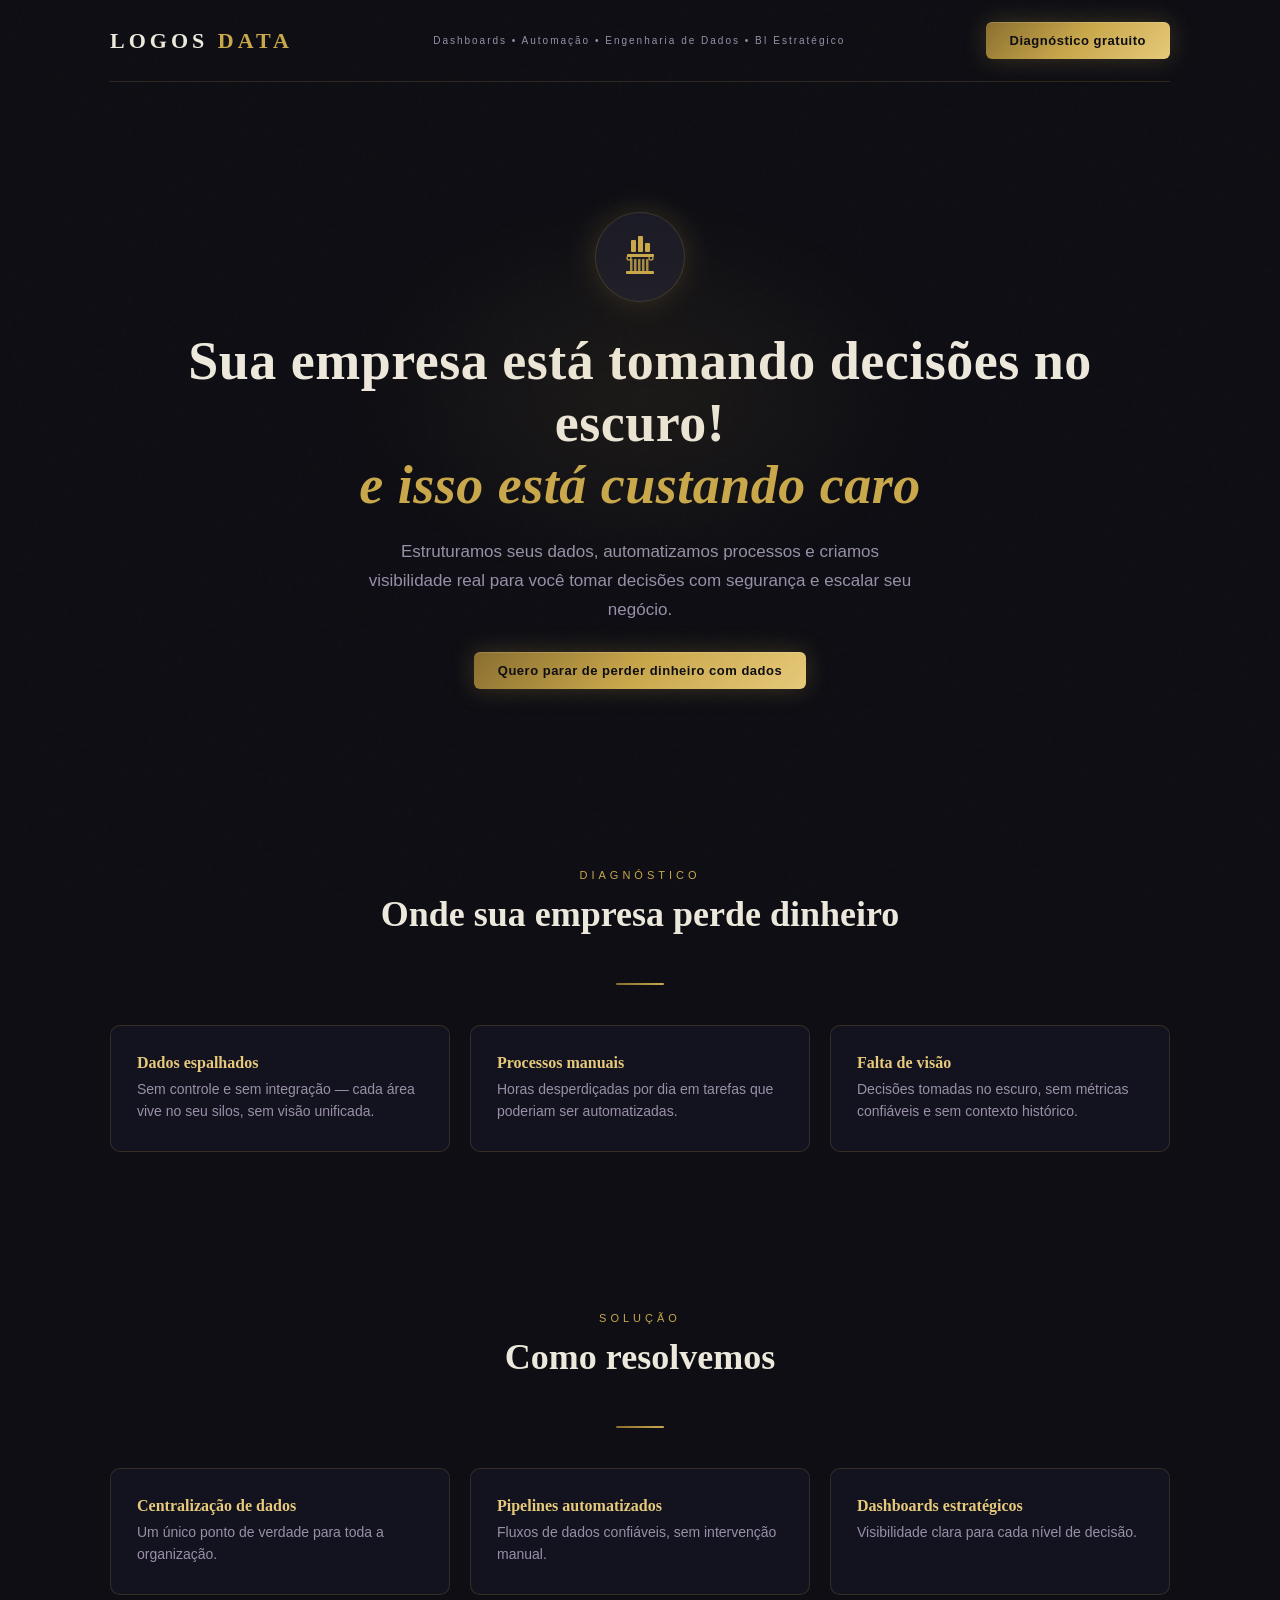
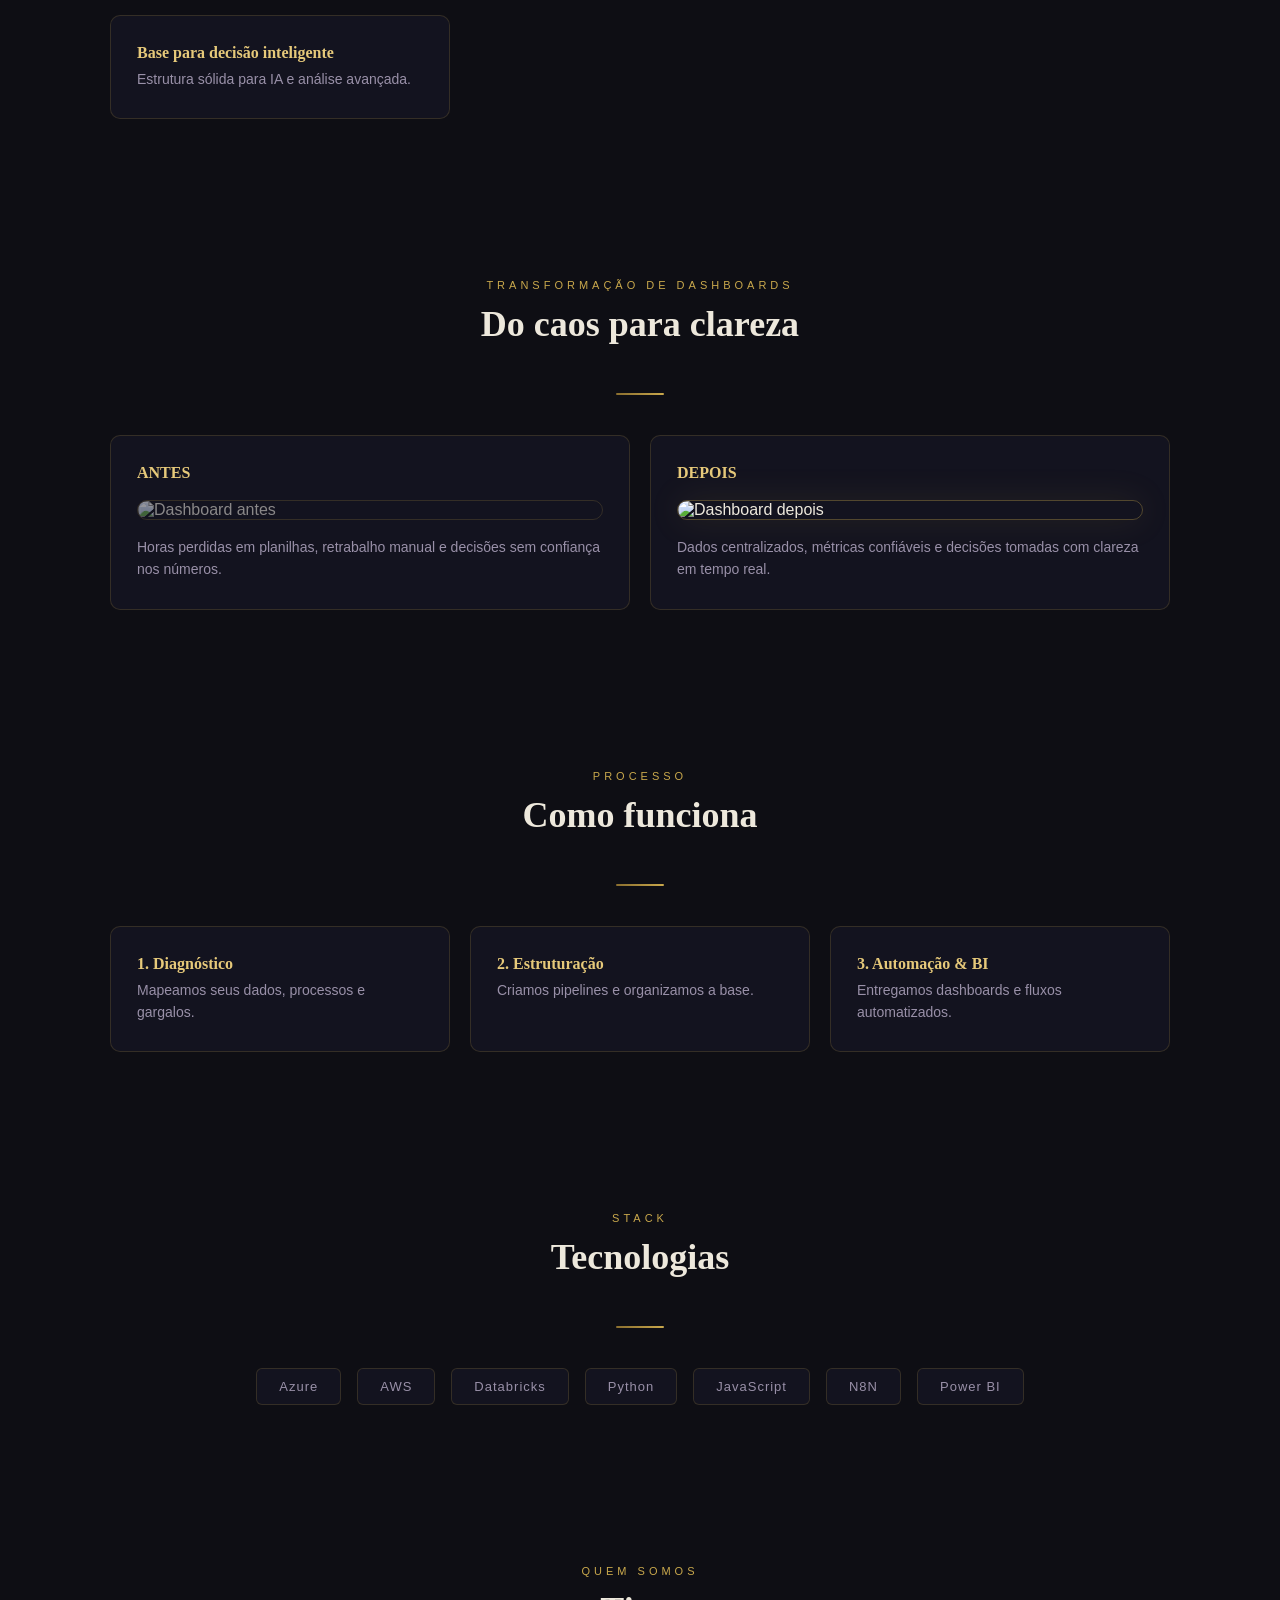
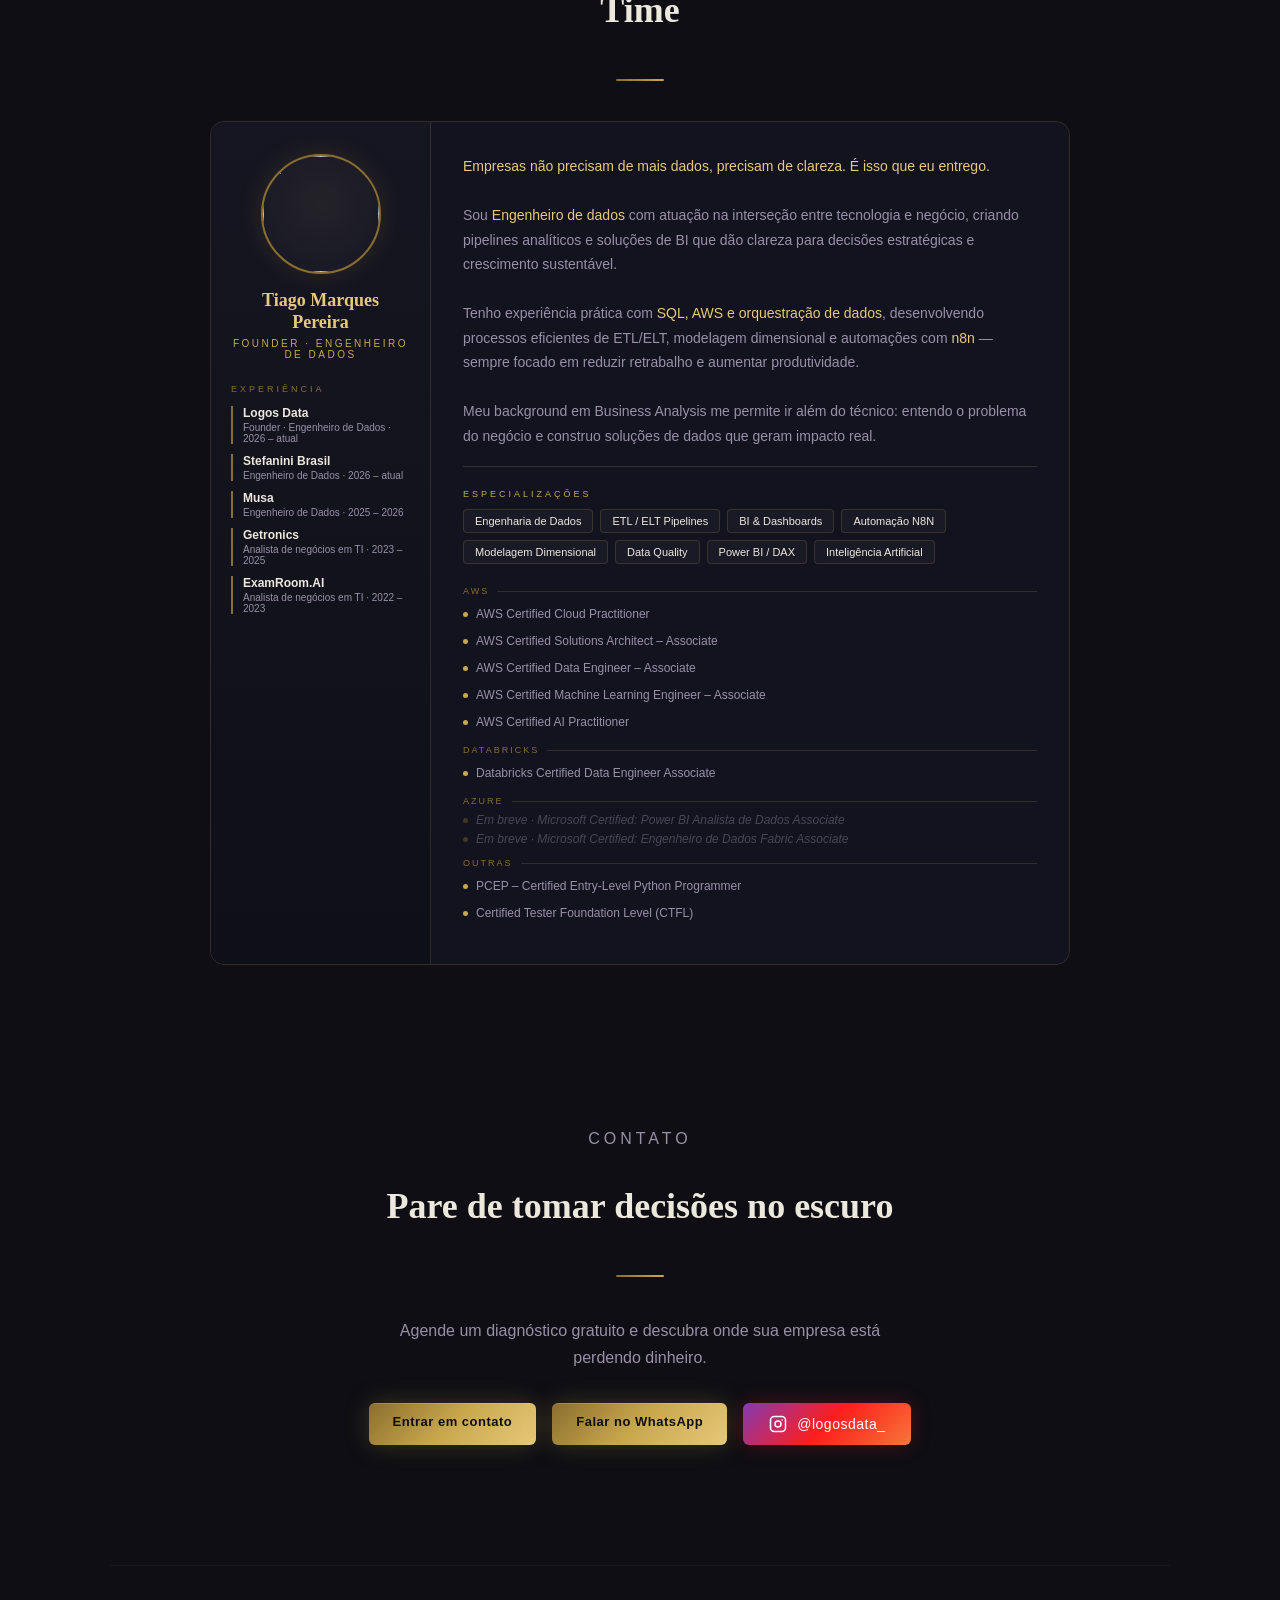
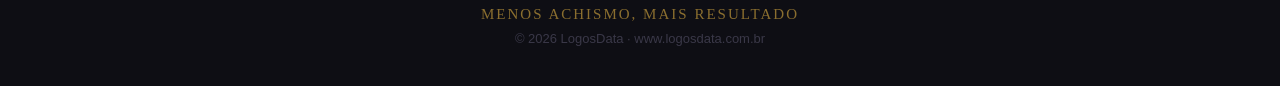
==== index.html @ 75131744 "Fix heading text to include an exclamation mark" ====
<!DOCTYPE html>
<html lang="pt-BR">
<head>
  <meta charset="UTF-8">
  <meta name="viewport" content="width=device-width, initial-scale=1.0">
  <title>LogosData | Engenharia de Dados</title>
  <link rel="icon" href="favicon.ico">
  <style>
    :root {
      --bg:        #0e0e14;
      --bg2:       #13131c;
      --bg3:       #1a1a26;
      --gold:      #c9a84c;
      --gold-soft: #e6c97a;
      --gold-dim:  #8a6e2f;
      --text:      #ede8dc;
      --muted:     #9990a8;
      --card:      #13131f;
      --border:    rgba(201,168,76,0.18);
    }

    * { box-sizing: border-box; margin: 0; padding: 0; max-width: 100%; }

    html, body {
      overflow-x: hidden;
      width: 100%;
    }

    body {
      font-family: 'Jost', sans-serif;
      background: var(--bg);
      color: var(--text);
    }

    body::before {
      content: '';
      position: fixed;
      inset: 0;
      background-image: url("data:image/svg+xml,%3Csvg viewBox='0 0 200 200' xmlns='http://www.w3.org/2000/svg'%3E%3Cfilter id='n'%3E%3CfeTurbulence type='fractalNoise' baseFrequency='0.9' numOctaves='4' stitchTiles='stitch'/%3E%3C/filter%3E%3Crect width='100%25' height='100%25' filter='url(%23n)' opacity='0.04'/%3E%3C/svg%3E");
      opacity: 0.35;
      pointer-events: none;
      z-index: 0;
    }

    .container {
      max-width: 1100px;
      width: 100%;
      margin: auto;
      padding: 0 20px;
      position: relative;
      z-index: 1;
      overflow-x: hidden;
    }

    header {
      display: flex;
      justify-content: space-between;
      align-items: center;
      padding: 22px 0;
      border-bottom: 1px solid var(--border);
    }

    .logo {
      font-family: 'Cormorant Garamond', serif;
      font-size: 22px;
      letter-spacing: 4px;
      font-weight: 600;
      color: var(--text);
    }

    .logo span { color: var(--gold); }

    .cta {
      background: linear-gradient(135deg, var(--gold-dim), var(--gold), var(--gold-soft));
      padding: 11px 24px;
      border-radius: 6px;
      text-decoration: none;
      color: #0e0e14;
      font-weight: 600;
      font-size: 13px;
      letter-spacing: 0.5px;
      box-shadow: 0 0 24px rgba(201,168,76,0.25), inset 0 1px 0 rgba(255,255,255,0.15);
      transition: 0.35s ease;
    }

    .cta:hover {
      transform: translateY(-2px);
      box-shadow: 0 0 40px rgba(201,168,76,0.5);
    }

    .hero {
      text-align: center;
      padding: 130px 20px 110px;
      position: relative;
      animation: fadeUp 1.3s ease both;
    }

    .hero::before {
      content: '';
      position: absolute;
      top: 50%; left: 50%;
      transform: translate(-50%, -60%);
      width: min(600px, 100vw); height: 400px;
      background: radial-gradient(ellipse, rgba(201,168,76,0.08) 0%, transparent 70%);
      pointer-events: none;
      overflow: hidden;
    }

    .hero-logo {
      width: 90px; height: 90px;
      margin: 0 auto 28px;
      border-radius: 50%;
      border: 1px solid var(--border);
      background: var(--bg3);
      display: flex;
      align-items: center;
      justify-content: center;
      box-shadow: 0 0 30px rgba(201,168,76,0.2);
    }

    .hero-logo svg { width: 54px; height: 54px; }

    .hero h1 {
      font-family: 'Cormorant Garamond', serif;
      font-size: clamp(36px, 5vw, 54px);
      font-weight: 700;
      line-height: 1.15;
      margin-bottom: 22px;
      letter-spacing: 0.5px;
    }

    .hero h1 em { font-style: italic; color: var(--gold); }

    .hero p {
      font-size: 17px;
      color: var(--muted);
      margin-bottom: 36px;
      max-width: 560px;
      margin-left: auto; margin-right: auto;
      line-height: 1.7;
      font-weight: 300;
    }

    .section { padding: 80px 0; animation: fadeUp 1s ease both; }

    .section-label {
      text-align: center;
      font-size: 11px;
      letter-spacing: 4px;
      color: var(--gold);
      text-transform: uppercase;
      margin-bottom: 12px;
      font-weight: 500;
    }

    .section h2 {
      text-align: center;
      margin-bottom: 48px;
      font-family: 'Cormorant Garamond', serif;
      font-size: 36px;
      font-weight: 600;
    }

    .gold-line {
      width: 48px; height: 2px;
      background: linear-gradient(90deg, var(--gold-dim), var(--gold));
      margin: 0 auto 40px;
      border-radius: 2px;
    }

    .grid {
      display: grid;
      grid-template-columns: repeat(auto-fit, minmax(260px, 1fr));
      gap: 20px;
    }

    .card {
      background: var(--card);
      padding: 28px 26px;
      border-radius: 10px;
      border: 1px solid var(--border);
      transition: 0.35s ease;
      position: relative;
      overflow: hidden;
    }

    .card::before {
      content: '';
      position: absolute;
      top: 0; left: -100%;
      width: 100%; height: 100%;
      background: linear-gradient(120deg, transparent, rgba(201,168,76,0.08), transparent);
      transition: 0.6s ease;
    }

    .card:hover::before { left: 100%; }

    .card:hover {
      border-color: rgba(201,168,76,0.45);
      transform: translateY(-5px);
      box-shadow: 0 12px 40px rgba(0,0,0,0.4);
    }

    .card strong {
      display: block;
      font-size: 16px;
      font-weight: 600;
      color: var(--gold-soft);
      margin-bottom: 6px;
      font-family: 'Cormorant Garamond', serif;
    }

    .card p { color: var(--muted); font-size: 14px; line-height: 1.6; font-weight: 300; }

    .tech { display: flex; justify-content: center; gap: 16px; flex-wrap: wrap; margin-top: 16px; }

    .tech span {
      padding: 10px 22px;
      border: 1px solid var(--border);
      border-radius: 6px;
      color: var(--muted);
      font-size: 13px;
      letter-spacing: 1px;
      background: var(--card);
      transition: 0.3s;
    }

    .tech span:hover { border-color: var(--gold); color: var(--gold-soft); }

    /* ══ TEAM CAROUSEL ══ */
    .team-carousel { position: relative; max-width: 860px; margin: 0 auto; }

    .team-slides { overflow: hidden; border-radius: 14px; }

    .team-track { display: flex; transition: transform 0.55s cubic-bezier(0.4,0,0.2,1); }

    .team-slide {
      min-width: 100%;
      background: var(--card);
      border: 1px solid var(--border);
      border-radius: 14px;
      overflow: hidden;
    }

    .profile-layout {
      display: grid;
      grid-template-columns: 220px 1fr;
      min-height: 480px;
    }

    /* LEFT */
    .profile-left {
      background: linear-gradient(180deg, #161622 0%, #0f0f18 100%);
      border-right: 1px solid var(--border);
      display: flex;
      flex-direction: column;
      align-items: center;
      padding: 32px 20px 28px;
    }

    .photo-placeholder {
      width: 120px; height: 120px;
      border-radius: 50%;
      border: 2px solid var(--gold-dim);
      background: var(--bg3);
      display: flex;
      align-items: center;
      justify-content: center;
      margin-bottom: 16px;
      box-shadow: 0 0 24px rgba(201,168,76,0.15);
      overflow: hidden;
      position: relative;
    }

    .photo-placeholder::after {
      content: '';
      position: absolute;
      inset: 0;
      background: radial-gradient(circle at 50% 40%, rgba(201,168,76,0.06), transparent 70%);
    }

    .photo-placeholder svg { width: 44px; height: 44px; opacity: 0.4; }

    .profile-name {
      font-family: 'Cormorant Garamond', serif;
      font-size: 18px;
      font-weight: 600;
      color: var(--gold-soft);
      text-align: center;
      margin-bottom: 4px;
      line-height: 1.2;
    }

    .profile-role {
      font-size: 10px;
      letter-spacing: 2.5px;
      color: var(--gold);
      text-transform: uppercase;
      text-align: center;
      margin-bottom: 24px;
    }

    .exp-label {
      font-size: 9px;
      letter-spacing: 3px;
      color: var(--gold-dim);
      text-transform: uppercase;
      margin-bottom: 12px;
      align-self: flex-start;
    }

    .exp-list { width: 100%; display: flex; flex-direction: column; gap: 10px; }

    .exp-item {
      display: flex;
      flex-direction: column;
      gap: 2px;
      padding-left: 10px;
      border-left: 2px solid var(--gold-dim);
    }

    .exp-company { font-size: 12px; font-weight: 600; color: var(--text); }

    .exp-period { font-size: 10px; color: var(--muted); font-weight: 300; }

    /* RIGHT */
    .profile-right {
      padding: 32px 32px 28px;
      display: flex;
      flex-direction: column;
      gap: 22px;
    }

    .profile-bio {
      border-bottom: 1px solid var(--border);
      padding-bottom: 18px;
    }

    .profile-bio p { font-size: 14px; color: var(--muted); line-height: 1.75; font-weight: 300; }
    .profile-bio p strong { color: var(--gold-soft); font-weight: 500; }

    .block-title {
      font-size: 9px;
      letter-spacing: 3px;
      color: var(--gold);
      text-transform: uppercase;
      margin-bottom: 10px;
    }

    .spec-tags { display: flex; flex-wrap: wrap; gap: 7px; }

    .spec-tag {
      padding: 5px 11px;
      border: 1px solid var(--border);
      border-radius: 4px;
      font-size: 11px;
      color: var(--text);
      background: var(--bg3);
    }

    .cert-group { margin-bottom: 12px; }

    .cert-group-title {
      font-size: 9px;
      letter-spacing: 2px;
      color: var(--gold-dim);
      text-transform: uppercase;
      margin-bottom: 7px;
      display: flex;
      align-items: center;
      gap: 8px;
    }

    .cert-group-title::after {
      content: '';
      flex: 1;
      height: 1px;
      background: var(--border);
    }

    .cert-list { display: flex; flex-direction: column; gap: 5px; }

    .cert-item {
      display: flex;
      align-items: center;
      gap: 8px;
      font-size: 12px;
      color: var(--muted);
      font-weight: 300;
    }

    .cert-item::before {
      content: '';
      width: 5px; height: 5px;
      border-radius: 50%;
      background: var(--gold);
      flex-shrink: 0;
    }

    .cert-item.pending { opacity: 0.4; font-style: italic; }
    .cert-item.pending::before { background: var(--gold-dim); }


  .cert-link {
  text-decoration: none;
  transition: 0.3s ease;
  border-radius: 4px;
  padding: 4px 0;
}

.cert-link:hover {
  color: var(--gold-soft);
  transform: translateX(4px);
}

.cert-link:hover::before {
  background: var(--gold-soft);
}

    /* NAV */
    .carousel-nav {
      display: flex;
      align-items: center;
      justify-content: center;
      gap: 20px;
      margin-top: 22px;
    }

    .nav-arrow {
      width: 44px; height: 44px;
      border-radius: 50%;
      border: 1px solid var(--border);
      background: var(--card);
      color: var(--gold);
      display: flex;
      align-items: center;
      justify-content: center;
      cursor: pointer;
      transition: 0.3s ease;
      user-select: none;
    }

    .nav-arrow:hover {
      border-color: var(--gold);
      background: var(--bg3);
      box-shadow: 0 0 20px rgba(201,168,76,0.2);
    }

    .nav-dots { display: flex; gap: 8px; }

    .nav-dot {
      width: 7px; height: 7px;
      border-radius: 50%;
      background: var(--border);
      cursor: pointer;
      transition: 0.3s;
    }

    .nav-dot.active { background: var(--gold); transform: scale(1.2); }

    /* CONTACT */
    #contato { text-align: center; }

    #contato > p {
      color: var(--muted);
      font-size: 16px;
      line-height: 1.7;
      margin-bottom: 32px;
      max-width: 500px;
      margin-left: auto; margin-right: auto;
    }

    .contact-buttons { display: flex; justify-content: center; gap: 16px; flex-wrap: wrap; }

    .btn-secondary {
      display: inline-flex;
      align-items: center;
      gap: 10px;
      padding: 12px 26px;
      border-radius: 6px;
      text-decoration: none;
      font-size: 14px;
      font-weight: 500;
      letter-spacing: 0.5px;
      border: 1px solid var(--border);
      color: var(--text);
      background: var(--card);
      transition: 0.35s ease;
    }

    .btn-secondary:hover {
      border-color: var(--gold);
      color: var(--gold-soft);
      transform: translateY(-2px);
      box-shadow: 0 8px 30px rgba(0,0,0,0.3);
    }

    .btn-instagram {
      background: linear-gradient(135deg, #833ab4, #fd1d1d, #f77737);
      border: none;
      color: #fff;
      box-shadow: 0 0 20px rgba(253,29,29,0.25);
    }

    .btn-instagram:hover { border-color: transparent; color: #fff; box-shadow: 0 0 35px rgba(253,29,29,0.45); }

    .ig-icon { width: 18px; height: 18px; }

    .footer {
      text-align: center;
      padding: 40px 20px;
      color: #3a3848;
      font-size: 13px;
      border-top: 1px solid rgba(255,255,255,0.04);
      margin-top: 40px;
    }

    .footer .tagline {
      font-family: 'Cormorant Garamond', serif;
      color: var(--gold-dim);
      font-size: 15px;
      letter-spacing: 2px;
      margin-bottom: 8px;
    }

    @keyframes fadeUp {
      from { opacity: 0; transform: translateY(28px); }
      to   { opacity: 1; transform: translateY(0); }
    }

    /* ══ MOBILE: perfil ══ */
    @media (max-width: 680px) {
      .profile-layout { grid-template-columns: 1fr; }
      .profile-left { border-right: none; border-bottom: 1px solid var(--border); }
      .profile-right { padding: 24px 20px; }
    }

    /* ══ MOBILE: geral ══ */
    @media (max-width: 768px) {

      /* Header empilhado */
      header {
        flex-direction: column;
        align-items: center;
        justify-content: center;
        text-align: center;
        gap: 14px;
        padding: 20px 0;
        width: 100%;
      }

      /* Esconde a tagline do meio no mobile */
      header small {
        display: none;
      }

      /* Garante que o CTA no header fique centralizado */
      header .cta {
        display: block;
        width: fit-content;
        margin: 0 auto;
        text-align: center;
      }

      /* Hero */
      .hero {
        padding: 70px 8px 60px;
        text-align: center;
      }

      .hero h1 {
        font-size: clamp(26px, 7.5vw, 38px);
      }

      .hero p {
        font-size: 15px;
      }

      /* Sections */
      .section {
        padding: 56px 0;
      }

      .section h2 {
        font-size: 28px;
        margin-bottom: 32px;
      }

      /* Grid força 1 coluna */
      .grid {
        grid-template-columns: 1fr;
      }

      /* Tech stack */
      .tech {
        gap: 10px;
        justify-content: center;
      }

      .tech span {
        padding: 8px 16px;
        font-size: 12px;
      }

      /* Botões de contato empilhados e centralizados */
      .contact-buttons {
        flex-direction: column;
        align-items: center;
        gap: 12px;
      }

      .contact-buttons .cta,
      .contact-buttons .btn-secondary {
        width: 100%;
        max-width: 300px;
        justify-content: center;
        text-align: center;
      }

      /* Carousel ocupa a largura toda */
      .team-carousel {
        width: 100%;
      }

      /* Footer */
      .footer {
        padding: 28px 16px;
      }

      /* CTA do hero centralizado */
      .hero .cta {
        display: inline-block;
        text-align: center;
      }
    }
  </style>
<meta name="google-site-verification" content="9Cy3zhEYViDGB8YutpapAfS5WniHvkWt_gmBqbveJXA" />
</head>
<body>

<div class="container">

  <header>
    <div class="logo">LOGOS <span>DATA</span></div>
    <small style="font-size:10px; color:var(--muted); letter-spacing:2px;">
      Dashboards • Automação • Engenharia de Dados • BI Estratégico
    </small>
    <a href="#contato" class="cta">Diagnóstico gratuito</a>
  </header>

  <!-- HERO -->
  <section class="hero">
    <div class="hero-logo">
      <svg viewBox="0 0 54 54" fill="none" xmlns="http://www.w3.org/2000/svg">
        <rect x="18" y="10" width="5" height="12" rx="1" fill="#c9a84c"/>
        <rect x="25" y="6"  width="5" height="16" rx="1" fill="#c9a84c"/>
        <rect x="32" y="13" width="5" height="9"  rx="1" fill="#c9a84c"/>
        <rect x="14" y="24" width="27" height="3" rx="1" fill="#c9a84c"/>
        <circle cx="16" cy="28" r="2" fill="none" stroke="#c9a84c" stroke-width="1.2"/>
        <circle cx="38" cy="28" r="2" fill="none" stroke="#c9a84c" stroke-width="1.2"/>
        <rect x="17" y="29" width="2.5" height="12" rx="0.5" fill="#c9a84c" opacity="0.8"/>
        <rect x="21" y="29" width="2.5" height="12" rx="0.5" fill="#c9a84c" opacity="0.8"/>
        <rect x="25" y="29" width="2.5" height="12" rx="0.5" fill="#c9a84c" opacity="0.8"/>
        <rect x="29" y="29" width="2.5" height="12" rx="0.5" fill="#c9a84c" opacity="0.8"/>
        <rect x="33" y="29" width="2.5" height="12" rx="0.5" fill="#c9a84c" opacity="0.8"/>
        <rect x="13" y="41" width="28" height="3" rx="1" fill="#c9a84c"/>
      </svg>
    </div>
    <h1>
    Sua empresa está tomando decisões no escuro!<br>
    <em>e isso está custando caro</em>
    </h1>
    <p>
      Estruturamos seus dados, automatizamos processos e criamos visibilidade real
      para você tomar decisões com segurança e escalar seu negócio.
    </p>
    <a href="#contato" class="cta">Quero parar de perder dinheiro com dados</a>
  </section>

  <!-- PROBLEMS -->
  <section class="section">
    <p class="section-label">Diagnóstico</p>
    <h2>Onde sua empresa perde dinheiro</h2>
    <div class="gold-line"></div>
    <div class="grid">
      <div class="card">
        <strong>Dados espalhados</strong>
        <p>Sem controle e sem integração — cada área vive no seu silos, sem visão unificada.</p>
      </div>
      <div class="card">
        <strong>Processos manuais</strong>
        <p>Horas desperdiçadas por dia em tarefas que poderiam ser automatizadas.</p>
      </div>
      <div class="card">
        <strong>Falta de visão</strong>
        <p>Decisões tomadas no escuro, sem métricas confiáveis e sem contexto histórico.</p>
      </div>
    </div>
  </section>

  <!-- SOLUTIONS -->
  <section class="section">
    <p class="section-label">Solução</p>
    <h2>Como resolvemos</h2>
    <div class="gold-line"></div>
    <div class="grid">
      <div class="card"><strong>Centralização de dados</strong><p>Um único ponto de verdade para toda a organização.</p></div>
      <div class="card"><strong>Pipelines automatizados</strong><p>Fluxos de dados confiáveis, sem intervenção manual.</p></div>
      <div class="card"><strong>Dashboards estratégicos</strong><p>Visibilidade clara para cada nível de decisão.</p></div>
      <div class="card"><strong>Base para decisão inteligente</strong><p>Estrutura sólida para IA e análise avançada.</p></div>
    </div>
  </section>


  <!-- BEFORE AFTER -->
  <section class="section">
    <p class="section-label">Transformação de Dashboards</p>
    <h2>Do caos para clareza</h2>
    <div class="gold-line"></div>

    <div class="grid">

      <div class="card">
        <strong>ANTES</strong>

        <div style="margin-top:18px; border-radius:10px; overflow:hidden; border:1px solid var(--border);">
          <img 
            src="dashboard-before.jpg" 
            alt="Dashboard antes"
            style="
            width:100%;
            display:block;
            opacity:0.55;
            filter: grayscale(25%) blur(0.2px);
            "
          >
        </div>

        <p style="margin-top:16px;">
          Horas perdidas em planilhas, retrabalho manual e decisões sem confiança nos números.
        </p>
      </div>

      <div class="card">
        <strong>DEPOIS</strong>

        <div style="margin-top:18px; border-radius:10px; overflow:hidden; border:1px solid rgba(201,168,76,0.35);
          box-shadow: 0 0 35px rgba(201,168,76,0.12);">
          <img 
            src="dashboard-after.jpg" 
            alt="Dashboard depois"
            style="width:100%; display:block;"
          >
        </div>

          <p style="margin-top:16px;">
            Dados centralizados, métricas confiáveis e decisões tomadas com clareza em tempo real.
          </p>
      </div>

    </div>
  </section>

  <!-- PROCESSO -->
  <section class="section">
    <p class="section-label">Processo</p>
    <h2>Como funciona</h2>
    <div class="gold-line"></div>
    <div class="grid">
      <div class="card">
        <strong>1. Diagnóstico</strong>
        <p>Mapeamos seus dados, processos e gargalos.</p>
      </div>
      <div class="card">
        <strong>2. Estruturação</strong>
        <p>Criamos pipelines e organizamos a base.</p>
      </div>
      <div class="card">
        <strong>3. Automação & BI</strong>
        <p>Entregamos dashboards e fluxos automatizados.</p>
      </div>
    </div>
  </section>

  <!-- TECH -->
  <section class="section">
    <p class="section-label">Stack</p>
    <h2>Tecnologias</h2>
    <div class="gold-line"></div>
    <div class="tech">
      <span>Azure</span>
      <span>AWS</span>
      <span>Databricks</span>
      <span>Python</span>
      <span>JavaScript</span>
      <span>N8N</span>
      <span>Power BI</span>
    </div>
  </section>

<!-- TEAM -->
<section class="section">
  <p class="section-label">Quem somos</p>
  <h2>Time</h2>
  <div class="gold-line"></div>

  <div class="team-carousel">
    <div class="team-slides">
      <div class="team-track" id="teamTrack">

        <!-- SLIDE 1 · Tiago -->
        <div class="team-slide">
          <div class="profile-layout">

            <!-- LEFT -->
            <div class="profile-left">
              <div class="photo-placeholder">
                <img
                  src="tiago.jpg"
                  style="width:100%;height:100%;object-fit:cover;border-radius:50%;"
                >
              </div>

              <div class="profile-name">Tiago Marques<br>Pereira</div>
              <div class="profile-role">Founder · Engenheiro de Dados</div>

              <div class="exp-label">Experiência</div>
              <div class="exp-list">
                <div class="exp-item">
                  <span class="exp-company">Logos Data</span>
                  <span class="exp-period">Founder · Engenheiro de Dados · 2026 – atual</span>
                </div>
                <div class="exp-item">
                  <span class="exp-company">Stefanini Brasil</span>
                  <span class="exp-period">Engenheiro de Dados · 2026 – atual</span>
                </div>
                <div class="exp-item">
                  <span class="exp-company">Musa</span>
                  <span class="exp-period">Engenheiro de Dados · 2025 – 2026</span>
                </div>
                <div class="exp-item">
                  <span class="exp-company">Getronics</span>
                  <span class="exp-period">Analista de negócios em TI · 2023 – 2025</span>
                </div>
                <div class="exp-item">
                  <span class="exp-company">ExamRoom.AI</span>
                  <span class="exp-period">Analista de negócios em TI · 2022 – 2023</span>
                </div>
              </div>
            </div>

            <!-- RIGHT -->
            <div class="profile-right">

              <div class="profile-bio">
                <p>
                  <strong>Empresas não precisam de mais dados, precisam de clareza. É isso que eu entrego.</strong><br><br>

                  Sou <strong>Engenheiro de dados</strong> com atuação na interseção entre tecnologia e negócio, criando pipelines analíticos e soluções de BI que dão clareza para decisões estratégicas e crescimento sustentável.<br><br>

                  Tenho experiência prática com <strong>SQL, AWS e orquestração de dados</strong>, desenvolvendo processos eficientes de ETL/ELT, modelagem dimensional e automações com <strong>n8n</strong> — sempre focado em reduzir retrabalho e aumentar produtividade.<br><br>

                  Meu background em Business Analysis me permite ir além do técnico: entendo o problema do negócio e construo soluções de dados que geram impacto real.
                </p>
              </div>

              <div class="spec-block">
                <div class="block-title">Especializações</div>
                <div class="spec-tags">
                  <span class="spec-tag">Engenharia de Dados</span>
                  <span class="spec-tag">ETL / ELT Pipelines</span>
                  <span class="spec-tag">BI & Dashboards</span>
                  <span class="spec-tag">Automação N8N</span>
                  <span class="spec-tag">Modelagem Dimensional</span>
                  <span class="spec-tag">Data Quality</span>
                  <span class="spec-tag">Power BI / DAX</span>
                  <span class="spec-tag">Inteligência Artificial</span>
                </div>
              </div>

              <div class="certs-block">

                <div class="cert-group">
                  <div class="cert-group-title">AWS</div>

                  <div class="cert-list">

                    <a class="cert-item cert-link"
                      href="https://www.credly.com/badges/996a3a9f-cd40-47a9-aaaa-91f90db0b5da/linked_in_profile"
                      target="_blank" rel="noopener">
                      AWS Certified Cloud Practitioner
                    </a>

                    <a class="cert-item cert-link"
                      href="https://www.credly.com/badges/93957e54-85b9-4250-824e-5fcaeba1fc9f/linked_in_profile"
                      target="_blank" rel="noopener">
                      AWS Certified Solutions Architect – Associate
                    </a>

                    <a class="cert-item cert-link"
                      href="https://www.credly.com/badges/864224e6-18c7-453e-bd2e-f971b793edaa/linked_in_profile"
                      target="_blank" rel="noopener">
                      AWS Certified Data Engineer – Associate
                    </a>

                    <a class="cert-item cert-link"
                      href="https://www.credly.com/badges/4afe9d9a-798c-4a20-8993-d8c4f750aec0/linked_in_profile"
                      target="_blank" rel="noopener">
                      AWS Certified Machine Learning Engineer – Associate
                    </a>

                    <a class="cert-item cert-link"
                      href="https://www.credly.com/badges/0729fccb-aaa8-4ef9-9e64-84700c89f623/linked_in_profile"
                      target="_blank" rel="noopener">
                      AWS Certified AI Practitioner
                    </a>

                  </div>
                </div>

                <div class="cert-group">
                  <div class="cert-group-title">Databricks</div>

                  <div class="cert-list">

                    <a class="cert-item cert-link"
                      href="https://credentials.databricks.com/5561147e-bb5c-4a2a-be9b-2a349d35766d"
                      target="_blank" rel="noopener">
                      Databricks Certified Data Engineer Associate
                    </a>

                  </div>
                </div>

                <div class="cert-group">
                  <div class="cert-group-title">Azure</div>

                  <div class="cert-list">
                    <div class="cert-item pending">
                      Em breve · Microsoft Certified: Power BI Analista de Dados Associate
                    </div>

                    <div class="cert-item pending">
                      Em breve · Microsoft Certified: Engenheiro de Dados Fabric Associate
                    </div>
                  </div>
                </div>

                <div class="cert-group">
                  <div class="cert-group-title">Outras</div>

                  <div class="cert-list">

                    <a class="cert-item cert-link"
                      href="https://www.credly.com/badges/895304d8-b8f1-4050-a68a-4edef94a5603/linked_in_profile"
                      target="_blank" rel="noopener">
                      PCEP – Certified Entry-Level Python Programmer
                    </a>

                    <a class="cert-item cert-link"
                      href="https://bcr.bstqb.org.br/cert?field_certificado_nome_value=Tiago+Marques+Pereira&field_certificado_numero_value=+21-CTFL-10825-BR"
                      target="_blank" rel="noopener">
                      Certified Tester Foundation Level (CTFL)
                    </a>

                  </div>
                </div>

              </div>

            </div>
          </div>
        </div>

      </div>
    </div>
  </div>
</section>

  <!-- CONTACT -->
  <section class="section" id="contato">
    <p class="section-label">Contato</p>
    <h2>Pare de tomar decisões no escuro</h2>
    <div class="gold-line"></div>
    <p>Agende um diagnóstico gratuito e descubra onde sua empresa está perdendo dinheiro.</p>
    <div class="contact-buttons">
      <a href="mailto:tiago.marques@logosdata.com.br" class="cta">Entrar em contato</a>
      <a href="https://wa.me/5511983711597" class="cta">Falar no WhatsApp</a>
      <a href="https://www.instagram.com/logosdata_" target="_blank" rel="noopener" class="btn-secondary btn-instagram">
        <svg class="ig-icon" viewBox="0 0 24 24" fill="none">
          <rect x="2" y="2" width="20" height="20" rx="5" stroke="white" stroke-width="2"/>
          <circle cx="12" cy="12" r="4" stroke="white" stroke-width="2"/>
          <circle cx="17.5" cy="6.5" r="1" fill="white"/>
        </svg>
        @logosdata_
      </a>
    </div>
  </section>

  <div class="footer">
    <div class="tagline">MENOS ACHISMO, MAIS RESULTADO</div>
    © 2026 LogosData · www.logosdata.com.br
  </div>

</div>

<script>
  let current = 0;
  const total = 1;
  const track = document.getElementById('teamTrack');
  const dots = document.querySelectorAll('.nav-dot');

  function updateCarousel() {
    track.style.transform = `translateX(-${current * 100}%)`;
    dots.forEach((d, i) => d.classList.toggle('active', i === current));
  }

  function moveCarousel(dir) {
    current = (current + dir + total) % total;
    updateCarousel();
  }

  function goToSlide(idx) {
    current = idx;
    updateCarousel();
  }

  document.addEventListener('keydown', e => {
    if (e.key === 'ArrowLeft')  moveCarousel(-1);
    if (e.key === 'ArrowRight') moveCarousel(1);
  });

  let touchStartX = 0;
  track.addEventListener('touchstart', e => { touchStartX = e.touches[0].clientX; });
  track.addEventListener('touchend', e => {
    const dx = touchStartX - e.changedTouches[0].clientX;
    if (Math.abs(dx) > 50) moveCarousel(dx > 0 ? 1 : -1);
  });
</script>

</body>
</html>
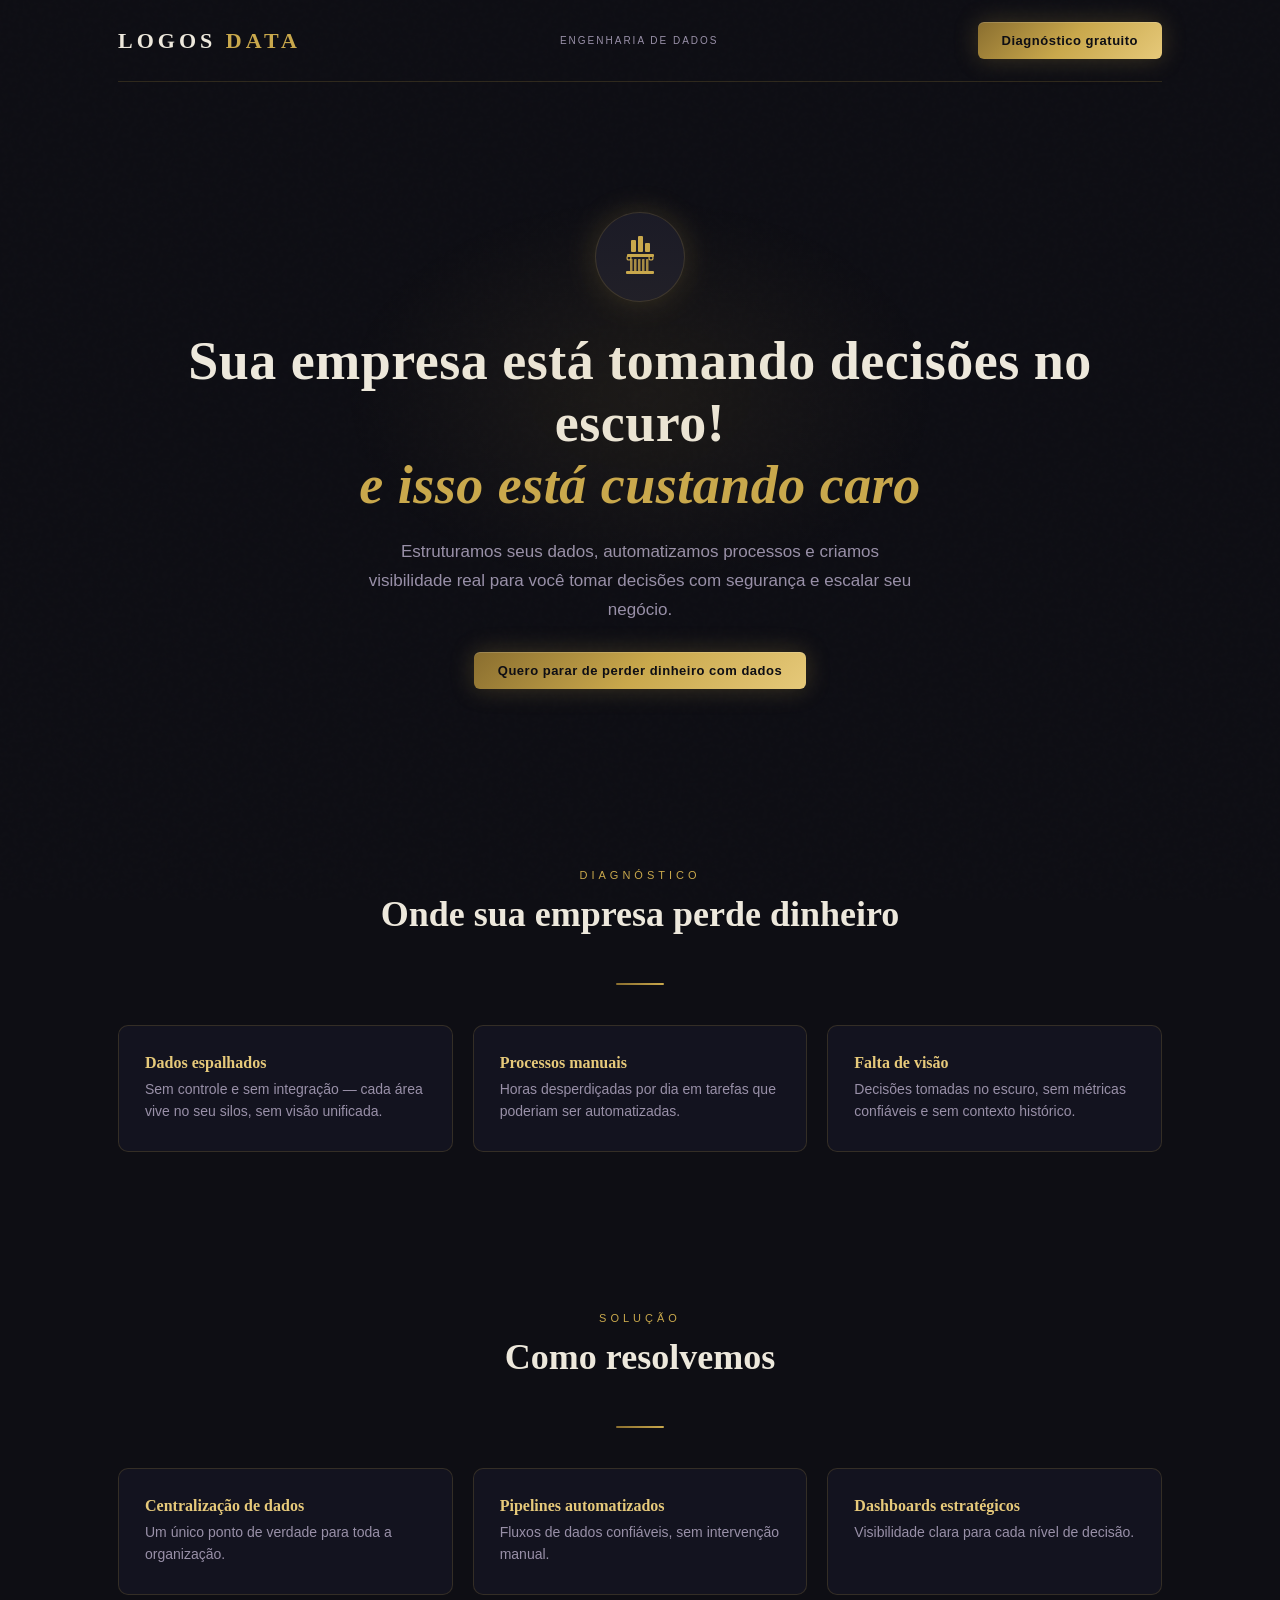
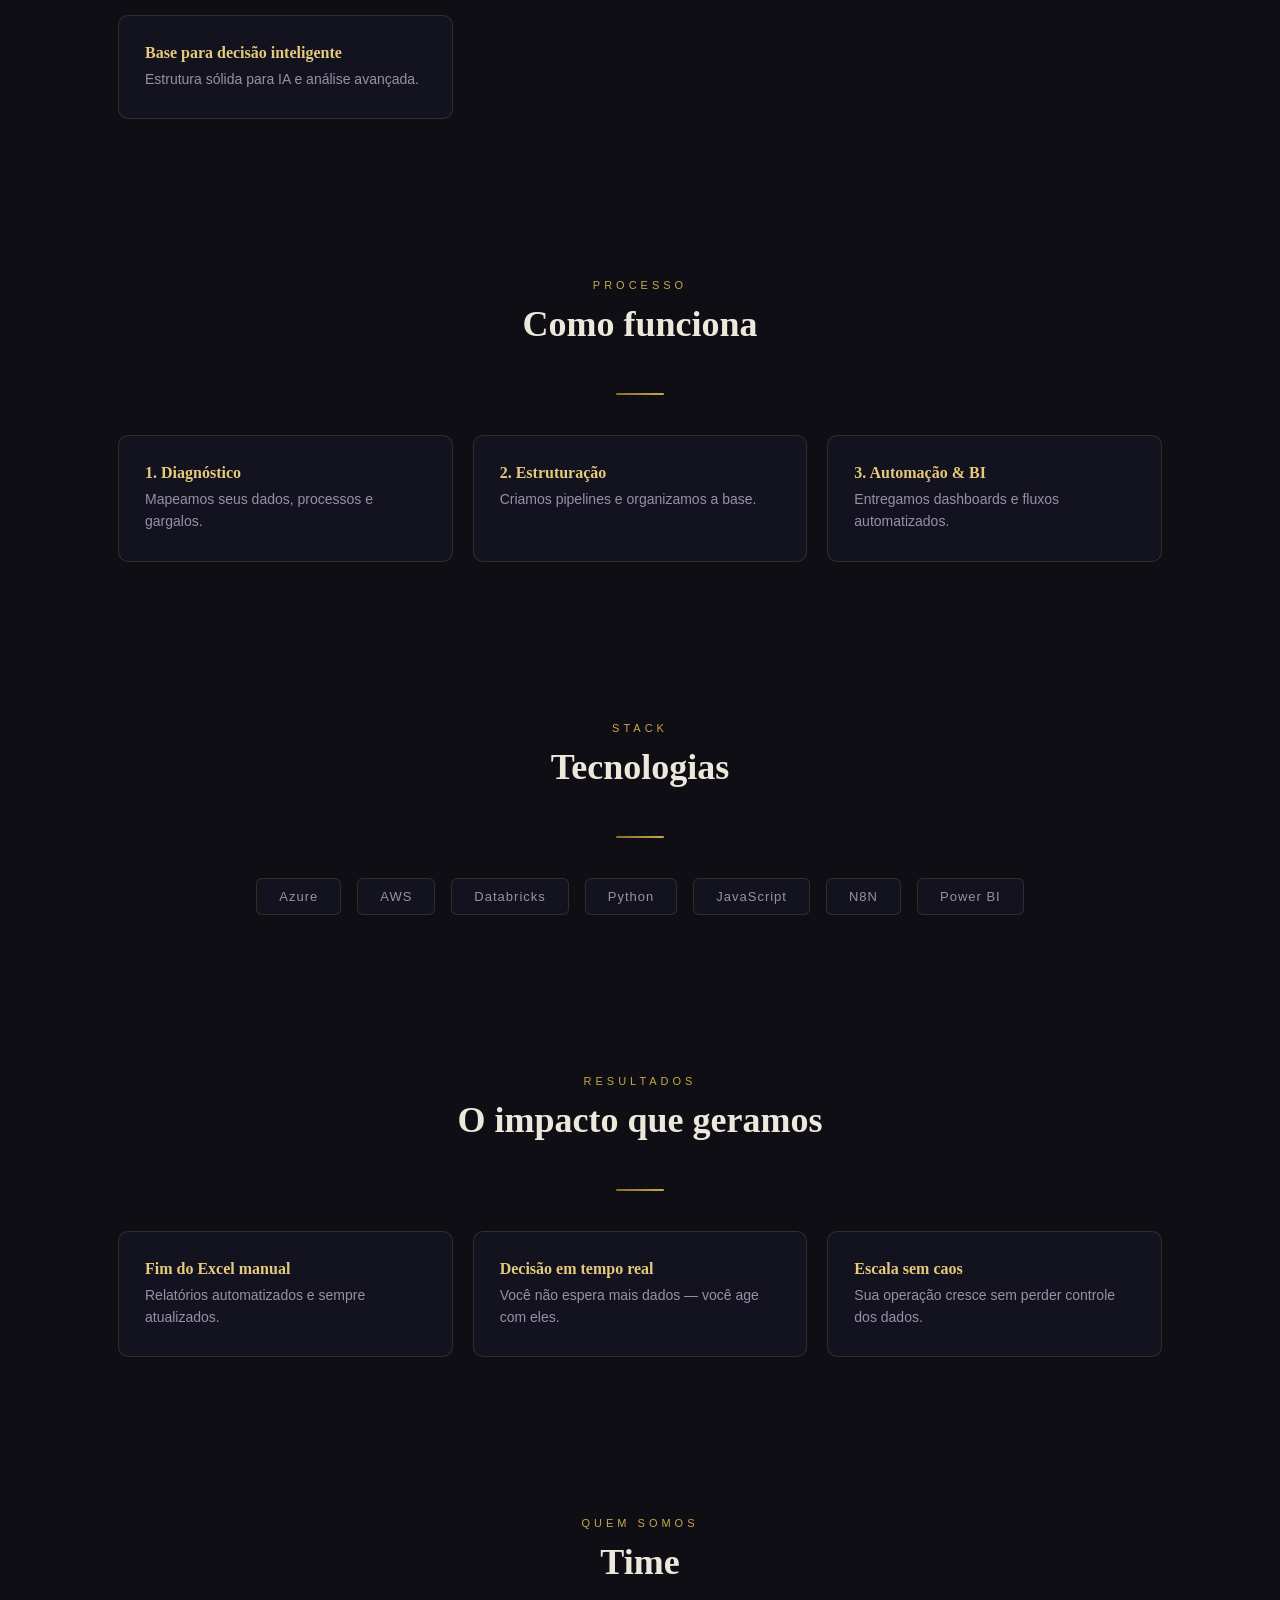
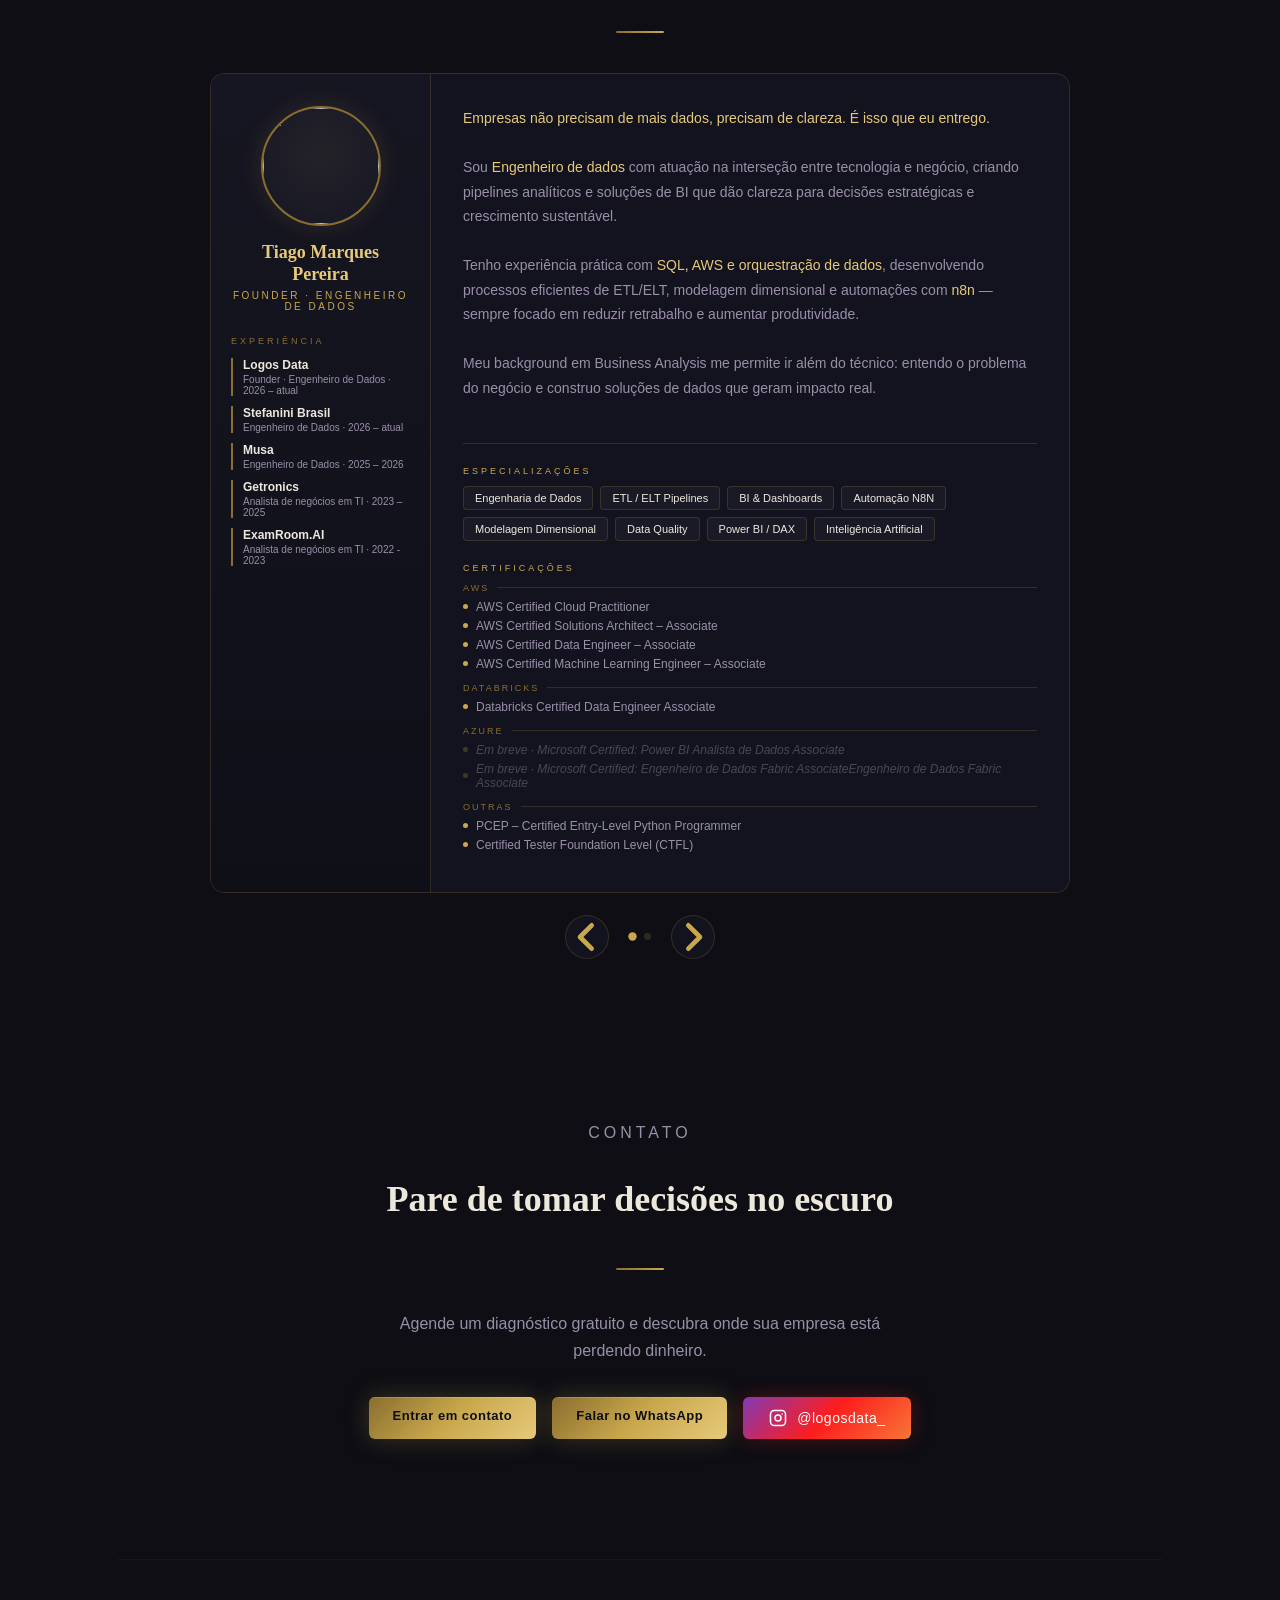
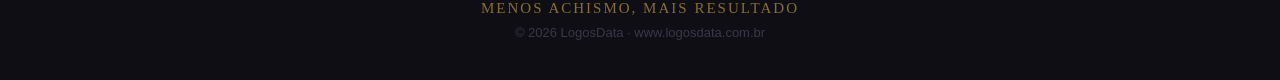
==== commit cb817cd3: "Add Google site verification meta tag and update heading" ====
--- a/index.html
+++ b/index.html
@@ -4,7 +4,7 @@
   <meta charset="UTF-8">
   <meta name="viewport" content="width=device-width, initial-scale=1.0">
   <title>LogosData | Engenharia de Dados</title>
-  <link rel="icon" href="favicon.ico">
+  <link rel="icon" type="image/png" href="favicon.png">
   <style>
     :root {
       --bg:        #0e0e14;
@@ -19,17 +19,13 @@
       --border:    rgba(201,168,76,0.18);
     }
 
-    * { box-sizing: border-box; margin: 0; padding: 0; max-width: 100%; }
-
-    html, body {
-      overflow-x: hidden;
-      width: 100%;
-    }
+    * { box-sizing: border-box; margin: 0; padding: 0; }
 
     body {
       font-family: 'Jost', sans-serif;
       background: var(--bg);
       color: var(--text);
+      overflow-x: hidden;
     }
 
     body::before {
@@ -44,12 +40,10 @@
 
     .container {
       max-width: 1100px;
-      width: 100%;
       margin: auto;
-      padding: 0 20px;
+      padding: 0 28px;
       position: relative;
       z-index: 1;
-      overflow-x: hidden;
     }
 
     header {
@@ -100,10 +94,9 @@
       position: absolute;
       top: 50%; left: 50%;
       transform: translate(-50%, -60%);
-      width: min(600px, 100vw); height: 400px;
+      width: 600px; height: 400px;
       background: radial-gradient(ellipse, rgba(201,168,76,0.08) 0%, transparent 70%);
       pointer-events: none;
-      overflow: hidden;
     }
 
     .hero-logo {
@@ -281,6 +274,9 @@
 
     .photo-placeholder svg { width: 44px; height: 44px; opacity: 0.4; }
 
+    /* Add your photo: replace the SVG inside .photo-placeholder with:
+       <img src="sua-foto.jpg" style="width:100%;height:100%;object-fit:cover;"> */
+
     .profile-name {
       font-family: 'Cormorant Garamond', serif;
       font-size: 18px;
@@ -399,23 +395,6 @@
 
     .cert-item.pending { opacity: 0.4; font-style: italic; }
     .cert-item.pending::before { background: var(--gold-dim); }
-
-
-  .cert-link {
-  text-decoration: none;
-  transition: 0.3s ease;
-  border-radius: 4px;
-  padding: 4px 0;
-}
-
-.cert-link:hover {
-  color: var(--gold-soft);
-  transform: translateX(4px);
-}
-
-.cert-link:hover::before {
-  background: var(--gold-soft);
-}
 
     /* NAV */
     .carousel-nav {
@@ -528,113 +507,13 @@
       to   { opacity: 1; transform: translateY(0); }
     }
 
-    /* ══ MOBILE: perfil ══ */
     @media (max-width: 680px) {
       .profile-layout { grid-template-columns: 1fr; }
       .profile-left { border-right: none; border-bottom: 1px solid var(--border); }
       .profile-right { padding: 24px 20px; }
     }
-
-    /* ══ MOBILE: geral ══ */
-    @media (max-width: 768px) {
-
-      /* Header empilhado */
-      header {
-        flex-direction: column;
-        align-items: center;
-        justify-content: center;
-        text-align: center;
-        gap: 14px;
-        padding: 20px 0;
-        width: 100%;
-      }
-
-      /* Esconde a tagline do meio no mobile */
-      header small {
-        display: none;
-      }
-
-      /* Garante que o CTA no header fique centralizado */
-      header .cta {
-        display: block;
-        width: fit-content;
-        margin: 0 auto;
-        text-align: center;
-      }
-
-      /* Hero */
-      .hero {
-        padding: 70px 8px 60px;
-        text-align: center;
-      }
-
-      .hero h1 {
-        font-size: clamp(26px, 7.5vw, 38px);
-      }
-
-      .hero p {
-        font-size: 15px;
-      }
-
-      /* Sections */
-      .section {
-        padding: 56px 0;
-      }
-
-      .section h2 {
-        font-size: 28px;
-        margin-bottom: 32px;
-      }
-
-      /* Grid força 1 coluna */
-      .grid {
-        grid-template-columns: 1fr;
-      }
-
-      /* Tech stack */
-      .tech {
-        gap: 10px;
-        justify-content: center;
-      }
-
-      .tech span {
-        padding: 8px 16px;
-        font-size: 12px;
-      }
-
-      /* Botões de contato empilhados e centralizados */
-      .contact-buttons {
-        flex-direction: column;
-        align-items: center;
-        gap: 12px;
-      }
-
-      .contact-buttons .cta,
-      .contact-buttons .btn-secondary {
-        width: 100%;
-        max-width: 300px;
-        justify-content: center;
-        text-align: center;
-      }
-
-      /* Carousel ocupa a largura toda */
-      .team-carousel {
-        width: 100%;
-      }
-
-      /* Footer */
-      .footer {
-        padding: 28px 16px;
-      }
-
-      /* CTA do hero centralizado */
-      .hero .cta {
-        display: inline-block;
-        text-align: center;
-      }
-    }
   </style>
-<meta name="google-site-verification" content="9Cy3zhEYViDGB8YutpapAfS5WniHvkWt_gmBqbveJXA" />
+  <meta name="google-site-verification" content="9Cy3zhEYViDGB8YutpapAfS5WniHvkWt_gmBqbveJXA" />
 </head>
 <body>
 
@@ -643,7 +522,7 @@
   <header>
     <div class="logo">LOGOS <span>DATA</span></div>
     <small style="font-size:10px; color:var(--muted); letter-spacing:2px;">
-      Dashboards • Automação • Engenharia de Dados • BI Estratégico
+      ENGENHARIA DE DADOS
     </small>
     <a href="#contato" class="cta">Diagnóstico gratuito</a>
   </header>
@@ -711,76 +590,27 @@
     </div>
   </section>
 
-
-  <!-- BEFORE AFTER -->
-  <section class="section">
-    <p class="section-label">Transformação de Dashboards</p>
-    <h2>Do caos para clareza</h2>
-    <div class="gold-line"></div>
-
-    <div class="grid">
-
-      <div class="card">
-        <strong>ANTES</strong>
-
-        <div style="margin-top:18px; border-radius:10px; overflow:hidden; border:1px solid var(--border);">
-          <img 
-            src="dashboard-before.jpg" 
-            alt="Dashboard antes"
-            style="
-            width:100%;
-            display:block;
-            opacity:0.55;
-            filter: grayscale(25%) blur(0.2px);
-            "
-          >
-        </div>
-
-        <p style="margin-top:16px;">
-          Horas perdidas em planilhas, retrabalho manual e decisões sem confiança nos números.
-        </p>
-      </div>
-
-      <div class="card">
-        <strong>DEPOIS</strong>
-
-        <div style="margin-top:18px; border-radius:10px; overflow:hidden; border:1px solid rgba(201,168,76,0.35);
-          box-shadow: 0 0 35px rgba(201,168,76,0.12);">
-          <img 
-            src="dashboard-after.jpg" 
-            alt="Dashboard depois"
-            style="width:100%; display:block;"
-          >
-        </div>
-
-          <p style="margin-top:16px;">
-            Dados centralizados, métricas confiáveis e decisões tomadas com clareza em tempo real.
-          </p>
-      </div>
-
-    </div>
-  </section>
-
   <!-- PROCESSO -->
-  <section class="section">
-    <p class="section-label">Processo</p>
-    <h2>Como funciona</h2>
-    <div class="gold-line"></div>
-    <div class="grid">
-      <div class="card">
-        <strong>1. Diagnóstico</strong>
-        <p>Mapeamos seus dados, processos e gargalos.</p>
-      </div>
-      <div class="card">
-        <strong>2. Estruturação</strong>
-        <p>Criamos pipelines e organizamos a base.</p>
-      </div>
-      <div class="card">
-        <strong>3. Automação & BI</strong>
-        <p>Entregamos dashboards e fluxos automatizados.</p>
-      </div>
-    </div>
-  </section>
+<section class="section">
+  <p class="section-label">Processo</p>
+  <h2>Como funciona</h2>
+  <div class="gold-line"></div>
+
+  <div class="grid">
+    <div class="card">
+      <strong>1. Diagnóstico</strong>
+      <p>Mapeamos seus dados, processos e gargalos.</p>
+    </div>
+    <div class="card">
+      <strong>2. Estruturação</strong>
+      <p>Criamos pipelines e organizamos a base.</p>
+    </div>
+    <div class="card">
+      <strong>3. Automação & BI</strong>
+      <p>Entregamos dashboards e fluxos automatizados.</p>
+    </div>
+  </div>
+</section>
 
   <!-- TECH -->
   <section class="section">
@@ -798,184 +628,190 @@
     </div>
   </section>
 
-<!-- TEAM -->
-<section class="section">
-  <p class="section-label">Quem somos</p>
-  <h2>Time</h2>
+  <!-- Results -->
+  <section class="section">
+  <p class="section-label">Resultados</p>
+  <h2>O impacto que geramos</h2>
   <div class="gold-line"></div>
 
-  <div class="team-carousel">
-    <div class="team-slides">
-      <div class="team-track" id="teamTrack">
-
-        <!-- SLIDE 1 · Tiago -->
-        <div class="team-slide">
-          <div class="profile-layout">
-
-            <!-- LEFT -->
-            <div class="profile-left">
-              <div class="photo-placeholder">
-                <img
-                  src="tiago.jpg"
-                  style="width:100%;height:100%;object-fit:cover;border-radius:50%;"
-                >
-              </div>
-
-              <div class="profile-name">Tiago Marques<br>Pereira</div>
-              <div class="profile-role">Founder · Engenheiro de Dados</div>
-
-              <div class="exp-label">Experiência</div>
-              <div class="exp-list">
-                <div class="exp-item">
-                  <span class="exp-company">Logos Data</span>
-                  <span class="exp-period">Founder · Engenheiro de Dados · 2026 – atual</span>
+  <div class="grid">
+    <div class="card">
+      <strong>Fim do Excel manual</strong>
+      <p>Relatórios automatizados e sempre atualizados.</p>
+    </div>
+    <div class="card">
+      <strong>Decisão em tempo real</strong>
+      <p>Você não espera mais dados — você age com eles.</p>
+    </div>
+    <div class="card">
+      <strong>Escala sem caos</strong>
+      <p>Sua operação cresce sem perder controle dos dados.</p>
+    </div>
+  </div>
+</section>
+
+  <!-- TEAM -->
+  <section class="section">
+    <p class="section-label">Quem somos</p>
+    <h2>Time</h2>
+    <div class="gold-line"></div>
+
+    <div class="team-carousel">
+      <div class="team-slides">
+        <div class="team-track" id="teamTrack">
+
+          <!-- SLIDE 1 · Tiago -->
+          <div class="team-slide">
+            <div class="profile-layout">
+
+              <!-- LEFT -->
+              <div class="profile-left">
+                <div class="photo-placeholder">
+                    <img 
+                          src="tiago.jpg" 
+                          style="
+                            width:100%;
+                            height:100%;
+                            object-fit:cover;
+                            border-radius:50%;
+                          "
+                        >
+                    <circle cx="22" cy="16" r="9" stroke="#c9a84c" stroke-width="1.5"/>
+                    <path d="M4 40c0-9.94 8.06-18 18-18s18 8.06 18 18" stroke="#c9a84c" stroke-width="1.5" stroke-linecap="round"/>
+                  </svg>
                 </div>
-                <div class="exp-item">
-                  <span class="exp-company">Stefanini Brasil</span>
-                  <span class="exp-period">Engenheiro de Dados · 2026 – atual</span>
-                </div>
-                <div class="exp-item">
-                  <span class="exp-company">Musa</span>
-                  <span class="exp-period">Engenheiro de Dados · 2025 – 2026</span>
-                </div>
-                <div class="exp-item">
-                  <span class="exp-company">Getronics</span>
-                  <span class="exp-period">Analista de negócios em TI · 2023 – 2025</span>
-                </div>
-                <div class="exp-item">
-                  <span class="exp-company">ExamRoom.AI</span>
-                  <span class="exp-period">Analista de negócios em TI · 2022 – 2023</span>
+
+                <div class="profile-name">Tiago Marques<br>Pereira</div>
+                <div class="profile-role">Founder · Engenheiro de Dados</div>
+
+                <div class="exp-label">Experiência</div>
+                <div class="exp-list">
+                  <div class="exp-item">
+                    <span class="exp-company">Logos Data</span>
+                    <span class="exp-period">Founder · Engenheiro de Dados · 2026 – atual</span>
+                  </div>
+                  <div class="exp-item">
+                    <span class="exp-company">Stefanini Brasil</span>
+                    <span class="exp-period">Engenheiro de Dados · 2026 – atual</span>
+                  </div>
+                  <div class="exp-item">
+                    <span class="exp-company">Musa</span>
+                    <span class="exp-period">Engenheiro de Dados · 2025 – 2026</span>
+                  </div>
+                  <div class="exp-item">
+                    <span class="exp-company">Getronics</span>
+                    <span class="exp-period">Analista de negócios em TI · 2023 – 2025</span>
+                  </div>
+                  <div class="exp-item">
+                    <span class="exp-company">ExamRoom.AI</span>
+                    <span class="exp-period">Analista de negócios em TI  · 2022 - 2023</span>
+                  </div>
                 </div>
               </div>
+
+              <!-- RIGHT -->
+              <div class="profile-right">
+
+                <div class="profile-bio">
+                  <p>
+                   <strong>Empresas não precisam de mais dados, precisam de clareza. É isso que eu entrego.</strong><br><br>
+
+                        Sou <strong>Engenheiro de dados</strong> com atuação na interseção entre tecnologia e negócio, criando pipelines analíticos e soluções de BI que dão clareza para decisões estratégicas e crescimento sustentável.<br><br>
+
+                        Tenho experiência prática com <strong>SQL, AWS e orquestração de dados</strong>, desenvolvendo processos eficientes de ETL/ELT, modelagem dimensional e automações com <strong>n8n</strong> — sempre focado em reduzir retrabalho e aumentar produtividade.<br><br>
+
+                        Meu background em Business Analysis me permite ir além do técnico: entendo o problema do negócio e construo soluções de dados que geram impacto real.<br><br>
+
+                  </p>
+                </div>
+
+                <div class="spec-block">
+                  <div class="block-title">Especializações</div>
+                  <div class="spec-tags">
+                    <span class="spec-tag">Engenharia de Dados</span>
+                    <span class="spec-tag">ETL / ELT Pipelines</span>
+                    <span class="spec-tag">BI & Dashboards</span>
+                    <span class="spec-tag">Automação N8N</span>
+                    <span class="spec-tag">Modelagem Dimensional</span>
+                    <span class="spec-tag">Data Quality</span>
+                    <span class="spec-tag">Power BI / DAX</span>
+                    <span class="spec-tag">Inteligência Artificial</span>
+                  </div>
+                </div>
+
+                <div class="certs-block">
+                  <div class="block-title">Certificações</div>
+
+                  <div class="cert-group">
+                    <div class="cert-group-title">AWS</div>
+                    <div class="cert-list">
+                      <div class="cert-item">AWS Certified Cloud Practitioner</div>
+                      <div class="cert-item">AWS Certified Solutions Architect – Associate</div>
+                      <div class="cert-item">AWS Certified Data Engineer – Associate</div>
+                      <div class="cert-item">AWS Certified Machine Learning Engineer – Associate</div>
+                    </div>
+                  </div>
+
+                  <div class="cert-group">
+                    <div class="cert-group-title">Databricks</div>
+                    <div class="cert-list">
+                      <div class="cert-item">Databricks Certified Data Engineer Associate</div>
+                    </div>
+                  </div>
+
+                  <div class="cert-group">
+                    <div class="cert-group-title">Azure</div>
+                    <div class="cert-list">
+                      <div class="cert-item pending">Em breve · Microsoft Certified:  Power BI Analista de Dados Associate</div>
+                      <div class="cert-item pending">Em breve · Microsoft Certified: Engenheiro de Dados Fabric AssociateEngenheiro de Dados Fabric Associate</div>
+                    </div>
+                  </div>
+                  <div class="cert-group">
+                    <div class="cert-group-title">Outras</div>
+                    <div class="cert-list">
+                      <div class="cert-item">PCEP – Certified Entry-Level Python Programmer</div>
+                      <div class="cert-item">Certified Tester Foundation Level (CTFL)</div>
+                    </div>
+                  </div>
+                </div>
+
+              </div>
             </div>
-
-            <!-- RIGHT -->
-            <div class="profile-right">
-
-              <div class="profile-bio">
-                <p>
-                  <strong>Empresas não precisam de mais dados, precisam de clareza. É isso que eu entrego.</strong><br><br>
-
-                  Sou <strong>Engenheiro de dados</strong> com atuação na interseção entre tecnologia e negócio, criando pipelines analíticos e soluções de BI que dão clareza para decisões estratégicas e crescimento sustentável.<br><br>
-
-                  Tenho experiência prática com <strong>SQL, AWS e orquestração de dados</strong>, desenvolvendo processos eficientes de ETL/ELT, modelagem dimensional e automações com <strong>n8n</strong> — sempre focado em reduzir retrabalho e aumentar produtividade.<br><br>
-
-                  Meu background em Business Analysis me permite ir além do técnico: entendo o problema do negócio e construo soluções de dados que geram impacto real.
-                </p>
+          </div><!-- /slide 1 -->
+
+          <!-- SLIDE 2 · em breve -->
+          <div class="team-slide">
+            <div style="display:flex;align-items:center;justify-content:center;min-height:480px;flex-direction:column;gap:18px;padding:60px 40px;text-align:center;">
+              <div style="width:80px;height:80px;border-radius:50%;border:1px dashed var(--gold-dim);display:flex;align-items:center;justify-content:center;">
+                <svg width="28" height="28" viewBox="0 0 28 28" fill="none">
+                  <line x1="14" y1="4" x2="14" y2="24" stroke="#8a6e2f" stroke-width="2" stroke-linecap="round"/>
+                  <line x1="4" y1="14" x2="24" y2="14" stroke="#8a6e2f" stroke-width="2" stroke-linecap="round"/>
+                </svg>
               </div>
-
-              <div class="spec-block">
-                <div class="block-title">Especializações</div>
-                <div class="spec-tags">
-                  <span class="spec-tag">Engenharia de Dados</span>
-                  <span class="spec-tag">ETL / ELT Pipelines</span>
-                  <span class="spec-tag">BI & Dashboards</span>
-                  <span class="spec-tag">Automação N8N</span>
-                  <span class="spec-tag">Modelagem Dimensional</span>
-                  <span class="spec-tag">Data Quality</span>
-                  <span class="spec-tag">Power BI / DAX</span>
-                  <span class="spec-tag">Inteligência Artificial</span>
-                </div>
-              </div>
-
-              <div class="certs-block">
-
-                <div class="cert-group">
-                  <div class="cert-group-title">AWS</div>
-
-                  <div class="cert-list">
-
-                    <a class="cert-item cert-link"
-                      href="https://www.credly.com/badges/996a3a9f-cd40-47a9-aaaa-91f90db0b5da/linked_in_profile"
-                      target="_blank" rel="noopener">
-                      AWS Certified Cloud Practitioner
-                    </a>
-
-                    <a class="cert-item cert-link"
-                      href="https://www.credly.com/badges/93957e54-85b9-4250-824e-5fcaeba1fc9f/linked_in_profile"
-                      target="_blank" rel="noopener">
-                      AWS Certified Solutions Architect – Associate
-                    </a>
-
-                    <a class="cert-item cert-link"
-                      href="https://www.credly.com/badges/864224e6-18c7-453e-bd2e-f971b793edaa/linked_in_profile"
-                      target="_blank" rel="noopener">
-                      AWS Certified Data Engineer – Associate
-                    </a>
-
-                    <a class="cert-item cert-link"
-                      href="https://www.credly.com/badges/4afe9d9a-798c-4a20-8993-d8c4f750aec0/linked_in_profile"
-                      target="_blank" rel="noopener">
-                      AWS Certified Machine Learning Engineer – Associate
-                    </a>
-
-                    <a class="cert-item cert-link"
-                      href="https://www.credly.com/badges/0729fccb-aaa8-4ef9-9e64-84700c89f623/linked_in_profile"
-                      target="_blank" rel="noopener">
-                      AWS Certified AI Practitioner
-                    </a>
-
-                  </div>
-                </div>
-
-                <div class="cert-group">
-                  <div class="cert-group-title">Databricks</div>
-
-                  <div class="cert-list">
-
-                    <a class="cert-item cert-link"
-                      href="https://credentials.databricks.com/5561147e-bb5c-4a2a-be9b-2a349d35766d"
-                      target="_blank" rel="noopener">
-                      Databricks Certified Data Engineer Associate
-                    </a>
-
-                  </div>
-                </div>
-
-                <div class="cert-group">
-                  <div class="cert-group-title">Azure</div>
-
-                  <div class="cert-list">
-                    <div class="cert-item pending">
-                      Em breve · Microsoft Certified: Power BI Analista de Dados Associate
-                    </div>
-
-                    <div class="cert-item pending">
-                      Em breve · Microsoft Certified: Engenheiro de Dados Fabric Associate
-                    </div>
-                  </div>
-                </div>
-
-                <div class="cert-group">
-                  <div class="cert-group-title">Outras</div>
-
-                  <div class="cert-list">
-
-                    <a class="cert-item cert-link"
-                      href="https://www.credly.com/badges/895304d8-b8f1-4050-a68a-4edef94a5603/linked_in_profile"
-                      target="_blank" rel="noopener">
-                      PCEP – Certified Entry-Level Python Programmer
-                    </a>
-
-                    <a class="cert-item cert-link"
-                      href="https://bcr.bstqb.org.br/cert?field_certificado_nome_value=Tiago+Marques+Pereira&field_certificado_numero_value=+21-CTFL-10825-BR"
-                      target="_blank" rel="noopener">
-                      Certified Tester Foundation Level (CTFL)
-                    </a>
-
-                  </div>
-                </div>
-
-              </div>
-
+              <div style="font-family:'Cormorant Garamond',serif;font-size:22px;color:var(--muted);">Em breve</div>
+              <p style="font-size:13px;color:var(--muted);opacity:0.6;max-width:320px;line-height:1.75;font-weight:300;">
+                Nosso time está crescendo.<br>Em breve mais um especialista se junta à LogosData.
+              </p>
             </div>
-          </div>
+          </div><!-- /slide 2 -->
+
+        </div><!-- /team-track -->
+      </div><!-- /team-slides -->
+
+      <div class="carousel-nav">
+        <div class="nav-arrow" onclick="moveCarousel(-1)" title="Anterior">
+          <svg viewBox="0 0 18 18" fill="none"><polyline points="11,4 6,9 11,14" stroke="currentColor" stroke-width="2" stroke-linecap="round" stroke-linejoin="round"/></svg>
         </div>
-
+        <div class="nav-dots" id="navDots">
+          <div class="nav-dot active" onclick="goToSlide(0)"></div>
+          <div class="nav-dot" onclick="goToSlide(1)"></div>
+        </div>
+        <div class="nav-arrow" onclick="moveCarousel(1)" title="Próximo">
+          <svg viewBox="0 0 18 18" fill="none"><polyline points="7,4 12,9 7,14" stroke="currentColor" stroke-width="2" stroke-linecap="round" stroke-linejoin="round"/></svg>
+        </div>
       </div>
     </div>
-  </div>
-</section>
+  </section>
 
   <!-- CONTACT -->
   <section class="section" id="contato">
@@ -1006,7 +842,7 @@
 
 <script>
   let current = 0;
-  const total = 1;
+  const total = 2;
   const track = document.getElementById('teamTrack');
   const dots = document.querySelectorAll('.nav-dot');
 
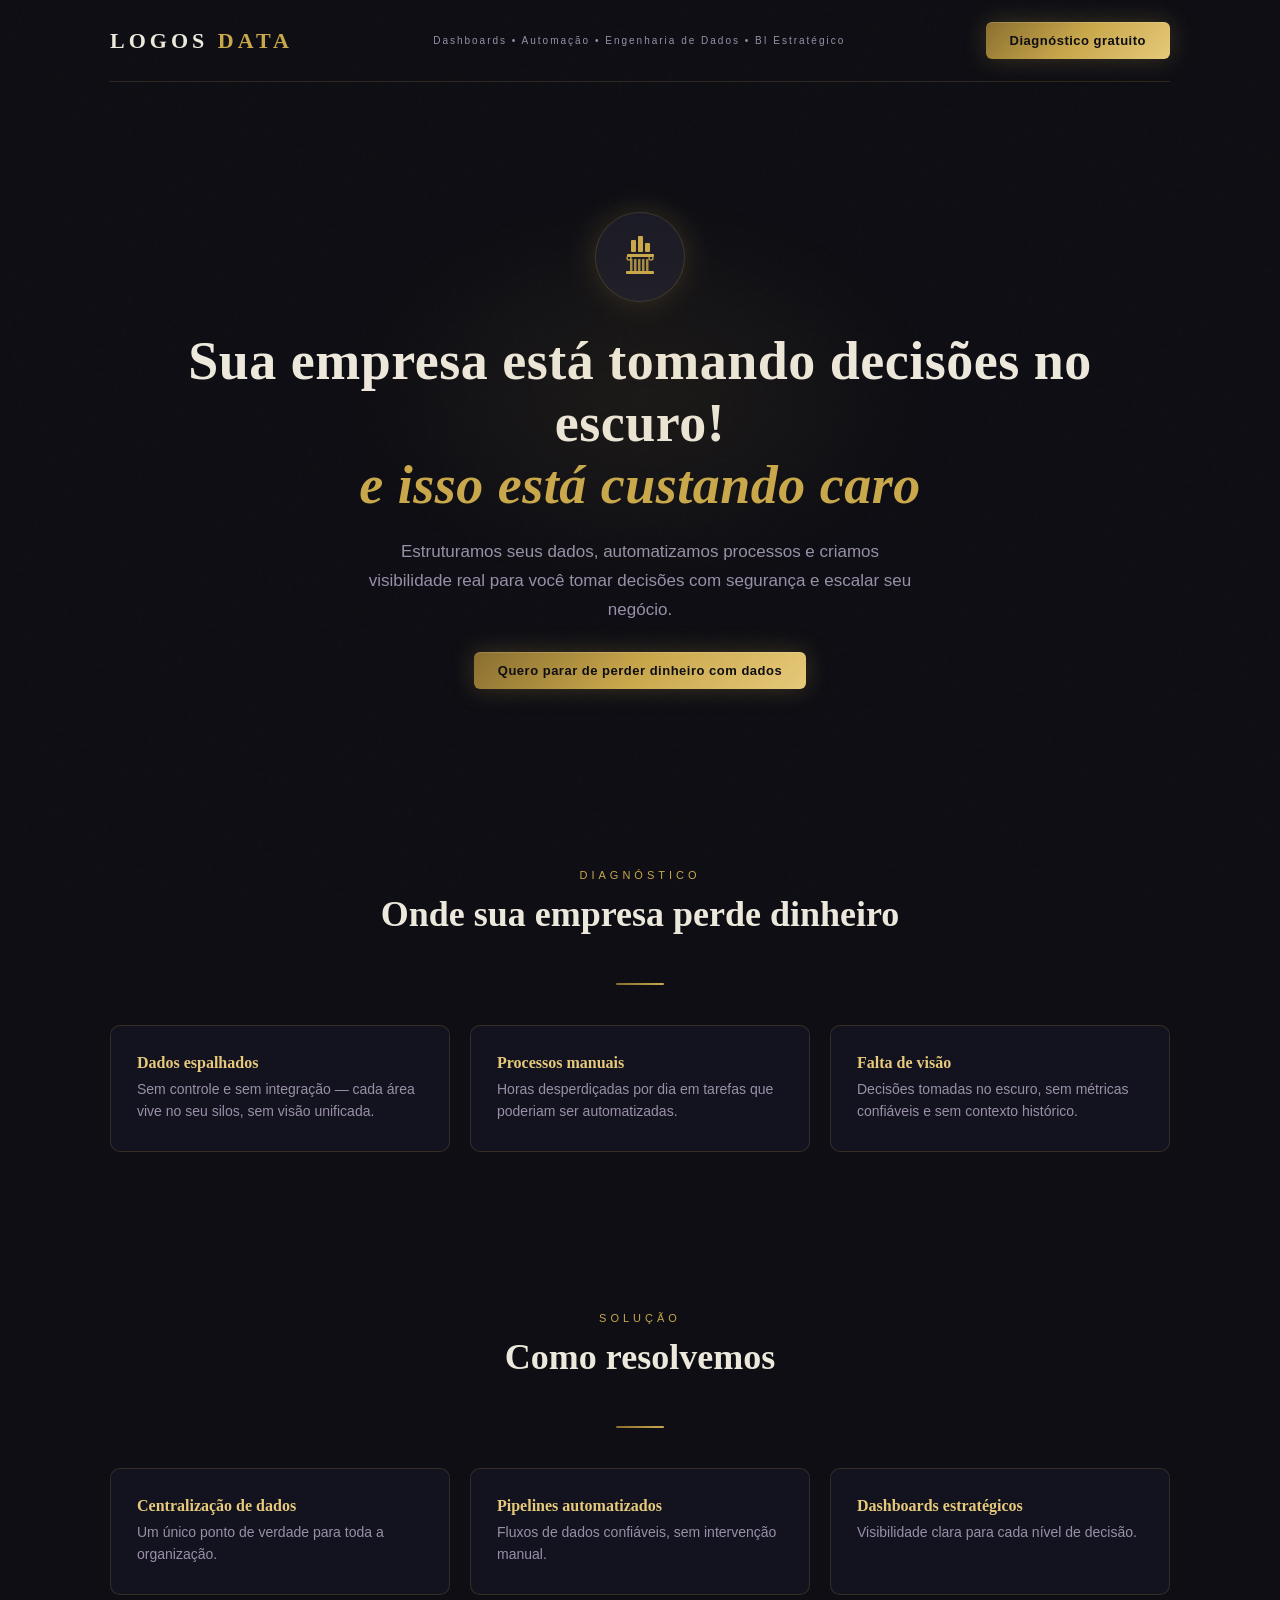
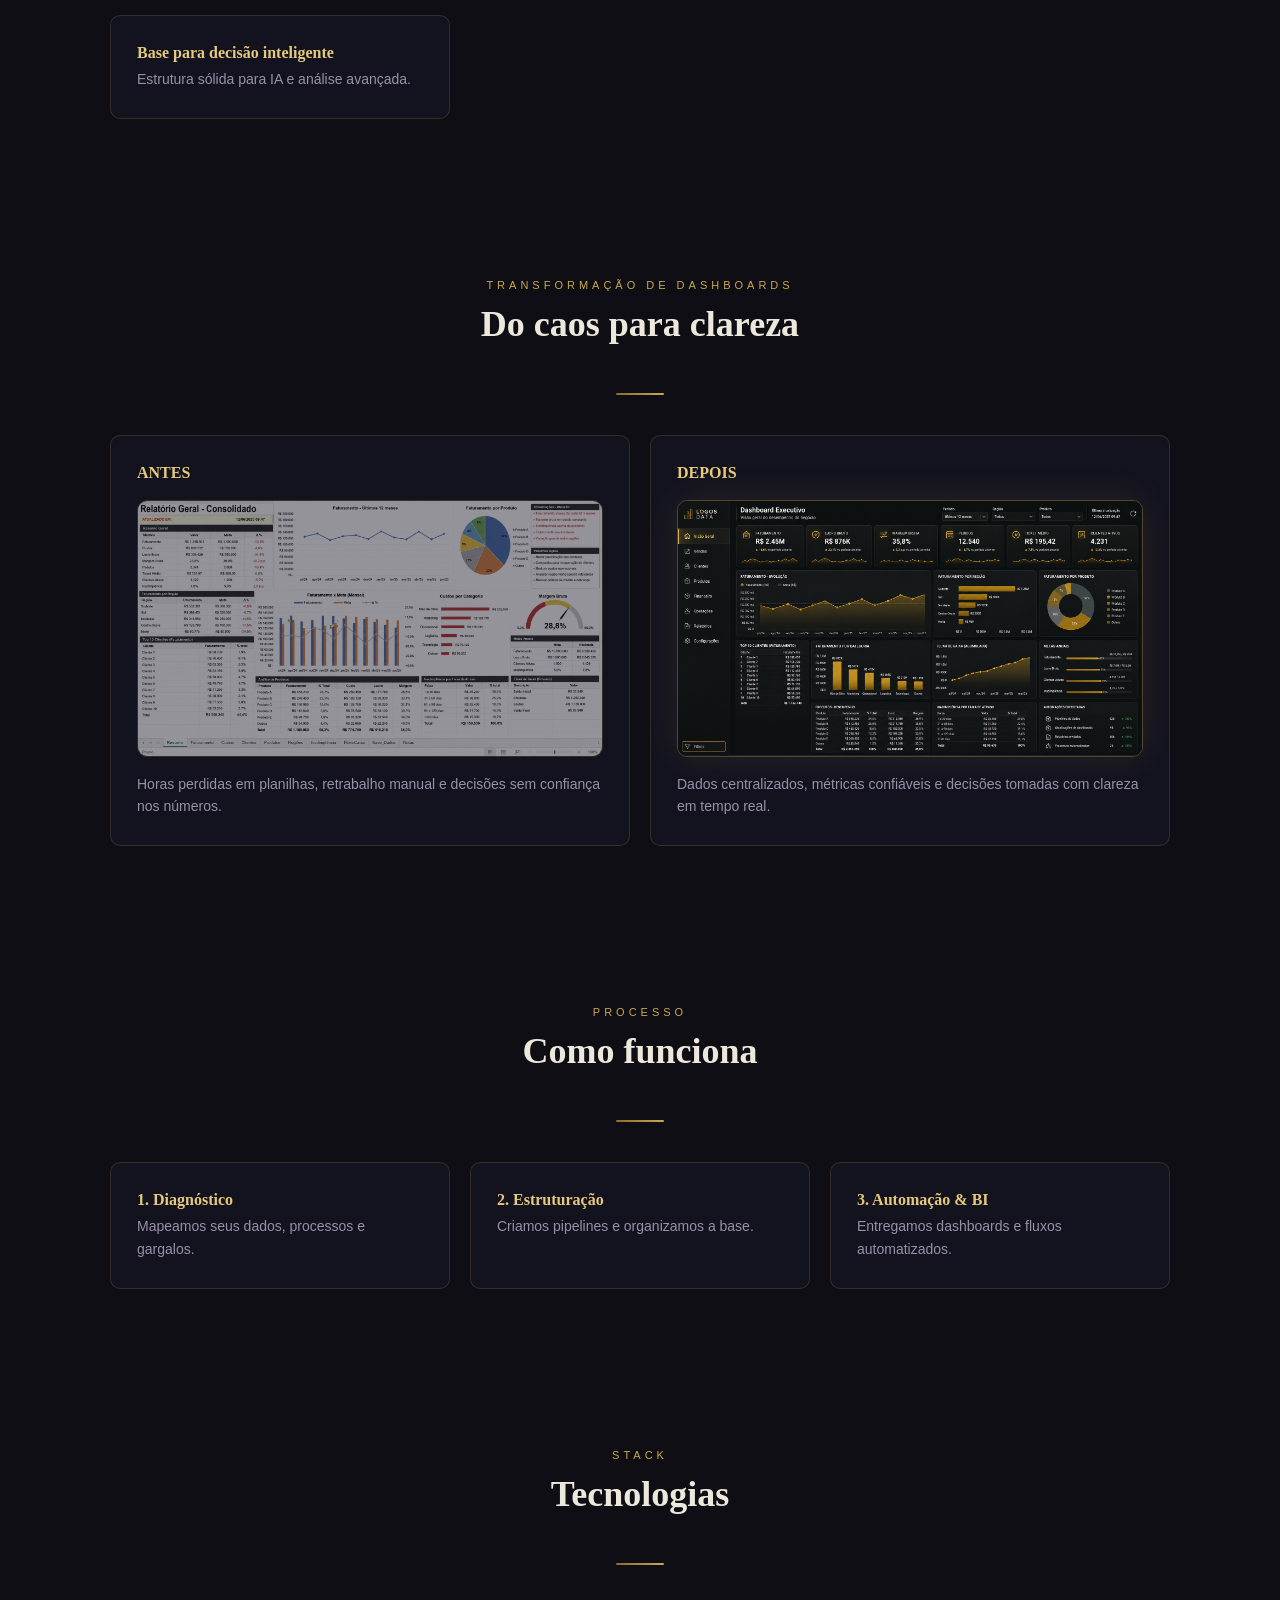
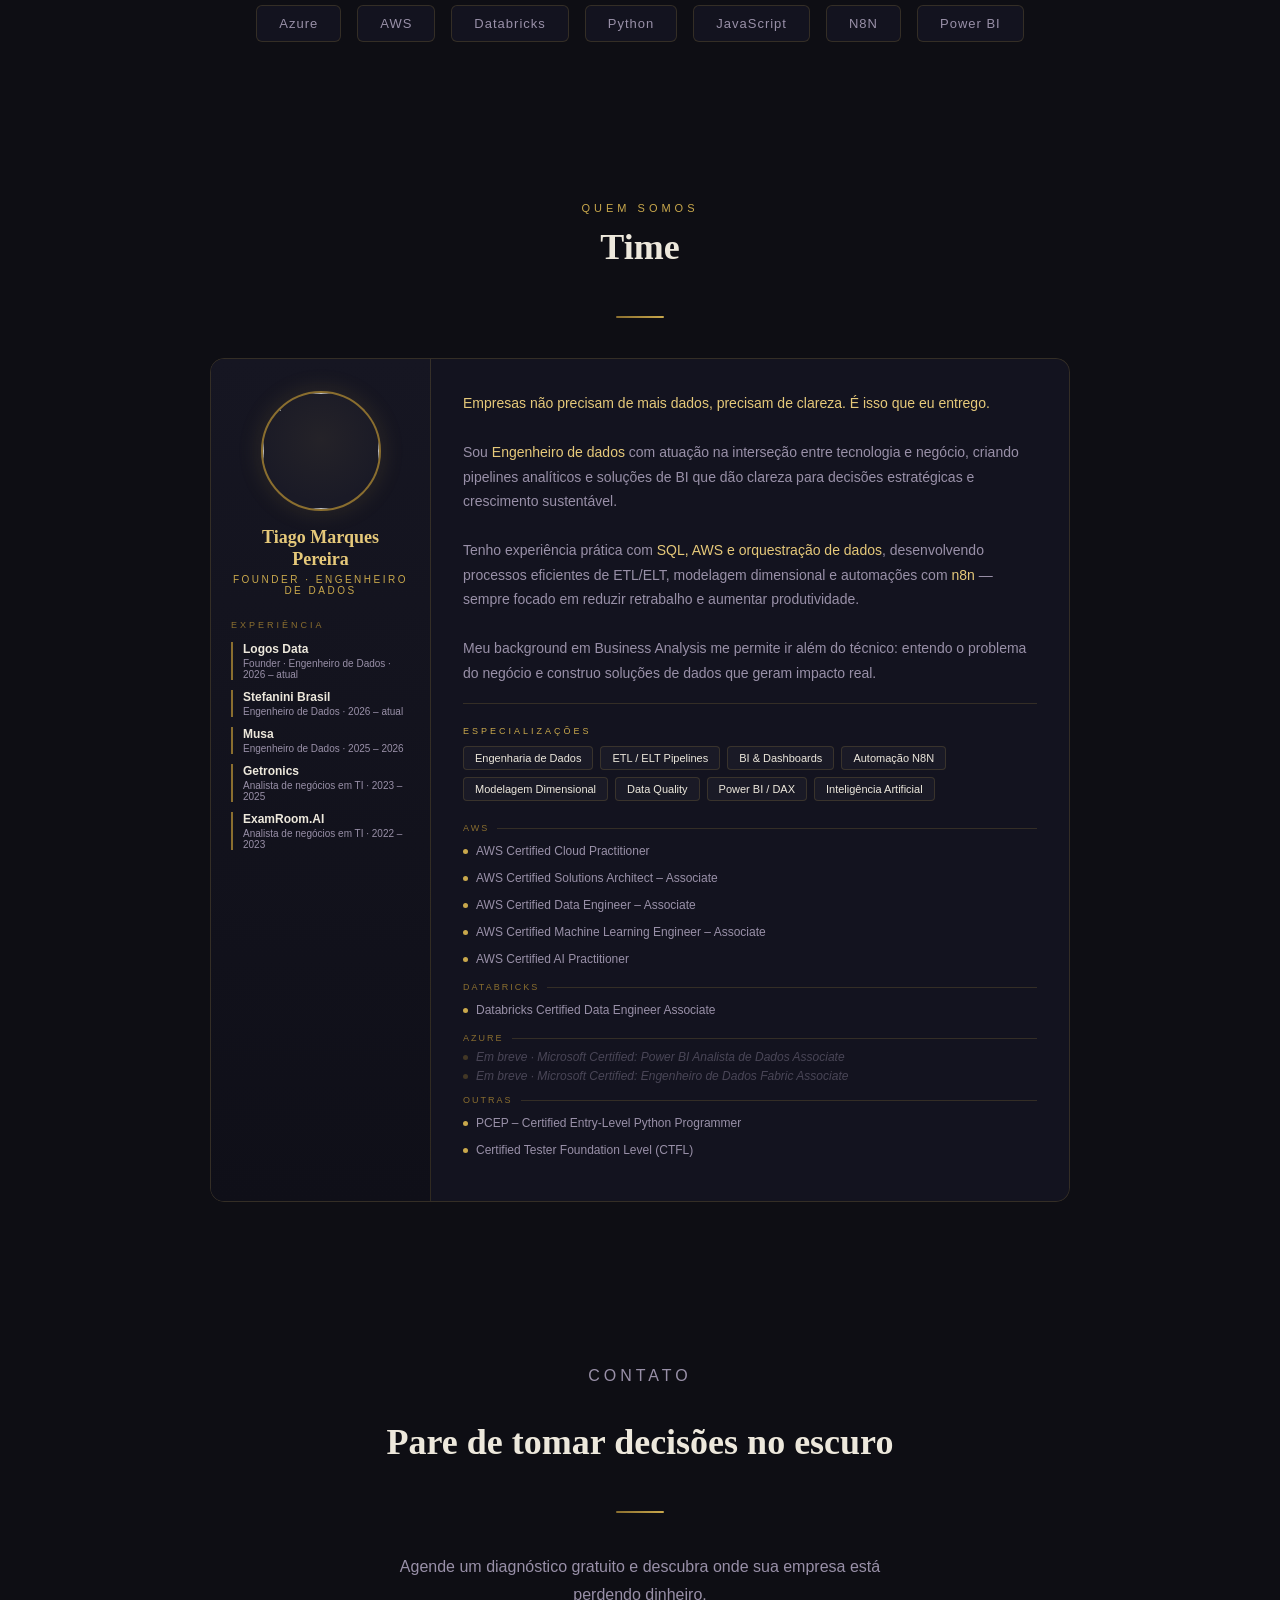
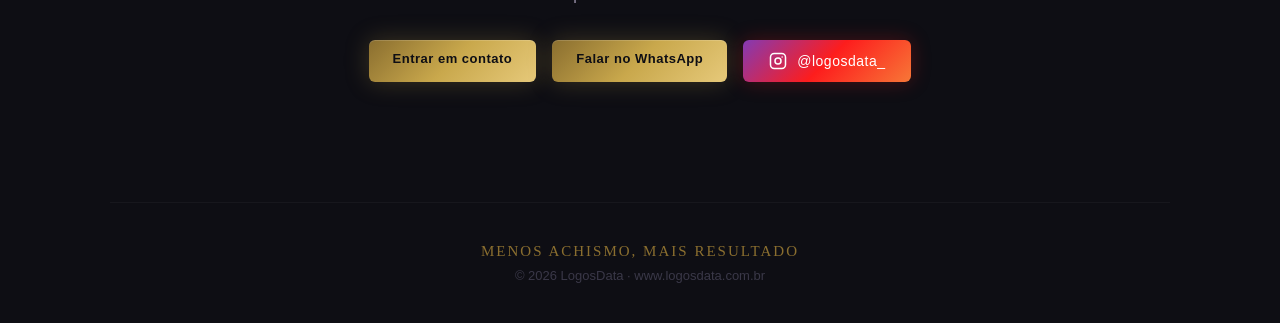
==== commit 4a86c9eb: "Merge branch 'main' into dev" ====
--- a/index.html
+++ b/index.html
@@ -4,7 +4,7 @@
   <meta charset="UTF-8">
   <meta name="viewport" content="width=device-width, initial-scale=1.0">
   <title>LogosData | Engenharia de Dados</title>
-  <link rel="icon" type="image/png" href="favicon.png">
+  <link rel="icon" href="favicon.ico">
   <style>
     :root {
       --bg:        #0e0e14;
@@ -19,13 +19,17 @@
       --border:    rgba(201,168,76,0.18);
     }
 
-    * { box-sizing: border-box; margin: 0; padding: 0; }
+    * { box-sizing: border-box; margin: 0; padding: 0; max-width: 100%; }
+
+    html, body {
+      overflow-x: hidden;
+      width: 100%;
+    }
 
     body {
       font-family: 'Jost', sans-serif;
       background: var(--bg);
       color: var(--text);
-      overflow-x: hidden;
     }
 
     body::before {
@@ -40,10 +44,12 @@
 
     .container {
       max-width: 1100px;
+      width: 100%;
       margin: auto;
-      padding: 0 28px;
+      padding: 0 20px;
       position: relative;
       z-index: 1;
+      overflow-x: hidden;
     }
 
     header {
@@ -94,9 +100,10 @@
       position: absolute;
       top: 50%; left: 50%;
       transform: translate(-50%, -60%);
-      width: 600px; height: 400px;
+      width: min(600px, 100vw); height: 400px;
       background: radial-gradient(ellipse, rgba(201,168,76,0.08) 0%, transparent 70%);
       pointer-events: none;
+      overflow: hidden;
     }
 
     .hero-logo {
@@ -274,9 +281,6 @@
 
     .photo-placeholder svg { width: 44px; height: 44px; opacity: 0.4; }
 
-    /* Add your photo: replace the SVG inside .photo-placeholder with:
-       <img src="sua-foto.jpg" style="width:100%;height:100%;object-fit:cover;"> */
-
     .profile-name {
       font-family: 'Cormorant Garamond', serif;
       font-size: 18px;
@@ -395,6 +399,23 @@
 
     .cert-item.pending { opacity: 0.4; font-style: italic; }
     .cert-item.pending::before { background: var(--gold-dim); }
+
+
+  .cert-link {
+  text-decoration: none;
+  transition: 0.3s ease;
+  border-radius: 4px;
+  padding: 4px 0;
+}
+
+.cert-link:hover {
+  color: var(--gold-soft);
+  transform: translateX(4px);
+}
+
+.cert-link:hover::before {
+  background: var(--gold-soft);
+}
 
     /* NAV */
     .carousel-nav {
@@ -507,11 +528,111 @@
       to   { opacity: 1; transform: translateY(0); }
     }
 
+    /* ══ MOBILE: perfil ══ */
     @media (max-width: 680px) {
       .profile-layout { grid-template-columns: 1fr; }
       .profile-left { border-right: none; border-bottom: 1px solid var(--border); }
       .profile-right { padding: 24px 20px; }
     }
+
+    /* ══ MOBILE: geral ══ */
+    @media (max-width: 768px) {
+
+      /* Header empilhado */
+      header {
+        flex-direction: column;
+        align-items: center;
+        justify-content: center;
+        text-align: center;
+        gap: 14px;
+        padding: 20px 0;
+        width: 100%;
+      }
+
+      /* Esconde a tagline do meio no mobile */
+      header small {
+        display: none;
+      }
+
+      /* Garante que o CTA no header fique centralizado */
+      header .cta {
+        display: block;
+        width: fit-content;
+        margin: 0 auto;
+        text-align: center;
+      }
+
+      /* Hero */
+      .hero {
+        padding: 70px 8px 60px;
+        text-align: center;
+      }
+
+      .hero h1 {
+        font-size: clamp(26px, 7.5vw, 38px);
+      }
+
+      .hero p {
+        font-size: 15px;
+      }
+
+      /* Sections */
+      .section {
+        padding: 56px 0;
+      }
+
+      .section h2 {
+        font-size: 28px;
+        margin-bottom: 32px;
+      }
+
+      /* Grid força 1 coluna */
+      .grid {
+        grid-template-columns: 1fr;
+      }
+
+      /* Tech stack */
+      .tech {
+        gap: 10px;
+        justify-content: center;
+      }
+
+      .tech span {
+        padding: 8px 16px;
+        font-size: 12px;
+      }
+
+      /* Botões de contato empilhados e centralizados */
+      .contact-buttons {
+        flex-direction: column;
+        align-items: center;
+        gap: 12px;
+      }
+
+      .contact-buttons .cta,
+      .contact-buttons .btn-secondary {
+        width: 100%;
+        max-width: 300px;
+        justify-content: center;
+        text-align: center;
+      }
+
+      /* Carousel ocupa a largura toda */
+      .team-carousel {
+        width: 100%;
+      }
+
+      /* Footer */
+      .footer {
+        padding: 28px 16px;
+      }
+
+      /* CTA do hero centralizado */
+      .hero .cta {
+        display: inline-block;
+        text-align: center;
+      }
+    }
   </style>
   <meta name="google-site-verification" content="9Cy3zhEYViDGB8YutpapAfS5WniHvkWt_gmBqbveJXA" />
 </head>
@@ -522,7 +643,7 @@
   <header>
     <div class="logo">LOGOS <span>DATA</span></div>
     <small style="font-size:10px; color:var(--muted); letter-spacing:2px;">
-      ENGENHARIA DE DADOS
+      Dashboards • Automação • Engenharia de Dados • BI Estratégico
     </small>
     <a href="#contato" class="cta">Diagnóstico gratuito</a>
   </header>
@@ -590,27 +711,76 @@
     </div>
   </section>
 
+
+  <!-- BEFORE AFTER -->
+  <section class="section">
+    <p class="section-label">Transformação de Dashboards</p>
+    <h2>Do caos para clareza</h2>
+    <div class="gold-line"></div>
+
+    <div class="grid">
+
+      <div class="card">
+        <strong>ANTES</strong>
+
+        <div style="margin-top:18px; border-radius:10px; overflow:hidden; border:1px solid var(--border);">
+          <img 
+            src="dashboard-before.jpg" 
+            alt="Dashboard antes"
+            style="
+            width:100%;
+            display:block;
+            opacity:0.55;
+            filter: grayscale(25%) blur(0.2px);
+            "
+          >
+        </div>
+
+        <p style="margin-top:16px;">
+          Horas perdidas em planilhas, retrabalho manual e decisões sem confiança nos números.
+        </p>
+      </div>
+
+      <div class="card">
+        <strong>DEPOIS</strong>
+
+        <div style="margin-top:18px; border-radius:10px; overflow:hidden; border:1px solid rgba(201,168,76,0.35);
+          box-shadow: 0 0 35px rgba(201,168,76,0.12);">
+          <img 
+            src="dashboard-after.jpg" 
+            alt="Dashboard depois"
+            style="width:100%; display:block;"
+          >
+        </div>
+
+          <p style="margin-top:16px;">
+            Dados centralizados, métricas confiáveis e decisões tomadas com clareza em tempo real.
+          </p>
+      </div>
+
+    </div>
+  </section>
+
   <!-- PROCESSO -->
-<section class="section">
-  <p class="section-label">Processo</p>
-  <h2>Como funciona</h2>
-  <div class="gold-line"></div>
-
-  <div class="grid">
-    <div class="card">
-      <strong>1. Diagnóstico</strong>
-      <p>Mapeamos seus dados, processos e gargalos.</p>
+  <section class="section">
+    <p class="section-label">Processo</p>
+    <h2>Como funciona</h2>
+    <div class="gold-line"></div>
+    <div class="grid">
+      <div class="card">
+        <strong>1. Diagnóstico</strong>
+        <p>Mapeamos seus dados, processos e gargalos.</p>
+      </div>
+      <div class="card">
+        <strong>2. Estruturação</strong>
+        <p>Criamos pipelines e organizamos a base.</p>
+      </div>
+      <div class="card">
+        <strong>3. Automação & BI</strong>
+        <p>Entregamos dashboards e fluxos automatizados.</p>
+      </div>
     </div>
-    <div class="card">
-      <strong>2. Estruturação</strong>
-      <p>Criamos pipelines e organizamos a base.</p>
-    </div>
-    <div class="card">
-      <strong>3. Automação & BI</strong>
-      <p>Entregamos dashboards e fluxos automatizados.</p>
-    </div>
-  </div>
-</section>
+  </section>
 
   <!-- TECH -->
   <section class="section">
@@ -628,190 +798,184 @@
     </div>
   </section>
 
-  <!-- Results -->
-  <section class="section">
-  <p class="section-label">Resultados</p>
-  <h2>O impacto que geramos</h2>
+<!-- TEAM -->
+<section class="section">
+  <p class="section-label">Quem somos</p>
+  <h2>Time</h2>
   <div class="gold-line"></div>
 
-  <div class="grid">
-    <div class="card">
-      <strong>Fim do Excel manual</strong>
-      <p>Relatórios automatizados e sempre atualizados.</p>
-    </div>
-    <div class="card">
-      <strong>Decisão em tempo real</strong>
-      <p>Você não espera mais dados — você age com eles.</p>
-    </div>
-    <div class="card">
-      <strong>Escala sem caos</strong>
-      <p>Sua operação cresce sem perder controle dos dados.</p>
+  <div class="team-carousel">
+    <div class="team-slides">
+      <div class="team-track" id="teamTrack">
+
+        <!-- SLIDE 1 · Tiago -->
+        <div class="team-slide">
+          <div class="profile-layout">
+
+            <!-- LEFT -->
+            <div class="profile-left">
+              <div class="photo-placeholder">
+                <img
+                  src="tiago.jpg"
+                  style="width:100%;height:100%;object-fit:cover;border-radius:50%;"
+                >
+              </div>
+
+              <div class="profile-name">Tiago Marques<br>Pereira</div>
+              <div class="profile-role">Founder · Engenheiro de Dados</div>
+
+              <div class="exp-label">Experiência</div>
+              <div class="exp-list">
+                <div class="exp-item">
+                  <span class="exp-company">Logos Data</span>
+                  <span class="exp-period">Founder · Engenheiro de Dados · 2026 – atual</span>
+                </div>
+                <div class="exp-item">
+                  <span class="exp-company">Stefanini Brasil</span>
+                  <span class="exp-period">Engenheiro de Dados · 2026 – atual</span>
+                </div>
+                <div class="exp-item">
+                  <span class="exp-company">Musa</span>
+                  <span class="exp-period">Engenheiro de Dados · 2025 – 2026</span>
+                </div>
+                <div class="exp-item">
+                  <span class="exp-company">Getronics</span>
+                  <span class="exp-period">Analista de negócios em TI · 2023 – 2025</span>
+                </div>
+                <div class="exp-item">
+                  <span class="exp-company">ExamRoom.AI</span>
+                  <span class="exp-period">Analista de negócios em TI · 2022 – 2023</span>
+                </div>
+              </div>
+            </div>
+
+            <!-- RIGHT -->
+            <div class="profile-right">
+
+              <div class="profile-bio">
+                <p>
+                  <strong>Empresas não precisam de mais dados, precisam de clareza. É isso que eu entrego.</strong><br><br>
+
+                  Sou <strong>Engenheiro de dados</strong> com atuação na interseção entre tecnologia e negócio, criando pipelines analíticos e soluções de BI que dão clareza para decisões estratégicas e crescimento sustentável.<br><br>
+
+                  Tenho experiência prática com <strong>SQL, AWS e orquestração de dados</strong>, desenvolvendo processos eficientes de ETL/ELT, modelagem dimensional e automações com <strong>n8n</strong> — sempre focado em reduzir retrabalho e aumentar produtividade.<br><br>
+
+                  Meu background em Business Analysis me permite ir além do técnico: entendo o problema do negócio e construo soluções de dados que geram impacto real.
+                </p>
+              </div>
+
+              <div class="spec-block">
+                <div class="block-title">Especializações</div>
+                <div class="spec-tags">
+                  <span class="spec-tag">Engenharia de Dados</span>
+                  <span class="spec-tag">ETL / ELT Pipelines</span>
+                  <span class="spec-tag">BI & Dashboards</span>
+                  <span class="spec-tag">Automação N8N</span>
+                  <span class="spec-tag">Modelagem Dimensional</span>
+                  <span class="spec-tag">Data Quality</span>
+                  <span class="spec-tag">Power BI / DAX</span>
+                  <span class="spec-tag">Inteligência Artificial</span>
+                </div>
+              </div>
+
+              <div class="certs-block">
+
+                <div class="cert-group">
+                  <div class="cert-group-title">AWS</div>
+
+                  <div class="cert-list">
+
+                    <a class="cert-item cert-link"
+                      href="https://www.credly.com/badges/996a3a9f-cd40-47a9-aaaa-91f90db0b5da/linked_in_profile"
+                      target="_blank" rel="noopener">
+                      AWS Certified Cloud Practitioner
+                    </a>
+
+                    <a class="cert-item cert-link"
+                      href="https://www.credly.com/badges/93957e54-85b9-4250-824e-5fcaeba1fc9f/linked_in_profile"
+                      target="_blank" rel="noopener">
+                      AWS Certified Solutions Architect – Associate
+                    </a>
+
+                    <a class="cert-item cert-link"
+                      href="https://www.credly.com/badges/864224e6-18c7-453e-bd2e-f971b793edaa/linked_in_profile"
+                      target="_blank" rel="noopener">
+                      AWS Certified Data Engineer – Associate
+                    </a>
+
+                    <a class="cert-item cert-link"
+                      href="https://www.credly.com/badges/4afe9d9a-798c-4a20-8993-d8c4f750aec0/linked_in_profile"
+                      target="_blank" rel="noopener">
+                      AWS Certified Machine Learning Engineer – Associate
+                    </a>
+
+                    <a class="cert-item cert-link"
+                      href="https://www.credly.com/badges/0729fccb-aaa8-4ef9-9e64-84700c89f623/linked_in_profile"
+                      target="_blank" rel="noopener">
+                      AWS Certified AI Practitioner
+                    </a>
+
+                  </div>
+                </div>
+
+                <div class="cert-group">
+                  <div class="cert-group-title">Databricks</div>
+
+                  <div class="cert-list">
+
+                    <a class="cert-item cert-link"
+                      href="https://credentials.databricks.com/5561147e-bb5c-4a2a-be9b-2a349d35766d"
+                      target="_blank" rel="noopener">
+                      Databricks Certified Data Engineer Associate
+                    </a>
+
+                  </div>
+                </div>
+
+                <div class="cert-group">
+                  <div class="cert-group-title">Azure</div>
+
+                  <div class="cert-list">
+                    <div class="cert-item pending">
+                      Em breve · Microsoft Certified: Power BI Analista de Dados Associate
+                    </div>
+
+                    <div class="cert-item pending">
+                      Em breve · Microsoft Certified: Engenheiro de Dados Fabric Associate
+                    </div>
+                  </div>
+                </div>
+
+                <div class="cert-group">
+                  <div class="cert-group-title">Outras</div>
+
+                  <div class="cert-list">
+
+                    <a class="cert-item cert-link"
+                      href="https://www.credly.com/badges/895304d8-b8f1-4050-a68a-4edef94a5603/linked_in_profile"
+                      target="_blank" rel="noopener">
+                      PCEP – Certified Entry-Level Python Programmer
+                    </a>
+
+                    <a class="cert-item cert-link"
+                      href="https://bcr.bstqb.org.br/cert?field_certificado_nome_value=Tiago+Marques+Pereira&field_certificado_numero_value=+21-CTFL-10825-BR"
+                      target="_blank" rel="noopener">
+                      Certified Tester Foundation Level (CTFL)
+                    </a>
+
+                  </div>
+                </div>
+
+              </div>
+
+            </div>
+          </div>
+        </div>
+
+      </div>
     </div>
   </div>
 </section>
-
-  <!-- TEAM -->
-  <section class="section">
-    <p class="section-label">Quem somos</p>
-    <h2>Time</h2>
-    <div class="gold-line"></div>
-
-    <div class="team-carousel">
-      <div class="team-slides">
-        <div class="team-track" id="teamTrack">
-
-          <!-- SLIDE 1 · Tiago -->
-          <div class="team-slide">
-            <div class="profile-layout">
-
-              <!-- LEFT -->
-              <div class="profile-left">
-                <div class="photo-placeholder">
-                    <img 
-                          src="tiago.jpg" 
-                          style="
-                            width:100%;
-                            height:100%;
-                            object-fit:cover;
-                            border-radius:50%;
-                          "
-                        >
-                    <circle cx="22" cy="16" r="9" stroke="#c9a84c" stroke-width="1.5"/>
-                    <path d="M4 40c0-9.94 8.06-18 18-18s18 8.06 18 18" stroke="#c9a84c" stroke-width="1.5" stroke-linecap="round"/>
-                  </svg>
-                </div>
-
-                <div class="profile-name">Tiago Marques<br>Pereira</div>
-                <div class="profile-role">Founder · Engenheiro de Dados</div>
-
-                <div class="exp-label">Experiência</div>
-                <div class="exp-list">
-                  <div class="exp-item">
-                    <span class="exp-company">Logos Data</span>
-                    <span class="exp-period">Founder · Engenheiro de Dados · 2026 – atual</span>
-                  </div>
-                  <div class="exp-item">
-                    <span class="exp-company">Stefanini Brasil</span>
-                    <span class="exp-period">Engenheiro de Dados · 2026 – atual</span>
-                  </div>
-                  <div class="exp-item">
-                    <span class="exp-company">Musa</span>
-                    <span class="exp-period">Engenheiro de Dados · 2025 – 2026</span>
-                  </div>
-                  <div class="exp-item">
-                    <span class="exp-company">Getronics</span>
-                    <span class="exp-period">Analista de negócios em TI · 2023 – 2025</span>
-                  </div>
-                  <div class="exp-item">
-                    <span class="exp-company">ExamRoom.AI</span>
-                    <span class="exp-period">Analista de negócios em TI  · 2022 - 2023</span>
-                  </div>
-                </div>
-              </div>
-
-              <!-- RIGHT -->
-              <div class="profile-right">
-
-                <div class="profile-bio">
-                  <p>
-                   <strong>Empresas não precisam de mais dados, precisam de clareza. É isso que eu entrego.</strong><br><br>
-
-                        Sou <strong>Engenheiro de dados</strong> com atuação na interseção entre tecnologia e negócio, criando pipelines analíticos e soluções de BI que dão clareza para decisões estratégicas e crescimento sustentável.<br><br>
-
-                        Tenho experiência prática com <strong>SQL, AWS e orquestração de dados</strong>, desenvolvendo processos eficientes de ETL/ELT, modelagem dimensional e automações com <strong>n8n</strong> — sempre focado em reduzir retrabalho e aumentar produtividade.<br><br>
-
-                        Meu background em Business Analysis me permite ir além do técnico: entendo o problema do negócio e construo soluções de dados que geram impacto real.<br><br>
-
-                  </p>
-                </div>
-
-                <div class="spec-block">
-                  <div class="block-title">Especializações</div>
-                  <div class="spec-tags">
-                    <span class="spec-tag">Engenharia de Dados</span>
-                    <span class="spec-tag">ETL / ELT Pipelines</span>
-                    <span class="spec-tag">BI & Dashboards</span>
-                    <span class="spec-tag">Automação N8N</span>
-                    <span class="spec-tag">Modelagem Dimensional</span>
-                    <span class="spec-tag">Data Quality</span>
-                    <span class="spec-tag">Power BI / DAX</span>
-                    <span class="spec-tag">Inteligência Artificial</span>
-                  </div>
-                </div>
-
-                <div class="certs-block">
-                  <div class="block-title">Certificações</div>
-
-                  <div class="cert-group">
-                    <div class="cert-group-title">AWS</div>
-                    <div class="cert-list">
-                      <div class="cert-item">AWS Certified Cloud Practitioner</div>
-                      <div class="cert-item">AWS Certified Solutions Architect – Associate</div>
-                      <div class="cert-item">AWS Certified Data Engineer – Associate</div>
-                      <div class="cert-item">AWS Certified Machine Learning Engineer – Associate</div>
-                    </div>
-                  </div>
-
-                  <div class="cert-group">
-                    <div class="cert-group-title">Databricks</div>
-                    <div class="cert-list">
-                      <div class="cert-item">Databricks Certified Data Engineer Associate</div>
-                    </div>
-                  </div>
-
-                  <div class="cert-group">
-                    <div class="cert-group-title">Azure</div>
-                    <div class="cert-list">
-                      <div class="cert-item pending">Em breve · Microsoft Certified:  Power BI Analista de Dados Associate</div>
-                      <div class="cert-item pending">Em breve · Microsoft Certified: Engenheiro de Dados Fabric AssociateEngenheiro de Dados Fabric Associate</div>
-                    </div>
-                  </div>
-                  <div class="cert-group">
-                    <div class="cert-group-title">Outras</div>
-                    <div class="cert-list">
-                      <div class="cert-item">PCEP – Certified Entry-Level Python Programmer</div>
-                      <div class="cert-item">Certified Tester Foundation Level (CTFL)</div>
-                    </div>
-                  </div>
-                </div>
-
-              </div>
-            </div>
-          </div><!-- /slide 1 -->
-
-          <!-- SLIDE 2 · em breve -->
-          <div class="team-slide">
-            <div style="display:flex;align-items:center;justify-content:center;min-height:480px;flex-direction:column;gap:18px;padding:60px 40px;text-align:center;">
-              <div style="width:80px;height:80px;border-radius:50%;border:1px dashed var(--gold-dim);display:flex;align-items:center;justify-content:center;">
-                <svg width="28" height="28" viewBox="0 0 28 28" fill="none">
-                  <line x1="14" y1="4" x2="14" y2="24" stroke="#8a6e2f" stroke-width="2" stroke-linecap="round"/>
-                  <line x1="4" y1="14" x2="24" y2="14" stroke="#8a6e2f" stroke-width="2" stroke-linecap="round"/>
-                </svg>
-              </div>
-              <div style="font-family:'Cormorant Garamond',serif;font-size:22px;color:var(--muted);">Em breve</div>
-              <p style="font-size:13px;color:var(--muted);opacity:0.6;max-width:320px;line-height:1.75;font-weight:300;">
-                Nosso time está crescendo.<br>Em breve mais um especialista se junta à LogosData.
-              </p>
-            </div>
-          </div><!-- /slide 2 -->
-
-        </div><!-- /team-track -->
-      </div><!-- /team-slides -->
-
-      <div class="carousel-nav">
-        <div class="nav-arrow" onclick="moveCarousel(-1)" title="Anterior">
-          <svg viewBox="0 0 18 18" fill="none"><polyline points="11,4 6,9 11,14" stroke="currentColor" stroke-width="2" stroke-linecap="round" stroke-linejoin="round"/></svg>
-        </div>
-        <div class="nav-dots" id="navDots">
-          <div class="nav-dot active" onclick="goToSlide(0)"></div>
-          <div class="nav-dot" onclick="goToSlide(1)"></div>
-        </div>
-        <div class="nav-arrow" onclick="moveCarousel(1)" title="Próximo">
-          <svg viewBox="0 0 18 18" fill="none"><polyline points="7,4 12,9 7,14" stroke="currentColor" stroke-width="2" stroke-linecap="round" stroke-linejoin="round"/></svg>
-        </div>
-      </div>
-    </div>
-  </section>
 
   <!-- CONTACT -->
   <section class="section" id="contato">
@@ -842,7 +1006,7 @@
 
 <script>
   let current = 0;
-  const total = 2;
+  const total = 1;
   const track = document.getElementById('teamTrack');
   const dots = document.querySelectorAll('.nav-dot');
 
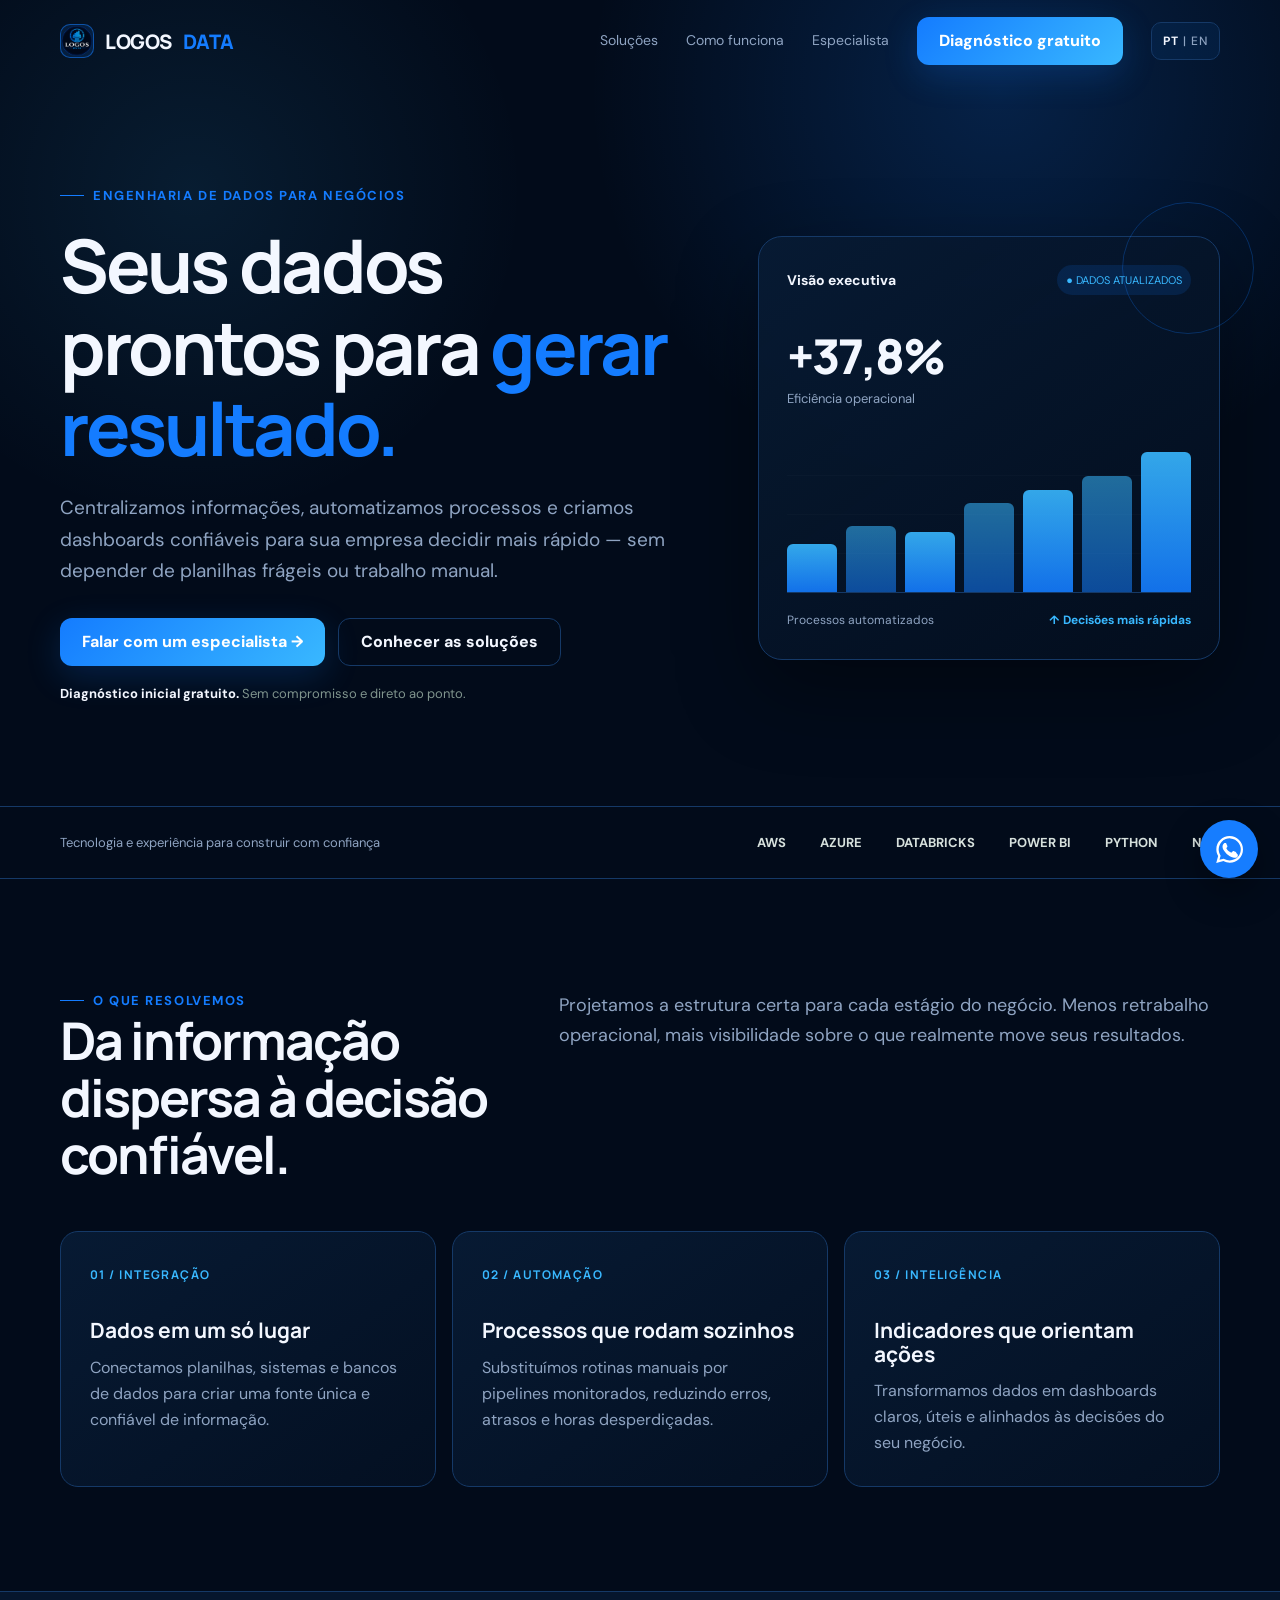
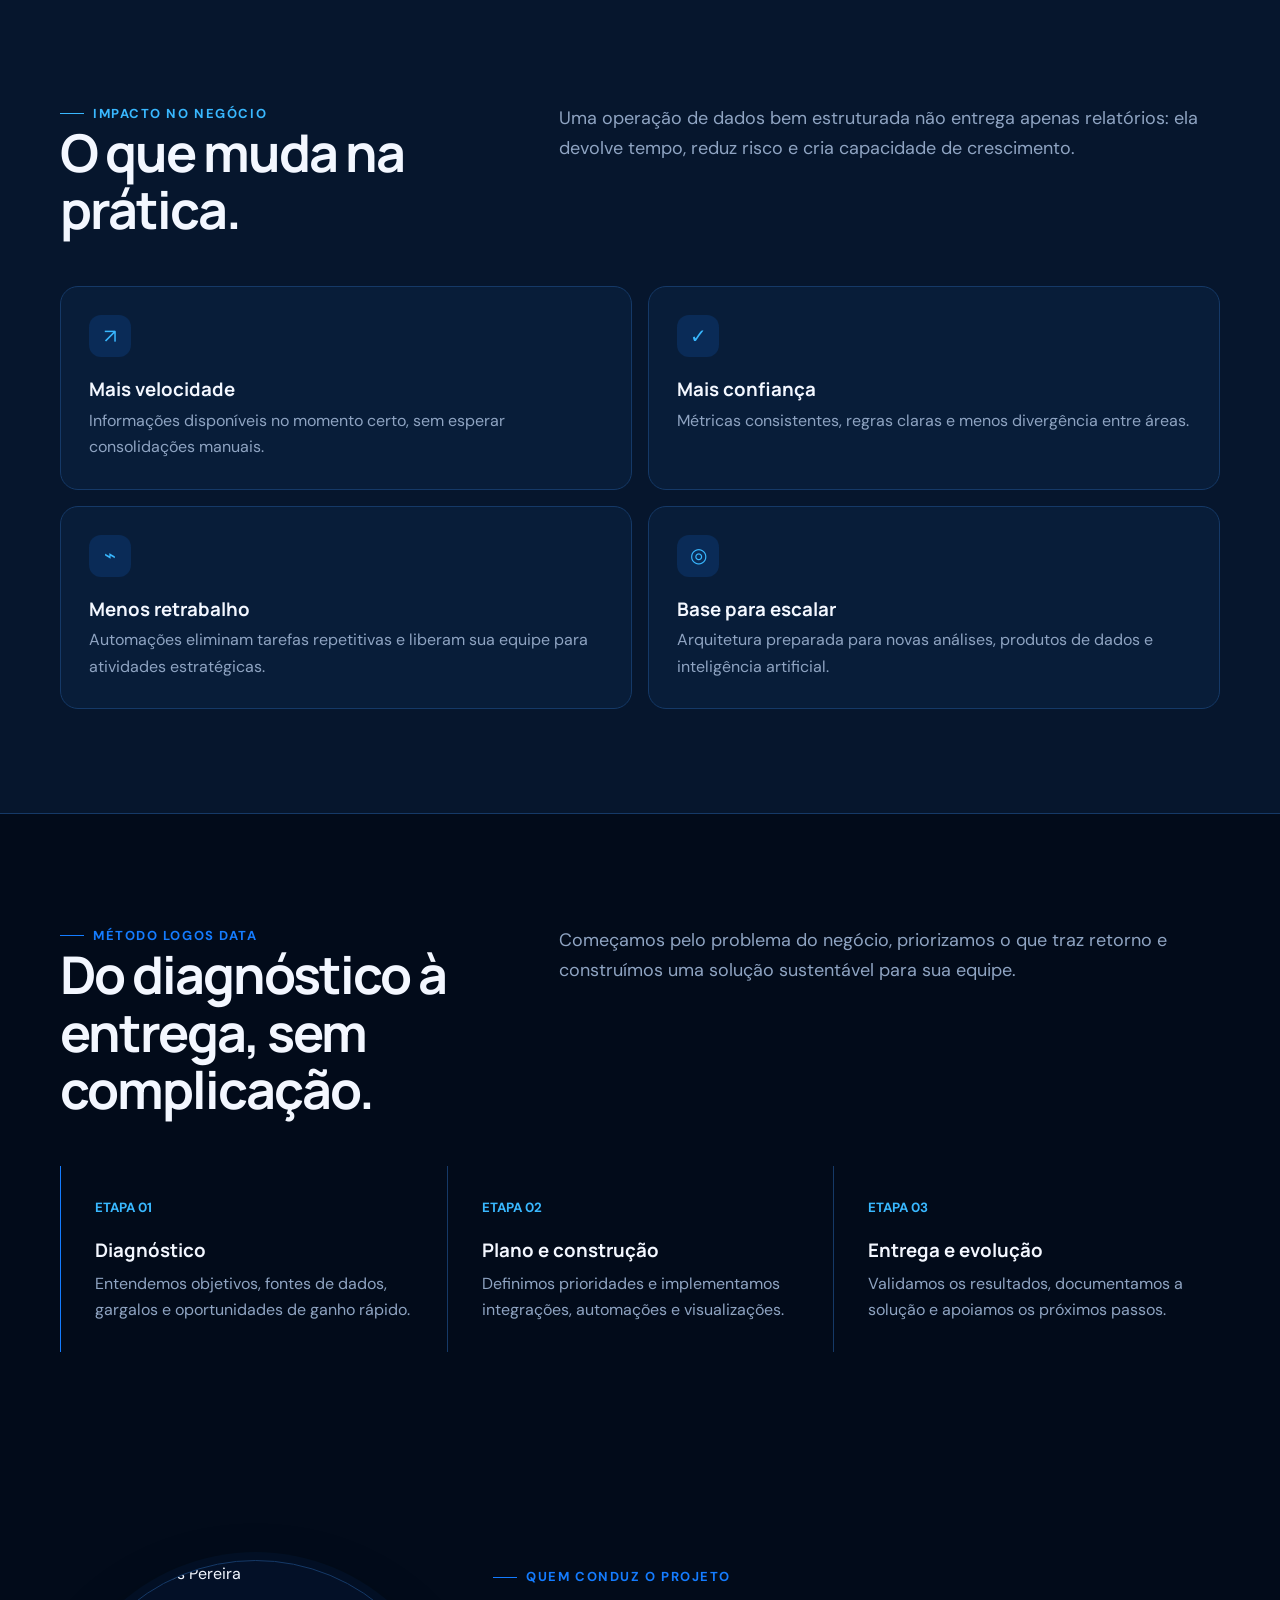
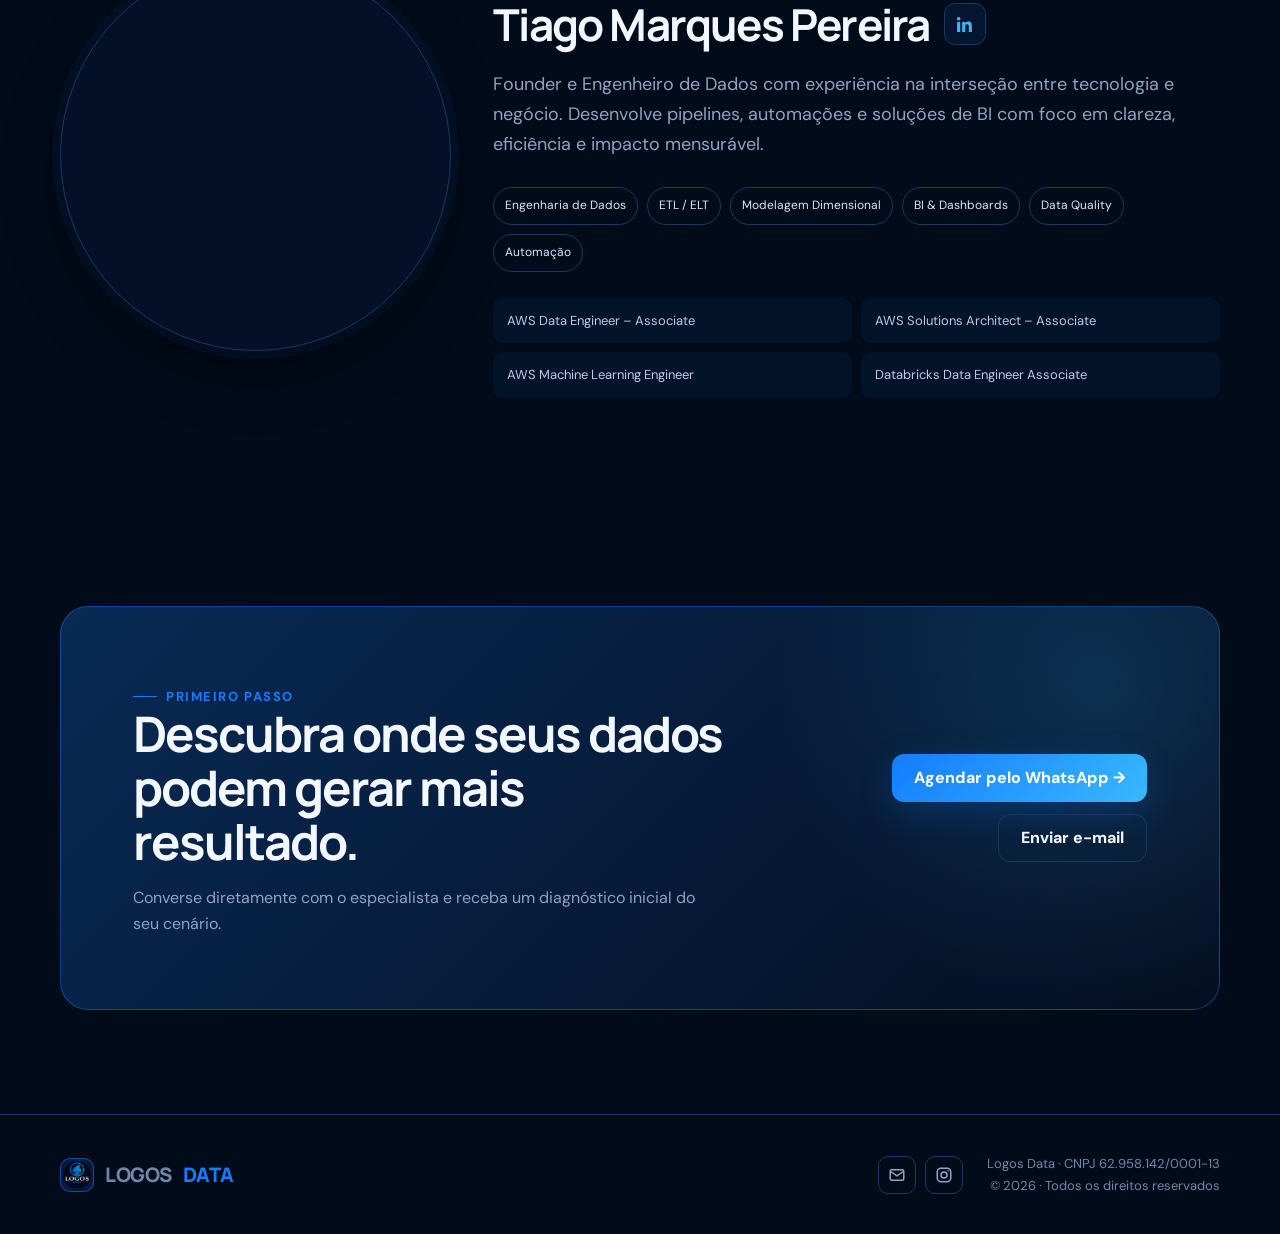
==== commit 30c72a5a: "Alteraçao de site" ====
--- a/index.html
+++ b/index.html
@@ -1,1042 +1,91 @@
-<!DOCTYPE html>
+<!doctype html>
 <html lang="pt-BR">
 <head>
-  <meta charset="UTF-8">
-  <meta name="viewport" content="width=device-width, initial-scale=1.0">
-  <title>LogosData | Engenharia de Dados</title>
-  <link rel="icon" href="favicon.ico">
+  <meta charset="utf-8">
+  <meta name="viewport" content="width=device-width,initial-scale=1">
+  <meta name="description" content="Engenharia de dados, automação e BI para transformar dados dispersos em decisões rápidas e confiáveis.">
+  <meta name="theme-color" content="#020b1a">
+  <title>Logos Data | Dados confiáveis para decisões melhores</title>
+  <link rel="preconnect" href="https://fonts.googleapis.com">
+  <link rel="preconnect" href="https://fonts.gstatic.com" crossorigin>
+  <link href="https://fonts.googleapis.com/css2?family=DM+Sans:wght@400;500;600;700&family=Manrope:wght@600;700;800&display=swap" rel="stylesheet">
   <style>
-    :root {
-      --bg:        #0e0e14;
-      --bg2:       #13131c;
-      --bg3:       #1a1a26;
-      --gold:      #c9a84c;
-      --gold-soft: #e6c97a;
-      --gold-dim:  #8a6e2f;
-      --text:      #ede8dc;
-      --muted:     #9990a8;
-      --card:      #13131f;
-      --border:    rgba(201,168,76,0.18);
-    }
-
-    * { box-sizing: border-box; margin: 0; padding: 0; max-width: 100%; }
-
-    html, body {
-      overflow-x: hidden;
-      width: 100%;
-    }
-
-    body {
-      font-family: 'Jost', sans-serif;
-      background: var(--bg);
-      color: var(--text);
-    }
-
-    body::before {
-      content: '';
-      position: fixed;
-      inset: 0;
-      background-image: url("data:image/svg+xml,%3Csvg viewBox='0 0 200 200' xmlns='http://www.w3.org/2000/svg'%3E%3Cfilter id='n'%3E%3CfeTurbulence type='fractalNoise' baseFrequency='0.9' numOctaves='4' stitchTiles='stitch'/%3E%3C/filter%3E%3Crect width='100%25' height='100%25' filter='url(%23n)' opacity='0.04'/%3E%3C/svg%3E");
-      opacity: 0.35;
-      pointer-events: none;
-      z-index: 0;
-    }
-
-    .container {
-      max-width: 1100px;
-      width: 100%;
-      margin: auto;
-      padding: 0 20px;
-      position: relative;
-      z-index: 1;
-      overflow-x: hidden;
-    }
-
-    header {
-      display: flex;
-      justify-content: space-between;
-      align-items: center;
-      padding: 22px 0;
-      border-bottom: 1px solid var(--border);
-    }
-
-    .logo {
-      font-family: 'Cormorant Garamond', serif;
-      font-size: 22px;
-      letter-spacing: 4px;
-      font-weight: 600;
-      color: var(--text);
-    }
-
-    .logo span { color: var(--gold); }
-
-    .cta {
-      background: linear-gradient(135deg, var(--gold-dim), var(--gold), var(--gold-soft));
-      padding: 11px 24px;
-      border-radius: 6px;
-      text-decoration: none;
-      color: #0e0e14;
-      font-weight: 600;
-      font-size: 13px;
-      letter-spacing: 0.5px;
-      box-shadow: 0 0 24px rgba(201,168,76,0.25), inset 0 1px 0 rgba(255,255,255,0.15);
-      transition: 0.35s ease;
-    }
-
-    .cta:hover {
-      transform: translateY(-2px);
-      box-shadow: 0 0 40px rgba(201,168,76,0.5);
-    }
-
-    .hero {
-      text-align: center;
-      padding: 130px 20px 110px;
-      position: relative;
-      animation: fadeUp 1.3s ease both;
-    }
-
-    .hero::before {
-      content: '';
-      position: absolute;
-      top: 50%; left: 50%;
-      transform: translate(-50%, -60%);
-      width: min(600px, 100vw); height: 400px;
-      background: radial-gradient(ellipse, rgba(201,168,76,0.08) 0%, transparent 70%);
-      pointer-events: none;
-      overflow: hidden;
-    }
-
-    .hero-logo {
-      width: 90px; height: 90px;
-      margin: 0 auto 28px;
-      border-radius: 50%;
-      border: 1px solid var(--border);
-      background: var(--bg3);
-      display: flex;
-      align-items: center;
-      justify-content: center;
-      box-shadow: 0 0 30px rgba(201,168,76,0.2);
-    }
-
-    .hero-logo svg { width: 54px; height: 54px; }
-
-    .hero h1 {
-      font-family: 'Cormorant Garamond', serif;
-      font-size: clamp(36px, 5vw, 54px);
-      font-weight: 700;
-      line-height: 1.15;
-      margin-bottom: 22px;
-      letter-spacing: 0.5px;
-    }
-
-    .hero h1 em { font-style: italic; color: var(--gold); }
-
-    .hero p {
-      font-size: 17px;
-      color: var(--muted);
-      margin-bottom: 36px;
-      max-width: 560px;
-      margin-left: auto; margin-right: auto;
-      line-height: 1.7;
-      font-weight: 300;
-    }
-
-    .section { padding: 80px 0; animation: fadeUp 1s ease both; }
-
-    .section-label {
-      text-align: center;
-      font-size: 11px;
-      letter-spacing: 4px;
-      color: var(--gold);
-      text-transform: uppercase;
-      margin-bottom: 12px;
-      font-weight: 500;
-    }
-
-    .section h2 {
-      text-align: center;
-      margin-bottom: 48px;
-      font-family: 'Cormorant Garamond', serif;
-      font-size: 36px;
-      font-weight: 600;
-    }
-
-    .gold-line {
-      width: 48px; height: 2px;
-      background: linear-gradient(90deg, var(--gold-dim), var(--gold));
-      margin: 0 auto 40px;
-      border-radius: 2px;
-    }
-
-    .grid {
-      display: grid;
-      grid-template-columns: repeat(auto-fit, minmax(260px, 1fr));
-      gap: 20px;
-    }
-
-    .card {
-      background: var(--card);
-      padding: 28px 26px;
-      border-radius: 10px;
-      border: 1px solid var(--border);
-      transition: 0.35s ease;
-      position: relative;
-      overflow: hidden;
-    }
-
-    .card::before {
-      content: '';
-      position: absolute;
-      top: 0; left: -100%;
-      width: 100%; height: 100%;
-      background: linear-gradient(120deg, transparent, rgba(201,168,76,0.08), transparent);
-      transition: 0.6s ease;
-    }
-
-    .card:hover::before { left: 100%; }
-
-    .card:hover {
-      border-color: rgba(201,168,76,0.45);
-      transform: translateY(-5px);
-      box-shadow: 0 12px 40px rgba(0,0,0,0.4);
-    }
-
-    .card strong {
-      display: block;
-      font-size: 16px;
-      font-weight: 600;
-      color: var(--gold-soft);
-      margin-bottom: 6px;
-      font-family: 'Cormorant Garamond', serif;
-    }
-
-    .card p { color: var(--muted); font-size: 14px; line-height: 1.6; font-weight: 300; }
-
-    .tech { display: flex; justify-content: center; gap: 16px; flex-wrap: wrap; margin-top: 16px; }
-
-    .tech span {
-      padding: 10px 22px;
-      border: 1px solid var(--border);
-      border-radius: 6px;
-      color: var(--muted);
-      font-size: 13px;
-      letter-spacing: 1px;
-      background: var(--card);
-      transition: 0.3s;
-    }
-
-    .tech span:hover { border-color: var(--gold); color: var(--gold-soft); }
-
-    /* ══ TEAM CAROUSEL ══ */
-    .team-carousel { position: relative; max-width: 860px; margin: 0 auto; }
-
-    .team-slides { overflow: hidden; border-radius: 14px; }
-
-    .team-track { display: flex; transition: transform 0.55s cubic-bezier(0.4,0,0.2,1); }
-
-    .team-slide {
-      min-width: 100%;
-      background: var(--card);
-      border: 1px solid var(--border);
-      border-radius: 14px;
-      overflow: hidden;
-    }
-
-    .profile-layout {
-      display: grid;
-      grid-template-columns: 220px 1fr;
-      min-height: 480px;
-    }
-
-    /* LEFT */
-    .profile-left {
-      background: linear-gradient(180deg, #161622 0%, #0f0f18 100%);
-      border-right: 1px solid var(--border);
-      display: flex;
-      flex-direction: column;
-      align-items: center;
-      padding: 32px 20px 28px;
-    }
-
-    .photo-placeholder {
-      width: 120px; height: 120px;
-      border-radius: 50%;
-      border: 2px solid var(--gold-dim);
-      background: var(--bg3);
-      display: flex;
-      align-items: center;
-      justify-content: center;
-      margin-bottom: 16px;
-      box-shadow: 0 0 24px rgba(201,168,76,0.15);
-      overflow: hidden;
-      position: relative;
-    }
-
-    .photo-placeholder::after {
-      content: '';
-      position: absolute;
-      inset: 0;
-      background: radial-gradient(circle at 50% 40%, rgba(201,168,76,0.06), transparent 70%);
-    }
-
-    .photo-placeholder svg { width: 44px; height: 44px; opacity: 0.4; }
-
-    .profile-name {
-      font-family: 'Cormorant Garamond', serif;
-      font-size: 18px;
-      font-weight: 600;
-      color: var(--gold-soft);
-      text-align: center;
-      margin-bottom: 4px;
-      line-height: 1.2;
-    }
-
-    .profile-role {
-      font-size: 10px;
-      letter-spacing: 2.5px;
-      color: var(--gold);
-      text-transform: uppercase;
-      text-align: center;
-      margin-bottom: 24px;
-    }
-
-    .exp-label {
-      font-size: 9px;
-      letter-spacing: 3px;
-      color: var(--gold-dim);
-      text-transform: uppercase;
-      margin-bottom: 12px;
-      align-self: flex-start;
-    }
-
-    .exp-list { width: 100%; display: flex; flex-direction: column; gap: 10px; }
-
-    .exp-item {
-      display: flex;
-      flex-direction: column;
-      gap: 2px;
-      padding-left: 10px;
-      border-left: 2px solid var(--gold-dim);
-    }
-
-    .exp-company { font-size: 12px; font-weight: 600; color: var(--text); }
-
-    .exp-period { font-size: 10px; color: var(--muted); font-weight: 300; }
-
-    /* RIGHT */
-    .profile-right {
-      padding: 32px 32px 28px;
-      display: flex;
-      flex-direction: column;
-      gap: 22px;
-    }
-
-    .profile-bio {
-      border-bottom: 1px solid var(--border);
-      padding-bottom: 18px;
-    }
-
-    .profile-bio p { font-size: 14px; color: var(--muted); line-height: 1.75; font-weight: 300; }
-    .profile-bio p strong { color: var(--gold-soft); font-weight: 500; }
-
-    .block-title {
-      font-size: 9px;
-      letter-spacing: 3px;
-      color: var(--gold);
-      text-transform: uppercase;
-      margin-bottom: 10px;
-    }
-
-    .spec-tags { display: flex; flex-wrap: wrap; gap: 7px; }
-
-    .spec-tag {
-      padding: 5px 11px;
-      border: 1px solid var(--border);
-      border-radius: 4px;
-      font-size: 11px;
-      color: var(--text);
-      background: var(--bg3);
-    }
-
-    .cert-group { margin-bottom: 12px; }
-
-    .cert-group-title {
-      font-size: 9px;
-      letter-spacing: 2px;
-      color: var(--gold-dim);
-      text-transform: uppercase;
-      margin-bottom: 7px;
-      display: flex;
-      align-items: center;
-      gap: 8px;
-    }
-
-    .cert-group-title::after {
-      content: '';
-      flex: 1;
-      height: 1px;
-      background: var(--border);
-    }
-
-    .cert-list { display: flex; flex-direction: column; gap: 5px; }
-
-    .cert-item {
-      display: flex;
-      align-items: center;
-      gap: 8px;
-      font-size: 12px;
-      color: var(--muted);
-      font-weight: 300;
-    }
-
-    .cert-item::before {
-      content: '';
-      width: 5px; height: 5px;
-      border-radius: 50%;
-      background: var(--gold);
-      flex-shrink: 0;
-    }
-
-    .cert-item.pending { opacity: 0.4; font-style: italic; }
-    .cert-item.pending::before { background: var(--gold-dim); }
-
-
-  .cert-link {
-  text-decoration: none;
-  transition: 0.3s ease;
-  border-radius: 4px;
-  padding: 4px 0;
-}
-
-.cert-link:hover {
-  color: var(--gold-soft);
-  transform: translateX(4px);
-}
-
-.cert-link:hover::before {
-  background: var(--gold-soft);
-}
-
-    /* NAV */
-    .carousel-nav {
-      display: flex;
-      align-items: center;
-      justify-content: center;
-      gap: 20px;
-      margin-top: 22px;
-    }
-
-    .nav-arrow {
-      width: 44px; height: 44px;
-      border-radius: 50%;
-      border: 1px solid var(--border);
-      background: var(--card);
-      color: var(--gold);
-      display: flex;
-      align-items: center;
-      justify-content: center;
-      cursor: pointer;
-      transition: 0.3s ease;
-      user-select: none;
-    }
-
-    .nav-arrow:hover {
-      border-color: var(--gold);
-      background: var(--bg3);
-      box-shadow: 0 0 20px rgba(201,168,76,0.2);
-    }
-
-    .nav-dots { display: flex; gap: 8px; }
-
-    .nav-dot {
-      width: 7px; height: 7px;
-      border-radius: 50%;
-      background: var(--border);
-      cursor: pointer;
-      transition: 0.3s;
-    }
-
-    .nav-dot.active { background: var(--gold); transform: scale(1.2); }
-
-    /* CONTACT */
-    #contato { text-align: center; }
-
-    #contato > p {
-      color: var(--muted);
-      font-size: 16px;
-      line-height: 1.7;
-      margin-bottom: 32px;
-      max-width: 500px;
-      margin-left: auto; margin-right: auto;
-    }
-
-    .contact-buttons { display: flex; justify-content: center; gap: 16px; flex-wrap: wrap; }
-
-    .btn-secondary {
-      display: inline-flex;
-      align-items: center;
-      gap: 10px;
-      padding: 12px 26px;
-      border-radius: 6px;
-      text-decoration: none;
-      font-size: 14px;
-      font-weight: 500;
-      letter-spacing: 0.5px;
-      border: 1px solid var(--border);
-      color: var(--text);
-      background: var(--card);
-      transition: 0.35s ease;
-    }
-
-    .btn-secondary:hover {
-      border-color: var(--gold);
-      color: var(--gold-soft);
-      transform: translateY(-2px);
-      box-shadow: 0 8px 30px rgba(0,0,0,0.3);
-    }
-
-    .btn-instagram {
-      background: linear-gradient(135deg, #833ab4, #fd1d1d, #f77737);
-      border: none;
-      color: #fff;
-      box-shadow: 0 0 20px rgba(253,29,29,0.25);
-    }
-
-    .btn-instagram:hover { border-color: transparent; color: #fff; box-shadow: 0 0 35px rgba(253,29,29,0.45); }
-
-    .ig-icon { width: 18px; height: 18px; }
-
-    .footer {
-      text-align: center;
-      padding: 40px 20px;
-      color: #3a3848;
-      font-size: 13px;
-      border-top: 1px solid rgba(255,255,255,0.04);
-      margin-top: 40px;
-    }
-
-    .footer .tagline {
-      font-family: 'Cormorant Garamond', serif;
-      color: var(--gold-dim);
-      font-size: 15px;
-      letter-spacing: 2px;
-      margin-bottom: 8px;
-    }
-
-    @keyframes fadeUp {
-      from { opacity: 0; transform: translateY(28px); }
-      to   { opacity: 1; transform: translateY(0); }
-    }
-
-    /* ══ MOBILE: perfil ══ */
-    @media (max-width: 680px) {
-      .profile-layout { grid-template-columns: 1fr; }
-      .profile-left { border-right: none; border-bottom: 1px solid var(--border); }
-      .profile-right { padding: 24px 20px; }
-    }
-
-    /* ══ MOBILE: geral ══ */
-    @media (max-width: 768px) {
-
-      /* Header empilhado */
-      header {
-        flex-direction: column;
-        align-items: center;
-        justify-content: center;
-        text-align: center;
-        gap: 14px;
-        padding: 20px 0;
-        width: 100%;
-      }
-
-      /* Esconde a tagline do meio no mobile */
-      header small {
-        display: none;
-      }
-
-      /* Garante que o CTA no header fique centralizado */
-      header .cta {
-        display: block;
-        width: fit-content;
-        margin: 0 auto;
-        text-align: center;
-      }
-
-      /* Hero */
-      .hero {
-        padding: 70px 8px 60px;
-        text-align: center;
-      }
-
-      .hero h1 {
-        font-size: clamp(26px, 7.5vw, 38px);
-      }
-
-      .hero p {
-        font-size: 15px;
-      }
-
-      /* Sections */
-      .section {
-        padding: 56px 0;
-      }
-
-      .section h2 {
-        font-size: 28px;
-        margin-bottom: 32px;
-      }
-
-      /* Grid força 1 coluna */
-      .grid {
-        grid-template-columns: 1fr;
-      }
-
-      /* Tech stack */
-      .tech {
-        gap: 10px;
-        justify-content: center;
-      }
-
-      .tech span {
-        padding: 8px 16px;
-        font-size: 12px;
-      }
-
-      /* Botões de contato empilhados e centralizados */
-      .contact-buttons {
-        flex-direction: column;
-        align-items: center;
-        gap: 12px;
-      }
-
-      .contact-buttons .cta,
-      .contact-buttons .btn-secondary {
-        width: 100%;
-        max-width: 300px;
-        justify-content: center;
-        text-align: center;
-      }
-
-      /* Carousel ocupa a largura toda */
-      .team-carousel {
-        width: 100%;
-      }
-
-      /* Footer */
-      .footer {
-        padding: 28px 16px;
-      }
-
-      /* CTA do hero centralizado */
-      .hero .cta {
-        display: inline-block;
-        text-align: center;
-      }
-    }
+    :root{--bg:#020b1a;--bg2:#061326;--card:#071a33;--line:#153967;--text:#f3f7ff;--muted:#8fa4c2;--brand:#147cff;--brand2:#39b8ff;--ink:#020b1a;--max:1160px}
+    *{box-sizing:border-box}html{scroll-behavior:smooth}body{margin:0;background:var(--bg);color:var(--text);font:16px/1.65 "DM Sans",sans-serif;overflow-x:hidden}body:before{content:"";position:absolute;inset:0 0 auto;height:760px;background:radial-gradient(circle at 78% 12%,rgba(20,124,255,.2),transparent 34%),radial-gradient(circle at 15% 25%,rgba(57,184,255,.1),transparent 27%);pointer-events:none}a{color:inherit}.wrap{width:min(calc(100% - 40px),var(--max));margin:auto}.nav{height:82px;display:flex;align-items:center;justify-content:space-between;position:relative;z-index:2}.brand{display:flex;align-items:center;gap:11px;font:800 20px "Manrope";letter-spacing:-.5px;text-decoration:none}.mark{width:34px;height:34px;border:1px solid rgba(20,124,255,.55);border-radius:10px;display:grid;place-items:center;background:rgba(20,124,255,.12)}.mark svg{width:20px}.brand span{color:var(--brand)}.nav-links{display:flex;gap:28px;align-items:center}.nav-links>a:not(.button){color:var(--muted);text-decoration:none;font-size:14px}.nav-links>a:hover{color:var(--text)}.button{display:inline-flex;align-items:center;justify-content:center;gap:9px;min-height:48px;padding:0 22px;border-radius:12px;background:linear-gradient(135deg,var(--brand),var(--brand2));color:#fff;font-weight:800;text-decoration:none;border:0;box-shadow:0 10px 35px rgba(20,124,255,.2);transition:.2s transform,.2s box-shadow}.button:hover{transform:translateY(-2px);box-shadow:0 14px 40px rgba(20,124,255,.35)}.button.ghost{background:transparent;color:var(--text);border:1px solid var(--line);box-shadow:none}.button.ghost:hover{border-color:var(--brand)}
+    .mark img{width:100%;height:100%;display:block;object-fit:cover;border-radius:9px}.lang-switch{height:38px;padding:0 11px;border:1px solid var(--line);border-radius:10px;background:rgba(20,124,255,.08);color:var(--text);font:700 12px "DM Sans";letter-spacing:.08em;cursor:pointer;transition:.2s}.lang-switch:hover{border-color:var(--brand);color:var(--brand2)}.lang-switch .inactive{color:var(--muted);font-weight:500}.hero{position:relative;padding:96px 0 88px;display:grid;grid-template-columns:1.15fr .85fr;gap:72px;align-items:center}.eyebrow{display:inline-flex;align-items:center;gap:9px;color:var(--brand);font-size:13px;font-weight:700;letter-spacing:.12em;text-transform:uppercase}.eyebrow:before{content:"";width:24px;height:1px;background:var(--brand)}h1,h2,h3{font-family:"Manrope";line-height:1.1;margin:0}h1{font-size:clamp(43px,6vw,74px);letter-spacing:-3.3px;margin:18px 0 24px;max-width:830px}h1 em{font-style:normal;color:var(--brand)}.lead{font-size:19px;color:var(--muted);max-width:650px;margin:0 0 32px}.actions{display:flex;gap:13px;flex-wrap:wrap}.micro{margin-top:17px;color:#7f948d;font-size:13px}.micro b{color:var(--text)}
+    .data-card{position:relative;padding:28px;border:1px solid var(--line);border-radius:24px;background:linear-gradient(145deg,rgba(7,26,51,.96),rgba(3,13,29,.92));box-shadow:0 30px 80px rgba(0,0,0,.38)}.data-card:after{content:"";position:absolute;width:130px;height:130px;right:-35px;top:-35px;border:1px solid rgba(20,124,255,.28);border-radius:50%}.panel-head{display:flex;justify-content:space-between;align-items:center;margin-bottom:28px}.panel-head b{font-size:14px}.live{font-size:11px;color:var(--brand2);background:rgba(20,124,255,.14);padding:6px 9px;border-radius:99px}.metric{font:800 48px "Manrope";letter-spacing:-2px}.metric-note{color:var(--muted);font-size:13px}.chart{height:155px;margin:28px 0 18px;display:flex;align-items:end;gap:9px;border-bottom:1px solid var(--line);background:repeating-linear-gradient(to top,transparent 0,transparent 38px,rgba(255,255,255,.035) 39px)}.bar{flex:1;border-radius:6px 6px 0 0;background:linear-gradient(var(--brand2),var(--brand));opacity:.9;transform-origin:bottom;animation:rise .8s ease both}.bar:nth-child(2n){opacity:.55}.panel-foot{display:flex;justify-content:space-between;color:var(--muted);font-size:12px}.panel-foot b{color:var(--brand2)}
+    .trust{border-top:1px solid var(--line);border-bottom:1px solid var(--line);padding:25px 0;color:var(--muted);font-size:13px}.trust .wrap{display:flex;align-items:center;justify-content:space-between;gap:30px}.logos{display:flex;gap:34px;flex-wrap:wrap;color:#d6e0dc;font-weight:700}
+    section{padding:104px 0}.section-head{display:grid;grid-template-columns:.65fr 1fr;gap:70px;margin-bottom:48px}.section-head h2{font-size:clamp(34px,4.5vw,52px);letter-spacing:-2px}.section-head p{color:var(--muted);font-size:18px;margin:8px 0 0}.cards{display:grid;grid-template-columns:repeat(3,1fr);gap:16px}.card{padding:29px;border:1px solid var(--line);border-radius:18px;background:linear-gradient(145deg,var(--card),rgba(4,17,36,.76));transition:.25s}.card:hover{transform:translateY(-4px);border-color:rgba(20,124,255,.58)}.num{font:700 12px "Manrope";color:var(--brand2);letter-spacing:.12em}.card h3{font-size:21px;margin:32px 0 12px}.card p{color:var(--muted);margin:0}.outcomes{background:#06162d;color:var(--text);border-top:1px solid var(--line);border-bottom:1px solid var(--line)}.outcomes .eyebrow{color:var(--brand2)}.outcomes .eyebrow:before{background:var(--brand2)}.outcomes .section-head p{color:var(--muted)}.outcome-grid{display:grid;grid-template-columns:repeat(2,1fr);gap:16px}.outcome{padding:28px;border:1px solid var(--line);border-radius:18px;background:#081d39}.outcome-icon{width:42px;height:42px;border-radius:12px;background:rgba(20,124,255,.15);color:var(--brand2);display:grid;place-items:center;font-size:20px}.outcome h3{margin:22px 0 8px}.outcome p{margin:0;color:var(--muted)}
+    .process{display:grid;grid-template-columns:repeat(3,1fr);gap:0}.step{padding:28px 34px;border-left:1px solid var(--line)}.step:first-child{border-left-color:var(--brand)}.step small{color:var(--brand2);font-weight:700}.step h3{margin:20px 0 10px}.step p{color:var(--muted);margin:0}.about{display:grid;grid-template-columns:.7fr 1.3fr;gap:42px;align-items:start}.portrait{aspect-ratio:1;border-radius:50%;border:1px solid var(--line);overflow:hidden;display:grid;place-items:center;background:#031027;box-shadow:0 0 0 8px rgba(20,124,255,.05),0 24px 60px rgba(0,0,0,.32)}.portrait img{width:100%;height:100%;object-fit:cover;border-radius:50%;display:block}.name-row{display:flex;align-items:center;gap:14px;flex-wrap:wrap;margin:12px 0 22px}.about-copy .name-row h2{font-size:44px;letter-spacing:-1.8px;margin:0}.linkedin-link{width:42px;height:42px;flex:none;display:grid;place-items:center;border:1px solid var(--line);border-radius:11px;background:rgba(20,124,255,.09);color:var(--brand2);text-decoration:none;transition:.2s}.linkedin-link:hover{transform:translateY(-2px);border-color:var(--brand2);background:rgba(20,124,255,.18)}.linkedin-link svg{width:21px;height:21px}.about-copy>p{color:var(--muted);font-size:18px}.badges{display:flex;gap:9px;flex-wrap:wrap;margin-top:28px}.badge{font-size:12px;border:1px solid var(--line);padding:8px 11px;border-radius:99px;color:#d8e7ff}.certs{margin-top:26px;display:grid;grid-template-columns:repeat(2,1fr);gap:9px}.cert{padding:12px 14px;border-radius:10px;background:rgba(20,124,255,.07);color:#b7cbe8;font-size:13px}
+    .cta-block{padding:72px;border-radius:28px;border:1px solid rgba(20,124,255,.42);background:radial-gradient(circle at 90% 20%,rgba(57,184,255,.16),transparent 30%),linear-gradient(135deg,#082a55,#040e20);display:flex;align-items:center;justify-content:space-between;gap:50px}.cta-block h2{font-size:clamp(32px,4vw,49px);letter-spacing:-2px;max-width:650px}.cta-block p{color:var(--muted);margin:16px 0 0}.contact-actions{display:flex;gap:12px;flex-wrap:wrap;justify-content:flex-end}.contact-actions .button{flex:none}.contact-actions svg{width:18px;height:18px}.footer{padding:38px 0;color:#7088a8;font-size:13px;border-top:1px solid var(--line)}.footer .wrap{display:flex;justify-content:space-between;align-items:center;gap:24px}.footer-right{display:flex;align-items:center;gap:24px}.footer-social{display:flex;gap:9px}.social-link{width:38px;height:38px;display:grid;place-items:center;border:1px solid var(--line);border-radius:10px;color:var(--muted);transition:.2s}.social-link:hover{color:var(--brand2);border-color:var(--brand);transform:translateY(-2px)}.social-link svg{width:18px;height:18px}.legal{text-align:right}.whatsapp-float{position:fixed;right:22px;bottom:22px;width:58px;height:58px;border-radius:50%;display:grid;place-items:center;background:#167dff;color:#fff;text-decoration:none;font-weight:900;box-shadow:0 14px 35px rgba(0,0,0,.35);z-index:5}.whatsapp-float svg{width:27px}
+    @keyframes rise{from{transform:scaleY(0)}to{transform:scaleY(1)}}@media(max-width:850px){.nav-links>a:not(.button){display:none}.hero{grid-template-columns:1fr;padding:68px 0}.data-card{max-width:580px}.section-head,.about{grid-template-columns:1fr;gap:24px}.cards,.process{grid-template-columns:1fr}.step{border-left:1px solid var(--line);border-bottom:1px solid var(--line)}.trust .wrap{align-items:flex-start;flex-direction:column}.cta-block{padding:44px 28px;align-items:flex-start;flex-direction:column}.portrait{max-width:380px}}@media(max-width:580px){.wrap{width:min(calc(100% - 28px),var(--max))}.nav .button{min-height:42px;padding:0 13px;font-size:13px}.hero{padding-top:45px}.hero h1{letter-spacing:-2px}.actions{flex-direction:column}.actions .button{width:100%}.outcome-grid,.certs{grid-template-columns:1fr}section{padding:78px 0}.footer .wrap{align-items:flex-start;flex-direction:column}.legal{text-align:left}.cta-block .button{width:100%}.logos{gap:18px}.metric{font-size:40px}}
+    @media(max-width:580px){.contact-actions{width:100%;justify-content:stretch}.contact-actions .button{width:100%}.footer-right{align-items:flex-start;flex-direction:column;gap:14px}.legal{text-align:left}}
   </style>
-  <meta name="google-site-verification" content="9Cy3zhEYViDGB8YutpapAfS5WniHvkWt_gmBqbveJXA" />
 </head>
 <body>
-
-<div class="container">
-
-  <header>
-    <div class="logo">LOGOS <span>DATA</span></div>
-    <small style="font-size:10px; color:var(--muted); letter-spacing:2px;">
-      Dashboards • Automação • Engenharia de Dados • BI Estratégico
-    </small>
-    <a href="#contato" class="cta">Diagnóstico gratuito</a>
+  <header class="wrap nav">
+    <a class="brand" href="#inicio" aria-label="Logos Data - início"><span class="mark"><img src="logocircular.png" alt="" aria-hidden="true"></span>LOGOS <span>DATA</span></a>
+    <nav class="nav-links" aria-label="Navegação principal"><a href="#solucoes">Soluções</a><a href="#processo">Como funciona</a><a href="#especialista">Especialista</a><a class="button" href="https://wa.me/5511983195720?text=Ol%C3%A1%2C%20vim%20pelo%20site%20da%20Logos%20Data%20e%20gostaria%20de%20agendar%20um%20diagn%C3%B3stico." target="_blank" rel="noopener">Diagnóstico gratuito</a><button class="lang-switch" id="langSwitch" type="button" aria-label="Mudar o idioma para inglês"><span>PT</span> <span class="inactive">| EN</span></button></nav>
   </header>
-
-  <!-- HERO -->
-  <section class="hero">
-    <div class="hero-logo">
-      <svg viewBox="0 0 54 54" fill="none" xmlns="http://www.w3.org/2000/svg">
-        <rect x="18" y="10" width="5" height="12" rx="1" fill="#c9a84c"/>
-        <rect x="25" y="6"  width="5" height="16" rx="1" fill="#c9a84c"/>
-        <rect x="32" y="13" width="5" height="9"  rx="1" fill="#c9a84c"/>
-        <rect x="14" y="24" width="27" height="3" rx="1" fill="#c9a84c"/>
-        <circle cx="16" cy="28" r="2" fill="none" stroke="#c9a84c" stroke-width="1.2"/>
-        <circle cx="38" cy="28" r="2" fill="none" stroke="#c9a84c" stroke-width="1.2"/>
-        <rect x="17" y="29" width="2.5" height="12" rx="0.5" fill="#c9a84c" opacity="0.8"/>
-        <rect x="21" y="29" width="2.5" height="12" rx="0.5" fill="#c9a84c" opacity="0.8"/>
-        <rect x="25" y="29" width="2.5" height="12" rx="0.5" fill="#c9a84c" opacity="0.8"/>
-        <rect x="29" y="29" width="2.5" height="12" rx="0.5" fill="#c9a84c" opacity="0.8"/>
-        <rect x="33" y="29" width="2.5" height="12" rx="0.5" fill="#c9a84c" opacity="0.8"/>
-        <rect x="13" y="41" width="28" height="3" rx="1" fill="#c9a84c"/>
-      </svg>
+  <main id="inicio">
+    <div class="wrap hero">
+      <div><span class="eyebrow">Engenharia de dados para negócios</span><h1>Seus dados prontos para <em>gerar resultado.</em></h1><p class="lead">Centralizamos informações, automatizamos processos e criamos dashboards confiáveis para sua empresa decidir mais rápido — sem depender de planilhas frágeis ou trabalho manual.</p><div class="actions"><a class="button" href="https://wa.me/5511983195720?text=Ol%C3%A1%2C%20vim%20pelo%20site%20da%20Logos%20Data%20e%20gostaria%20de%20agendar%20um%20diagn%C3%B3stico." target="_blank" rel="noopener">Falar com um especialista →</a><a class="button ghost" href="#solucoes">Conhecer as soluções</a></div><p class="micro"><b>Diagnóstico inicial gratuito.</b> Sem compromisso e direto ao ponto.</p></div>
+      <div class="data-card" aria-label="Representação visual de crescimento de indicadores"><div class="panel-head"><b>Visão executiva</b><span class="live">● DADOS ATUALIZADOS</span></div><div class="metric">+37,8%</div><div class="metric-note">Eficiência operacional</div><div class="chart"><i class="bar" style="height:31%"></i><i class="bar" style="height:43%"></i><i class="bar" style="height:39%"></i><i class="bar" style="height:58%"></i><i class="bar" style="height:66%"></i><i class="bar" style="height:75%"></i><i class="bar" style="height:91%"></i></div><div class="panel-foot"><span>Processos automatizados</span><b>↑ Decisões mais rápidas</b></div></div>
     </div>
-    <h1>
-    Sua empresa está tomando decisões no escuro!<br>
-    <em>e isso está custando caro</em>
-    </h1>
-    <p>
-      Estruturamos seus dados, automatizamos processos e criamos visibilidade real
-      para você tomar decisões com segurança e escalar seu negócio.
-    </p>
-    <a href="#contato" class="cta">Quero parar de perder dinheiro com dados</a>
-  </section>
-
-  <!-- PROBLEMS -->
-  <section class="section">
-    <p class="section-label">Diagnóstico</p>
-    <h2>Onde sua empresa perde dinheiro</h2>
-    <div class="gold-line"></div>
-    <div class="grid">
-      <div class="card">
-        <strong>Dados espalhados</strong>
-        <p>Sem controle e sem integração — cada área vive no seu silos, sem visão unificada.</p>
-      </div>
-      <div class="card">
-        <strong>Processos manuais</strong>
-        <p>Horas desperdiçadas por dia em tarefas que poderiam ser automatizadas.</p>
-      </div>
-      <div class="card">
-        <strong>Falta de visão</strong>
-        <p>Decisões tomadas no escuro, sem métricas confiáveis e sem contexto histórico.</p>
-      </div>
-    </div>
-  </section>
-
-  <!-- SOLUTIONS -->
-  <section class="section">
-    <p class="section-label">Solução</p>
-    <h2>Como resolvemos</h2>
-    <div class="gold-line"></div>
-    <div class="grid">
-      <div class="card"><strong>Centralização de dados</strong><p>Um único ponto de verdade para toda a organização.</p></div>
-      <div class="card"><strong>Pipelines automatizados</strong><p>Fluxos de dados confiáveis, sem intervenção manual.</p></div>
-      <div class="card"><strong>Dashboards estratégicos</strong><p>Visibilidade clara para cada nível de decisão.</p></div>
-      <div class="card"><strong>Base para decisão inteligente</strong><p>Estrutura sólida para IA e análise avançada.</p></div>
-    </div>
-  </section>
-
-
-  <!-- BEFORE AFTER -->
-  <section class="section">
-    <p class="section-label">Transformação de Dashboards</p>
-    <h2>Do caos para clareza</h2>
-    <div class="gold-line"></div>
-
-    <div class="grid">
-
-      <div class="card">
-        <strong>ANTES</strong>
-
-        <div style="margin-top:18px; border-radius:10px; overflow:hidden; border:1px solid var(--border);">
-          <img 
-            src="dashboard-before.jpg" 
-            alt="Dashboard antes"
-            style="
-            width:100%;
-            display:block;
-            opacity:0.55;
-            filter: grayscale(25%) blur(0.2px);
-            "
-          >
-        </div>
-
-        <p style="margin-top:16px;">
-          Horas perdidas em planilhas, retrabalho manual e decisões sem confiança nos números.
-        </p>
-      </div>
-
-      <div class="card">
-        <strong>DEPOIS</strong>
-
-        <div style="margin-top:18px; border-radius:10px; overflow:hidden; border:1px solid rgba(201,168,76,0.35);
-          box-shadow: 0 0 35px rgba(201,168,76,0.12);">
-          <img 
-            src="dashboard-after.jpg" 
-            alt="Dashboard depois"
-            style="width:100%; display:block;"
-          >
-        </div>
-
-          <p style="margin-top:16px;">
-            Dados centralizados, métricas confiáveis e decisões tomadas com clareza em tempo real.
-          </p>
-      </div>
-
-    </div>
-  </section>
-
-  <!-- PROCESSO -->
-  <section class="section">
-    <p class="section-label">Processo</p>
-    <h2>Como funciona</h2>
-    <div class="gold-line"></div>
-    <div class="grid">
-      <div class="card">
-        <strong>1. Diagnóstico</strong>
-        <p>Mapeamos seus dados, processos e gargalos.</p>
-      </div>
-      <div class="card">
-        <strong>2. Estruturação</strong>
-        <p>Criamos pipelines e organizamos a base.</p>
-      </div>
-      <div class="card">
-        <strong>3. Automação & BI</strong>
-        <p>Entregamos dashboards e fluxos automatizados.</p>
-      </div>
-    </div>
-  </section>
-
-  <!-- TECH -->
-  <section class="section">
-    <p class="section-label">Stack</p>
-    <h2>Tecnologias</h2>
-    <div class="gold-line"></div>
-    <div class="tech">
-      <span>Azure</span>
-      <span>AWS</span>
-      <span>Databricks</span>
-      <span>Python</span>
-      <span>JavaScript</span>
-      <span>N8N</span>
-      <span>Power BI</span>
-    </div>
-  </section>
-
-<!-- TEAM -->
-<section class="section">
-  <p class="section-label">Quem somos</p>
-  <h2>Time</h2>
-  <div class="gold-line"></div>
-
-  <div class="team-carousel">
-    <div class="team-slides">
-      <div class="team-track" id="teamTrack">
-
-        <!-- SLIDE 1 · Tiago -->
-        <div class="team-slide">
-          <div class="profile-layout">
-
-            <!-- LEFT -->
-            <div class="profile-left">
-              <div class="photo-placeholder">
-                <img
-                  src="tiago.jpg"
-                  style="width:100%;height:100%;object-fit:cover;border-radius:50%;"
-                >
-              </div>
-
-              <div class="profile-name">Tiago Marques<br>Pereira</div>
-              <div class="profile-role">Founder · Engenheiro de Dados</div>
-
-              <div class="exp-label">Experiência</div>
-              <div class="exp-list">
-                <div class="exp-item">
-                  <span class="exp-company">Logos Data</span>
-                  <span class="exp-period">Founder · Engenheiro de Dados · 2026 – atual</span>
-                </div>
-                <div class="exp-item">
-                  <span class="exp-company">Stefanini Brasil</span>
-                  <span class="exp-period">Engenheiro de Dados · 2026 – atual</span>
-                </div>
-                <div class="exp-item">
-                  <span class="exp-company">Musa</span>
-                  <span class="exp-period">Engenheiro de Dados · 2025 – 2026</span>
-                </div>
-                <div class="exp-item">
-                  <span class="exp-company">Getronics</span>
-                  <span class="exp-period">Analista de negócios em TI · 2023 – 2025</span>
-                </div>
-                <div class="exp-item">
-                  <span class="exp-company">ExamRoom.AI</span>
-                  <span class="exp-period">Analista de negócios em TI · 2022 – 2023</span>
-                </div>
-              </div>
-            </div>
-
-            <!-- RIGHT -->
-            <div class="profile-right">
-
-              <div class="profile-bio">
-                <p>
-                  <strong>Empresas não precisam de mais dados, precisam de clareza. É isso que eu entrego.</strong><br><br>
-
-                  Sou <strong>Engenheiro de dados</strong> com atuação na interseção entre tecnologia e negócio, criando pipelines analíticos e soluções de BI que dão clareza para decisões estratégicas e crescimento sustentável.<br><br>
-
-                  Tenho experiência prática com <strong>SQL, AWS e orquestração de dados</strong>, desenvolvendo processos eficientes de ETL/ELT, modelagem dimensional e automações com <strong>n8n</strong> — sempre focado em reduzir retrabalho e aumentar produtividade.<br><br>
-
-                  Meu background em Business Analysis me permite ir além do técnico: entendo o problema do negócio e construo soluções de dados que geram impacto real.
-                </p>
-              </div>
-
-              <div class="spec-block">
-                <div class="block-title">Especializações</div>
-                <div class="spec-tags">
-                  <span class="spec-tag">Engenharia de Dados</span>
-                  <span class="spec-tag">ETL / ELT Pipelines</span>
-                  <span class="spec-tag">BI & Dashboards</span>
-                  <span class="spec-tag">Automação N8N</span>
-                  <span class="spec-tag">Modelagem Dimensional</span>
-                  <span class="spec-tag">Data Quality</span>
-                  <span class="spec-tag">Power BI / DAX</span>
-                  <span class="spec-tag">Inteligência Artificial</span>
-                </div>
-              </div>
-
-              <div class="certs-block">
-
-                <div class="cert-group">
-                  <div class="cert-group-title">AWS</div>
-
-                  <div class="cert-list">
-
-                    <a class="cert-item cert-link"
-                      href="https://www.credly.com/badges/996a3a9f-cd40-47a9-aaaa-91f90db0b5da/linked_in_profile"
-                      target="_blank" rel="noopener">
-                      AWS Certified Cloud Practitioner
-                    </a>
-
-                    <a class="cert-item cert-link"
-                      href="https://www.credly.com/badges/93957e54-85b9-4250-824e-5fcaeba1fc9f/linked_in_profile"
-                      target="_blank" rel="noopener">
-                      AWS Certified Solutions Architect – Associate
-                    </a>
-
-                    <a class="cert-item cert-link"
-                      href="https://www.credly.com/badges/864224e6-18c7-453e-bd2e-f971b793edaa/linked_in_profile"
-                      target="_blank" rel="noopener">
-                      AWS Certified Data Engineer – Associate
-                    </a>
-
-                    <a class="cert-item cert-link"
-                      href="https://www.credly.com/badges/4afe9d9a-798c-4a20-8993-d8c4f750aec0/linked_in_profile"
-                      target="_blank" rel="noopener">
-                      AWS Certified Machine Learning Engineer – Associate
-                    </a>
-
-                    <a class="cert-item cert-link"
-                      href="https://www.credly.com/badges/0729fccb-aaa8-4ef9-9e64-84700c89f623/linked_in_profile"
-                      target="_blank" rel="noopener">
-                      AWS Certified AI Practitioner
-                    </a>
-
-                  </div>
-                </div>
-
-                <div class="cert-group">
-                  <div class="cert-group-title">Databricks</div>
-
-                  <div class="cert-list">
-
-                    <a class="cert-item cert-link"
-                      href="https://credentials.databricks.com/5561147e-bb5c-4a2a-be9b-2a349d35766d"
-                      target="_blank" rel="noopener">
-                      Databricks Certified Data Engineer Associate
-                    </a>
-
-                  </div>
-                </div>
-
-                <div class="cert-group">
-                  <div class="cert-group-title">Azure</div>
-
-                  <div class="cert-list">
-                    <div class="cert-item pending">
-                      Em breve · Microsoft Certified: Power BI Analista de Dados Associate
-                    </div>
-
-                    <div class="cert-item pending">
-                      Em breve · Microsoft Certified: Engenheiro de Dados Fabric Associate
-                    </div>
-                  </div>
-                </div>
-
-                <div class="cert-group">
-                  <div class="cert-group-title">Outras</div>
-
-                  <div class="cert-list">
-
-                    <a class="cert-item cert-link"
-                      href="https://www.credly.com/badges/895304d8-b8f1-4050-a68a-4edef94a5603/linked_in_profile"
-                      target="_blank" rel="noopener">
-                      PCEP – Certified Entry-Level Python Programmer
-                    </a>
-
-                    <a class="cert-item cert-link"
-                      href="https://bcr.bstqb.org.br/cert?field_certificado_nome_value=Tiago+Marques+Pereira&field_certificado_numero_value=+21-CTFL-10825-BR"
-                      target="_blank" rel="noopener">
-                      Certified Tester Foundation Level (CTFL)
-                    </a>
-
-                  </div>
-                </div>
-
-              </div>
-
-            </div>
-          </div>
-        </div>
-
-      </div>
-    </div>
-  </div>
-</section>
-
-  <!-- CONTACT -->
-  <section class="section" id="contato">
-    <p class="section-label">Contato</p>
-    <h2>Pare de tomar decisões no escuro</h2>
-    <div class="gold-line"></div>
-    <p>Agende um diagnóstico gratuito e descubra onde sua empresa está perdendo dinheiro.</p>
-    <div class="contact-buttons">
-      <a href="mailto:tiago.marques@logosdata.com.br" class="cta">Entrar em contato</a>
-      <a href="https://wa.me/5511983711597" class="cta">Falar no WhatsApp</a>
-      <a href="https://www.instagram.com/logosdata_" target="_blank" rel="noopener" class="btn-secondary btn-instagram">
-        <svg class="ig-icon" viewBox="0 0 24 24" fill="none">
-          <rect x="2" y="2" width="20" height="20" rx="5" stroke="white" stroke-width="2"/>
-          <circle cx="12" cy="12" r="4" stroke="white" stroke-width="2"/>
-          <circle cx="17.5" cy="6.5" r="1" fill="white"/>
-        </svg>
-        @logosdata_
-      </a>
-    </div>
-  </section>
-
-  <div class="footer">
-    <div class="tagline">MENOS ACHISMO, MAIS RESULTADO</div>
-    © 2026 LogosData · www.logosdata.com.br
-  </div>
-
-</div>
-
-<script>
-  let current = 0;
-  const total = 1;
-  const track = document.getElementById('teamTrack');
-  const dots = document.querySelectorAll('.nav-dot');
-
-  function updateCarousel() {
-    track.style.transform = `translateX(-${current * 100}%)`;
-    dots.forEach((d, i) => d.classList.toggle('active', i === current));
-  }
-
-  function moveCarousel(dir) {
-    current = (current + dir + total) % total;
-    updateCarousel();
-  }
-
-  function goToSlide(idx) {
-    current = idx;
-    updateCarousel();
-  }
-
-  document.addEventListener('keydown', e => {
-    if (e.key === 'ArrowLeft')  moveCarousel(-1);
-    if (e.key === 'ArrowRight') moveCarousel(1);
-  });
-
-  let touchStartX = 0;
-  track.addEventListener('touchstart', e => { touchStartX = e.touches[0].clientX; });
-  track.addEventListener('touchend', e => {
-    const dx = touchStartX - e.changedTouches[0].clientX;
-    if (Math.abs(dx) > 50) moveCarousel(dx > 0 ? 1 : -1);
-  });
-</script>
-
+    <div class="trust"><div class="wrap"><span>Tecnologia e experiência para construir com confiança</span><div class="logos"><span>AWS</span><span>AZURE</span><span>DATABRICKS</span><span>POWER BI</span><span>PYTHON</span><span>N8N</span></div></div></div>
+    <section id="solucoes"><div class="wrap"><div class="section-head"><div><span class="eyebrow">O que resolvemos</span><h2>Da informação dispersa à decisão confiável.</h2></div><p>Projetamos a estrutura certa para cada estágio do negócio. Menos retrabalho operacional, mais visibilidade sobre o que realmente move seus resultados.</p></div><div class="cards"><article class="card"><span class="num">01 / INTEGRAÇÃO</span><h3>Dados em um só lugar</h3><p>Conectamos planilhas, sistemas e bancos de dados para criar uma fonte única e confiável de informação.</p></article><article class="card"><span class="num">02 / AUTOMAÇÃO</span><h3>Processos que rodam sozinhos</h3><p>Substituímos rotinas manuais por pipelines monitorados, reduzindo erros, atrasos e horas desperdiçadas.</p></article><article class="card"><span class="num">03 / INTELIGÊNCIA</span><h3>Indicadores que orientam ações</h3><p>Transformamos dados em dashboards claros, úteis e alinhados às decisões do seu negócio.</p></article></div></div></section>
+    <section class="outcomes"><div class="wrap"><div class="section-head"><div><span class="eyebrow">Impacto no negócio</span><h2>O que muda na prática.</h2></div><p>Uma operação de dados bem estruturada não entrega apenas relatórios: ela devolve tempo, reduz risco e cria capacidade de crescimento.</p></div><div class="outcome-grid"><article class="outcome"><span class="outcome-icon">↗</span><h3>Mais velocidade</h3><p>Informações disponíveis no momento certo, sem esperar consolidações manuais.</p></article><article class="outcome"><span class="outcome-icon">✓</span><h3>Mais confiança</h3><p>Métricas consistentes, regras claras e menos divergência entre áreas.</p></article><article class="outcome"><span class="outcome-icon">⌁</span><h3>Menos retrabalho</h3><p>Automações eliminam tarefas repetitivas e liberam sua equipe para atividades estratégicas.</p></article><article class="outcome"><span class="outcome-icon">◎</span><h3>Base para escalar</h3><p>Arquitetura preparada para novas análises, produtos de dados e inteligência artificial.</p></article></div></div></section>
+    <section id="processo"><div class="wrap"><div class="section-head"><div><span class="eyebrow">Método Logos Data</span><h2>Do diagnóstico à entrega, sem complicação.</h2></div><p>Começamos pelo problema do negócio, priorizamos o que traz retorno e construímos uma solução sustentável para sua equipe.</p></div><div class="process"><article class="step"><small>ETAPA 01</small><h3>Diagnóstico</h3><p>Entendemos objetivos, fontes de dados, gargalos e oportunidades de ganho rápido.</p></article><article class="step"><small>ETAPA 02</small><h3>Plano e construção</h3><p>Definimos prioridades e implementamos integrações, automações e visualizações.</p></article><article class="step"><small>ETAPA 03</small><h3>Entrega e evolução</h3><p>Validamos os resultados, documentamos a solução e apoiamos os próximos passos.</p></article></div></div></section>
+    <section id="especialista"><div class="wrap about"><div class="portrait"><img src="tiago.jpg" alt="Tiago Marques Pereira"></div><div class="about-copy"><span class="eyebrow">Quem conduz o projeto</span><div class="name-row"><h2>Tiago Marques Pereira</h2><a class="linkedin-link" href="https://www.linkedin.com/in/tiago-marques-pereira-867421163/" target="_blank" rel="noopener noreferrer" aria-label="Acessar o LinkedIn de Tiago Marques Pereira" title="Ver perfil no LinkedIn"><svg viewBox="0 0 24 24" fill="currentColor" aria-hidden="true"><path d="M20.45 20.45h-3.56v-5.57c0-1.33-.03-3.04-1.86-3.04-1.86 0-2.14 1.45-2.14 2.94v5.67H9.34V9h3.41v1.56h.05c.47-.9 1.64-1.85 3.37-1.85 3.6 0 4.27 2.37 4.27 5.46v6.28zM5.33 7.43a2.06 2.06 0 1 1 0-4.12 2.06 2.06 0 0 1 0 4.12zM7.11 20.45H3.55V9h3.56v11.45z"/></svg></a></div><p>Founder e Engenheiro de Dados com experiência na interseção entre tecnologia e negócio. Desenvolve pipelines, automações e soluções de BI com foco em clareza, eficiência e impacto mensurável.</p><div class="badges"><span class="badge">Engenharia de Dados</span><span class="badge">ETL / ELT</span><span class="badge">Modelagem Dimensional</span><span class="badge">BI & Dashboards</span><span class="badge">Data Quality</span><span class="badge">Automação</span></div><div class="certs"><div class="cert">AWS Data Engineer – Associate</div><div class="cert">AWS Solutions Architect – Associate</div><div class="cert">AWS Machine Learning Engineer</div><div class="cert">Databricks Data Engineer Associate</div></div></div></div></section>
+    <section id="contato"><div class="wrap"><div class="cta-block"><div><span class="eyebrow">Primeiro passo</span><h2>Descubra onde seus dados podem gerar mais resultado.</h2><p>Converse diretamente com o especialista e receba um diagnóstico inicial do seu cenário.</p></div><div class="contact-actions"><a class="button" href="https://wa.me/5511983195720?text=Ol%C3%A1%2C%20vim%20pelo%20site%20da%20Logos%20Data%20e%20gostaria%20de%20agendar%20um%20diagn%C3%B3stico." target="_blank" rel="noopener">Agendar pelo WhatsApp →</a><a class="button ghost" href="mailto:tiago.marques@logosdata.com.br?subject=Contato%20pelo%20site%20da%20Logos%20Data"><svg viewBox="0 0 24 24" fill="none" stroke="currentColor" stroke-width="2" aria-hidden="true"><rect x="3" y="5" width="18" height="14" rx="2"/><path d="m3 7 9 6 9-6"/></svg>Enviar e-mail</a></div></div></div></section>
+  </main>
+  <footer class="footer"><div class="wrap"><a class="brand" href="#inicio"><span class="mark"><img src="logocircular.png" alt="" aria-hidden="true"></span>LOGOS <span>DATA</span></a><div class="footer-right"><div class="footer-social"><a class="social-link" href="mailto:tiago.marques@logosdata.com.br?subject=Contato%20pelo%20site%20da%20Logos%20Data" aria-label="Enviar e-mail para a Logos Data" title="tiago.marques@logosdata.com.br"><svg viewBox="0 0 24 24" fill="none" stroke="currentColor" stroke-width="2" aria-hidden="true"><rect x="3" y="5" width="18" height="14" rx="2"/><path d="m3 7 9 6 9-6"/></svg></a><a class="social-link" href="https://www.instagram.com/logosdata_/" target="_blank" rel="noopener noreferrer" aria-label="Acessar o Instagram da Logos Data" title="@logosdata_"><svg viewBox="0 0 24 24" fill="none" stroke="currentColor" stroke-width="2" aria-hidden="true"><rect x="3" y="3" width="18" height="18" rx="5"/><circle cx="12" cy="12" r="4"/><circle cx="17.5" cy="6.5" r="1" fill="currentColor" stroke="none"/></svg></a></div><div class="legal">Logos Data · CNPJ 62.958.142/0001-13<br>© 2026 · Todos os direitos reservados</div></div></div></footer>
+  <a class="whatsapp-float" href="https://wa.me/5511983195720?text=Ol%C3%A1%2C%20vim%20pelo%20site%20da%20Logos%20Data%20e%20gostaria%20de%20agendar%20um%20diagn%C3%B3stico." target="_blank" rel="noopener" aria-label="Falar com a Logos Data no WhatsApp"><svg viewBox="0 0 24 24" fill="currentColor"><path d="M20.5 3.5A11.8 11.8 0 0 0 12.1 0C5.6 0 .3 5.3.3 11.8c0 2.1.5 4.1 1.6 5.9L.2 24l6.5-1.7c1.7.9 3.6 1.4 5.5 1.4 6.5 0 11.8-5.3 11.8-11.8 0-3.2-1.2-6.1-3.5-8.4zm-8.3 18.2c-1.7 0-3.4-.5-4.9-1.3l-.4-.2-3.8 1 1-3.7-.2-.4a9.8 9.8 0 1 1 8.3 4.6zm5.4-7.4c-.3-.1-1.7-.8-2-.9-.3-.1-.5-.1-.7.1-.2.3-.8.9-.9 1.1-.2.2-.4.2-.7.1-1.7-.9-2.9-1.6-4-3.6-.3-.5.3-.5.8-1.6.1-.2 0-.4 0-.6l-.9-2.1c-.2-.6-.5-.5-.7-.5h-.6c-.2 0-.6.1-.9.4-.3.3-1.2 1.2-1.2 2.9s1.3 3.4 1.4 3.6c.2.2 2.5 3.8 6 5.3 2.2.9 3.1 1 4.2.8.7-.1 1.7-.7 1.9-1.4.2-.7.2-1.3.2-1.4-.1-.1-.3-.2-.6-.3z"/></svg></a>
+  <script>
+    const translations = {
+      pt: {
+        title:'Logos Data | Dados confiáveis para decisões melhores', description:'Engenharia de dados, automação e BI para transformar dados dispersos em decisões rápidas e confiáveis.',
+        nav:['Soluções','Como funciona','Especialista','Diagnóstico gratuito'],
+        hero:['Engenharia de dados para negócios','Seus dados prontos para <em>gerar resultado.</em>','Centralizamos informações, automatizamos processos e criamos dashboards confiáveis para sua empresa decidir mais rápido — sem depender de planilhas frágeis ou trabalho manual.','Falar com um especialista →','Conhecer as soluções','<b>Diagnóstico inicial gratuito.</b> Sem compromisso e direto ao ponto.'],
+        panel:['Visão executiva','● DADOS ATUALIZADOS','Eficiência operacional','Processos automatizados','↑ Decisões mais rápidas'], trust:'Tecnologia e experiência para construir com confiança',
+        solutions:['O que resolvemos','Da informação dispersa à decisão confiável.','Projetamos a estrutura certa para cada estágio do negócio. Menos retrabalho operacional, mais visibilidade sobre o que realmente move seus resultados.','01 / INTEGRAÇÃO','Dados em um só lugar','Conectamos planilhas, sistemas e bancos de dados para criar uma fonte única e confiável de informação.','02 / AUTOMAÇÃO','Processos que rodam sozinhos','Substituímos rotinas manuais por pipelines monitorados, reduzindo erros, atrasos e horas desperdiçadas.','03 / INTELIGÊNCIA','Indicadores que orientam ações','Transformamos dados em dashboards claros, úteis e alinhados às decisões do seu negócio.'],
+        outcomes:['Impacto no negócio','O que muda na prática.','Uma operação de dados bem estruturada não entrega apenas relatórios: ela devolve tempo, reduz risco e cria capacidade de crescimento.','Mais velocidade','Informações disponíveis no momento certo, sem esperar consolidações manuais.','Mais confiança','Métricas consistentes, regras claras e menos divergência entre áreas.','Menos retrabalho','Automações eliminam tarefas repetitivas e liberam sua equipe para atividades estratégicas.','Base para escalar','Arquitetura preparada para novas análises, produtos de dados e inteligência artificial.'],
+        process:['Método Logos Data','Do diagnóstico à entrega, sem complicação.','Começamos pelo problema do negócio, priorizamos o que traz retorno e construímos uma solução sustentável para sua equipe.','ETAPA 01','Diagnóstico','Entendemos objetivos, fontes de dados, gargalos e oportunidades de ganho rápido.','ETAPA 02','Plano e construção','Definimos prioridades e implementamos integrações, automações e visualizações.','ETAPA 03','Entrega e evolução','Validamos os resultados, documentamos a solução e apoiamos os próximos passos.'],
+        about:['Quem conduz o projeto','Founder e Engenheiro de Dados com experiência na interseção entre tecnologia e negócio. Desenvolve pipelines, automações e soluções de BI com foco em clareza, eficiência e impacto mensurável.','Engenharia de Dados','ETL / ELT','Modelagem Dimensional','BI & Dashboards','Data Quality','Automação'],
+        contact:['Primeiro passo','Descubra onde seus dados podem gerar mais resultado.','Converse diretamente com o especialista e receba um diagnóstico inicial do seu cenário.','Agendar pelo WhatsApp →','Enviar e-mail'],
+        legal:'Logos Data · CNPJ 62.958.142/0001-13<br>© 2026 · Todos os direitos reservados', switchLabel:'Mudar o idioma para inglês', switchHtml:'<span>PT</span> <span class="inactive">| EN</span>', whatsapp:'Olá, vim pelo site da Logos Data e gostaria de agendar um diagnóstico.', emailSubject:'Contato pelo site da Logos Data'
+      },
+      en: {
+        title:'Logos Data | Reliable data for better decisions', description:'Data engineering, automation, and BI to turn scattered data into fast, reliable decisions.',
+        nav:['Solutions','How it works','Specialist','Free assessment'],
+        hero:['Data engineering for business','Your data ready to <em>drive results.</em>','We centralize information, automate processes, and build reliable dashboards so your company can make faster decisions — without fragile spreadsheets or manual work.','Talk to a specialist →','Explore our solutions','<b>Free initial assessment.</b> No commitment, straight to the point.'],
+        panel:['Executive overview','● DATA UP TO DATE','Operational efficiency','Automated processes','↑ Faster decisions'], trust:'Technology and experience you can build on',
+        solutions:['What we solve','From scattered information to reliable decisions.','We design the right data foundation for every stage of your business. Less operational rework and greater visibility into what truly drives results.','01 / INTEGRATION','All your data in one place','We connect spreadsheets, systems, and databases to create a single, reliable source of truth.','02 / AUTOMATION','Processes that run themselves','We replace manual routines with monitored pipelines, reducing errors, delays, and wasted hours.','03 / INTELLIGENCE','Metrics that guide action','We turn data into clear, useful dashboards aligned with your business decisions.'],
+        outcomes:['Business impact','What changes in practice.','A well-structured data operation delivers more than reports: it gives time back, reduces risk, and creates room for growth.','Move faster','Information available when you need it, without waiting for manual consolidation.','Build confidence','Consistent metrics, clear rules, and fewer discrepancies between teams.','Reduce rework','Automation eliminates repetitive tasks and frees your team for strategic work.','Ready to scale','An architecture prepared for new analytics, data products, and artificial intelligence.'],
+        process:['The Logos Data method','From assessment to delivery, without the complexity.','We start with the business problem, prioritize what generates value, and build a sustainable solution for your team.','STEP 01','Assessment','We understand your goals, data sources, bottlenecks, and quick-win opportunities.','STEP 02','Plan and build','We define priorities and implement integrations, automation, and visualizations.','STEP 03','Delivery and evolution','We validate results, document the solution, and support your next steps.'],
+        about:['Your project specialist','Founder and Data Engineer working at the intersection of technology and business. He builds pipelines, automation, and BI solutions focused on clarity, efficiency, and measurable impact.','Data Engineering','ETL / ELT','Dimensional Modeling','BI & Dashboards','Data Quality','Automation'],
+        contact:['First step','Discover where your data can create more value.','Talk directly to a specialist and get an initial assessment of your current data landscape.','Schedule via WhatsApp →','Send an email'],
+        legal:'Logos Data · Brazilian Company ID 62.958.142/0001-13<br>© 2026 · All rights reserved', switchLabel:'Mudar o idioma para português', switchHtml:'<span class="inactive">PT |</span> <span>EN</span>', whatsapp:'Hello, I found Logos Data through the website and would like to schedule an assessment.', emailSubject:'Contact from the Logos Data website'
+      }
+    };
+    const setText=(selector,values,html=false)=>document.querySelectorAll(selector).forEach((el,i)=>{if(values[i]!==undefined)el[html?'innerHTML':'textContent']=values[i]});
+    function applyLanguage(lang){
+      const t=translations[lang]; document.documentElement.lang=lang==='pt'?'pt-BR':'en'; document.title=t.title; document.querySelector('meta[name="description"]').content=t.description;
+      setText('.nav-links>a',t.nav); setText('.hero>div:first-child>.eyebrow, .hero h1, .hero .lead, .hero .actions a, .hero .micro',t.hero,true);
+      setText('.panel-head b, .panel-head .live, .metric-note, .panel-foot span, .panel-foot b',t.panel); document.querySelector('.trust>.wrap>span').textContent=t.trust;
+      setText('#solucoes .eyebrow, #solucoes h2, #solucoes .section-head>p, #solucoes .num, #solucoes .card h3, #solucoes .card p',t.solutions);
+      setText('.outcomes .eyebrow, .outcomes h2, .outcomes .section-head>p, .outcomes .outcome h3, .outcomes .outcome p',t.outcomes);
+      setText('#processo .eyebrow, #processo h2, #processo .section-head>p, #processo .step small, #processo .step h3, #processo .step p',t.process);
+      setText('#especialista .eyebrow, #especialista .about-copy>p, #especialista .badge',t.about);
+      setText('#contato .eyebrow, #contato h2, #contato .cta-block p, #contato .contact-actions a',t.contact);
+      document.querySelector('.legal').innerHTML=t.legal; const sw=document.getElementById('langSwitch'); sw.innerHTML=t.switchHtml; sw.setAttribute('aria-label',t.switchLabel);
+      const wa='https://wa.me/5511983195720?text='+encodeURIComponent(t.whatsapp); document.querySelectorAll('a[href*="wa.me/5511983195720"]').forEach(a=>a.href=wa);
+      const mail='mailto:tiago.marques@logosdata.com.br?subject='+encodeURIComponent(t.emailSubject); document.querySelectorAll('a[href^="mailto:tiago.marques"]').forEach(a=>a.href=mail);
+      document.querySelector('.whatsapp-float').setAttribute('aria-label',lang==='pt'?'Falar com a Logos Data no WhatsApp':'Contact Logos Data on WhatsApp');
+      localStorage.setItem('logosDataLanguage',lang);
+    }
+    let currentLanguage=localStorage.getItem('logosDataLanguage')||'pt'; applyLanguage(currentLanguage);
+    document.getElementById('langSwitch').addEventListener('click',()=>{currentLanguage=currentLanguage==='pt'?'en':'pt';applyLanguage(currentLanguage)});
+  </script>
 </body>
 </html>
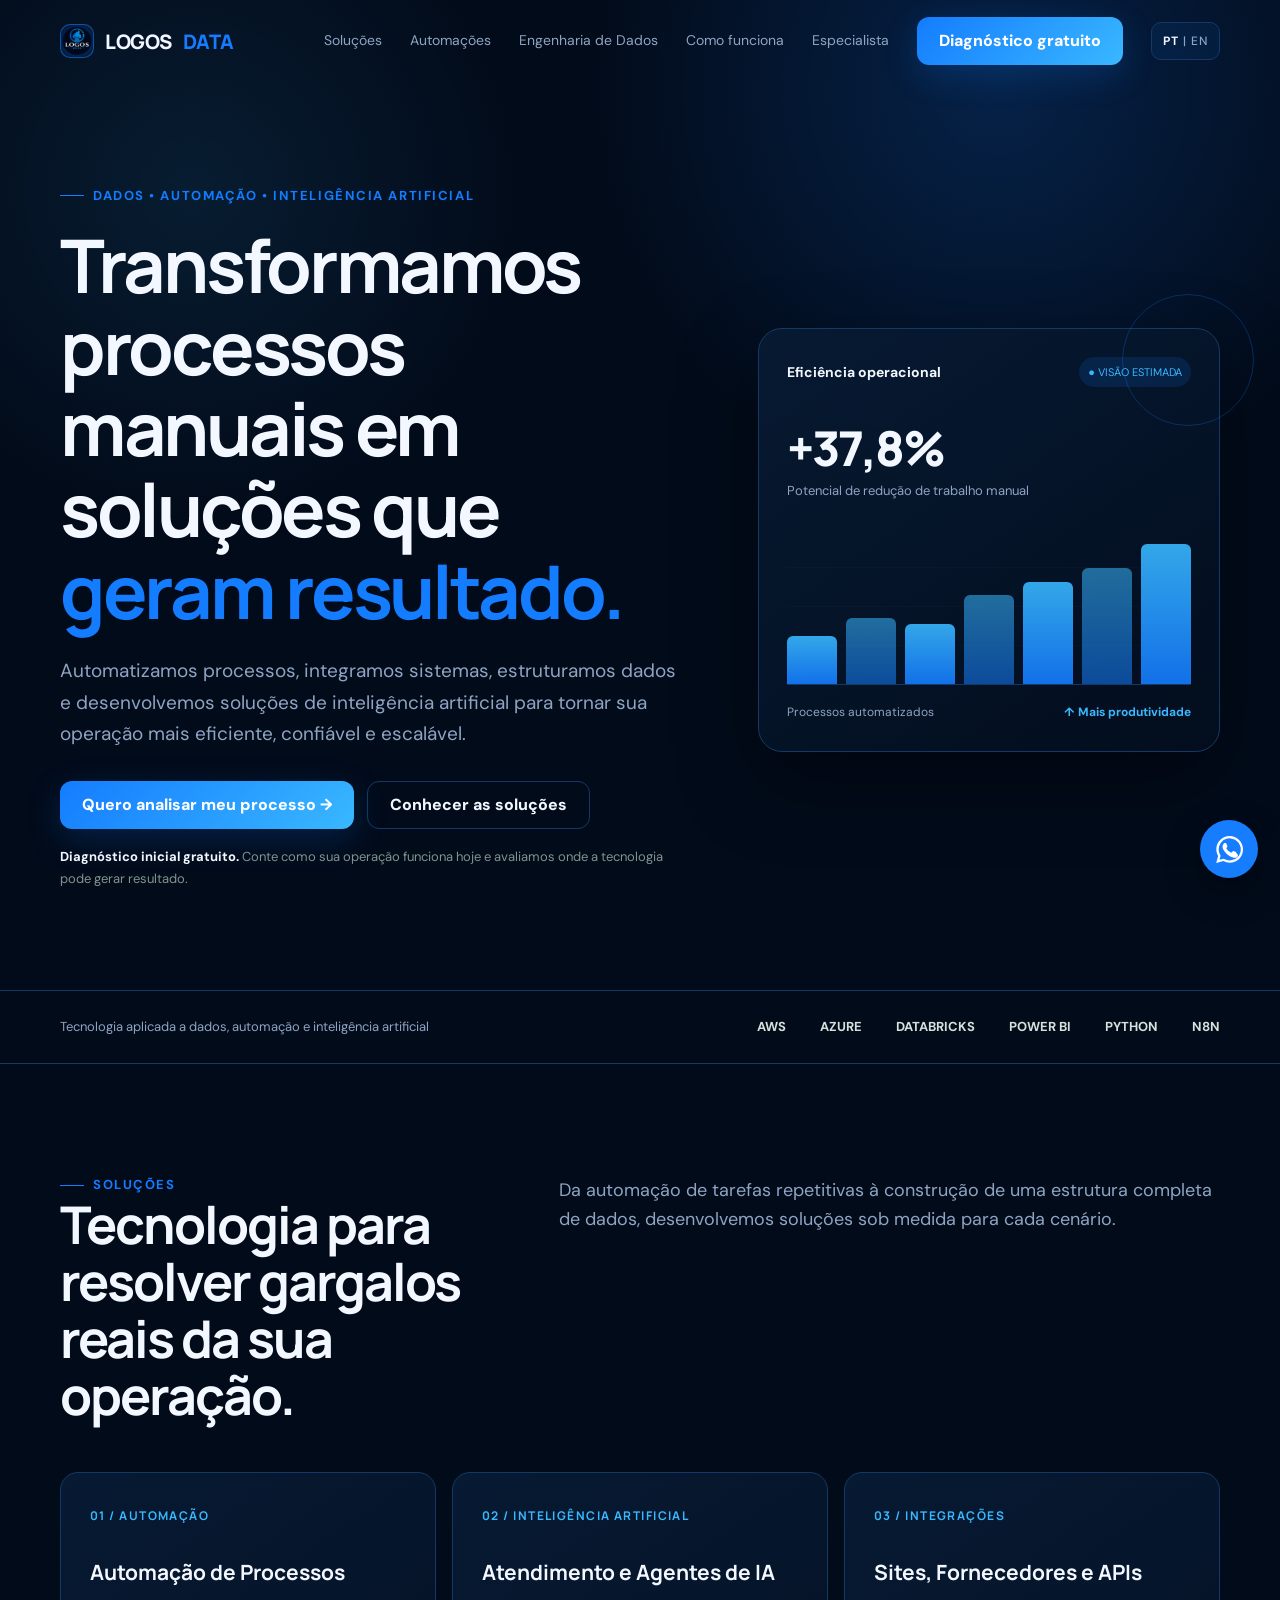
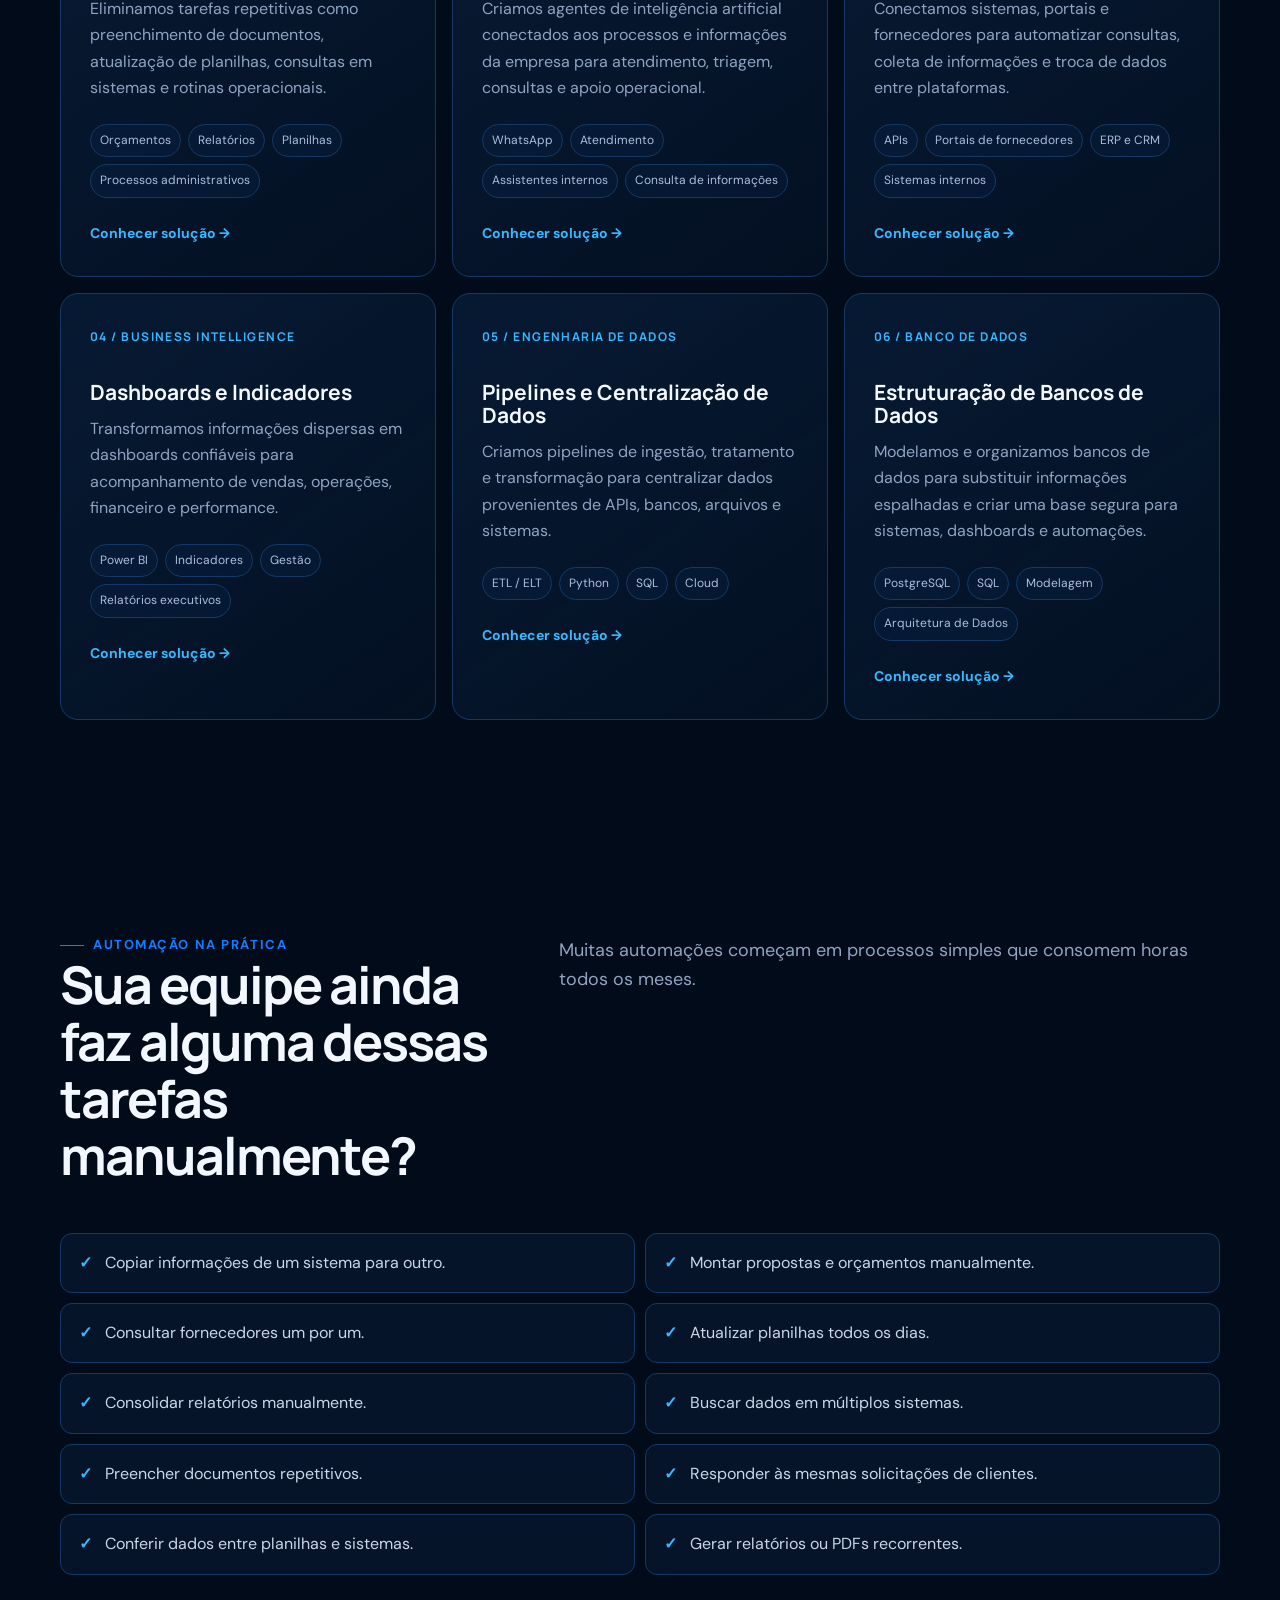
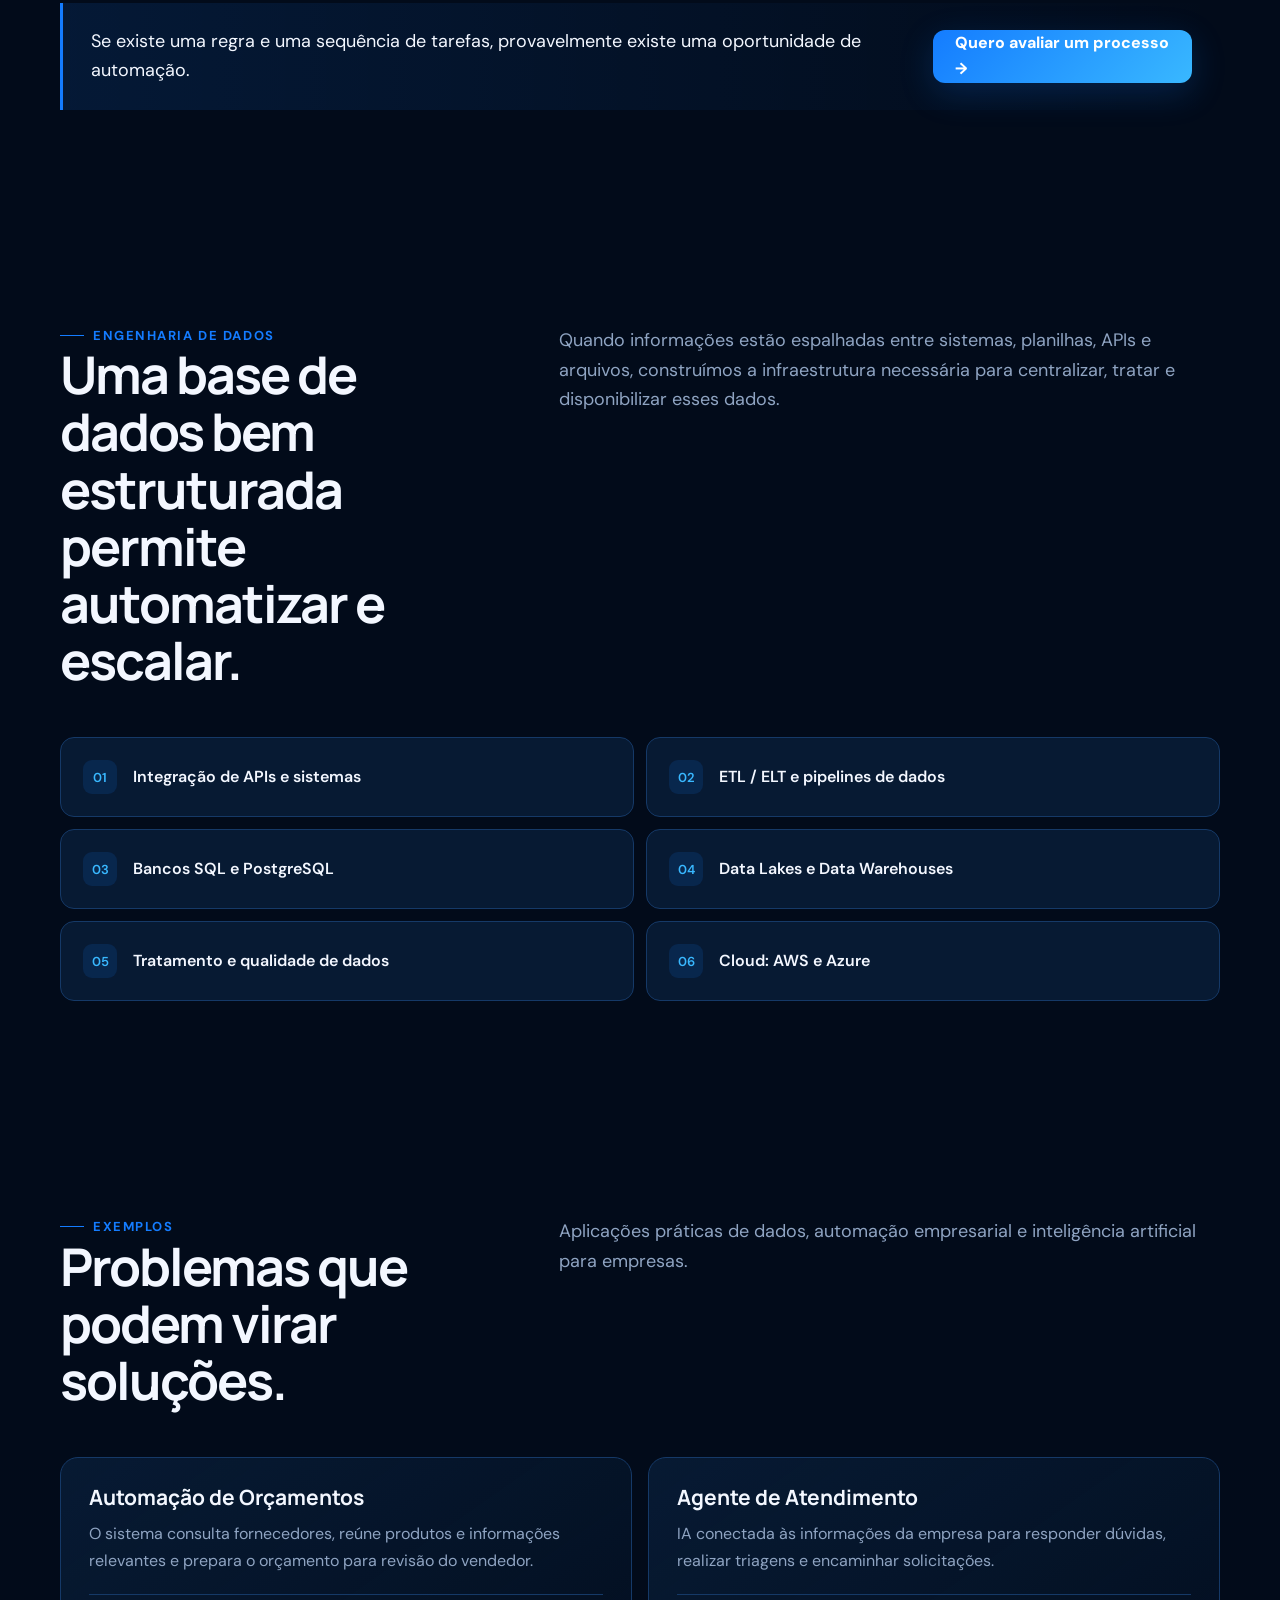
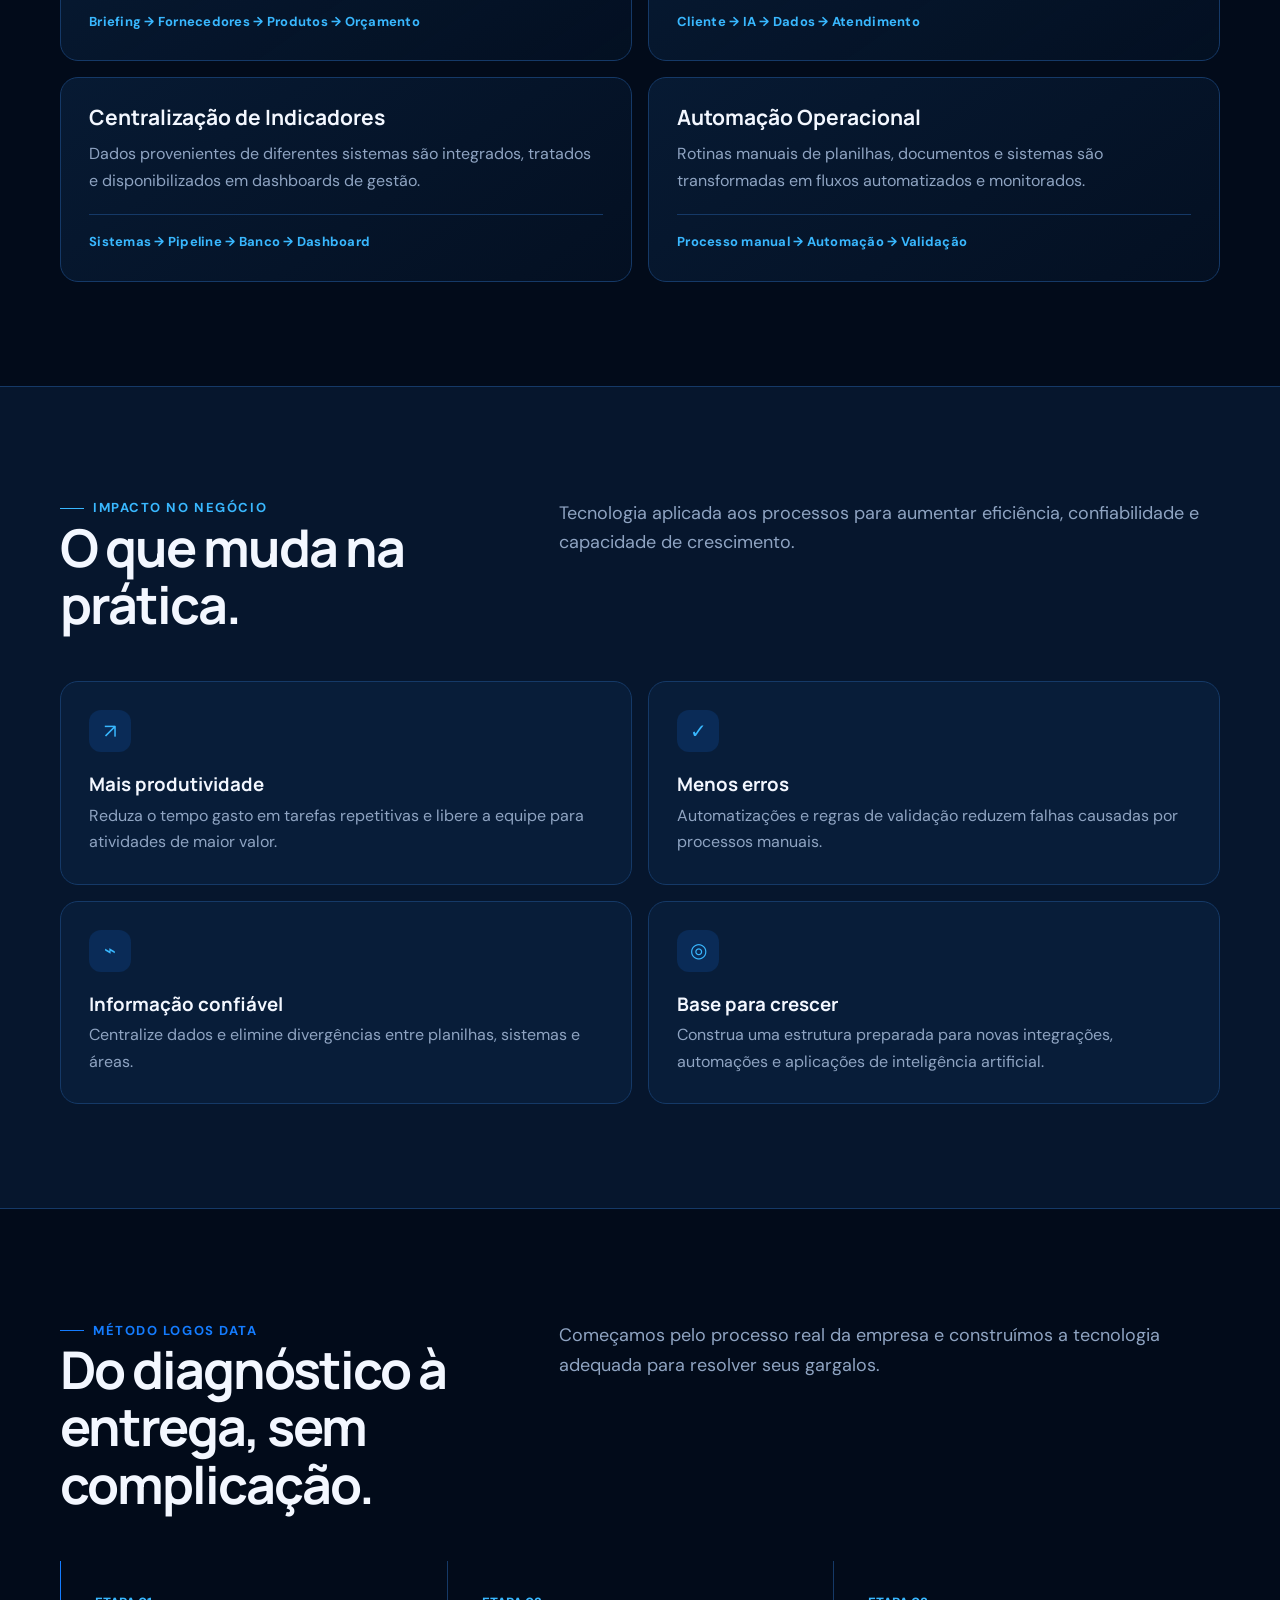
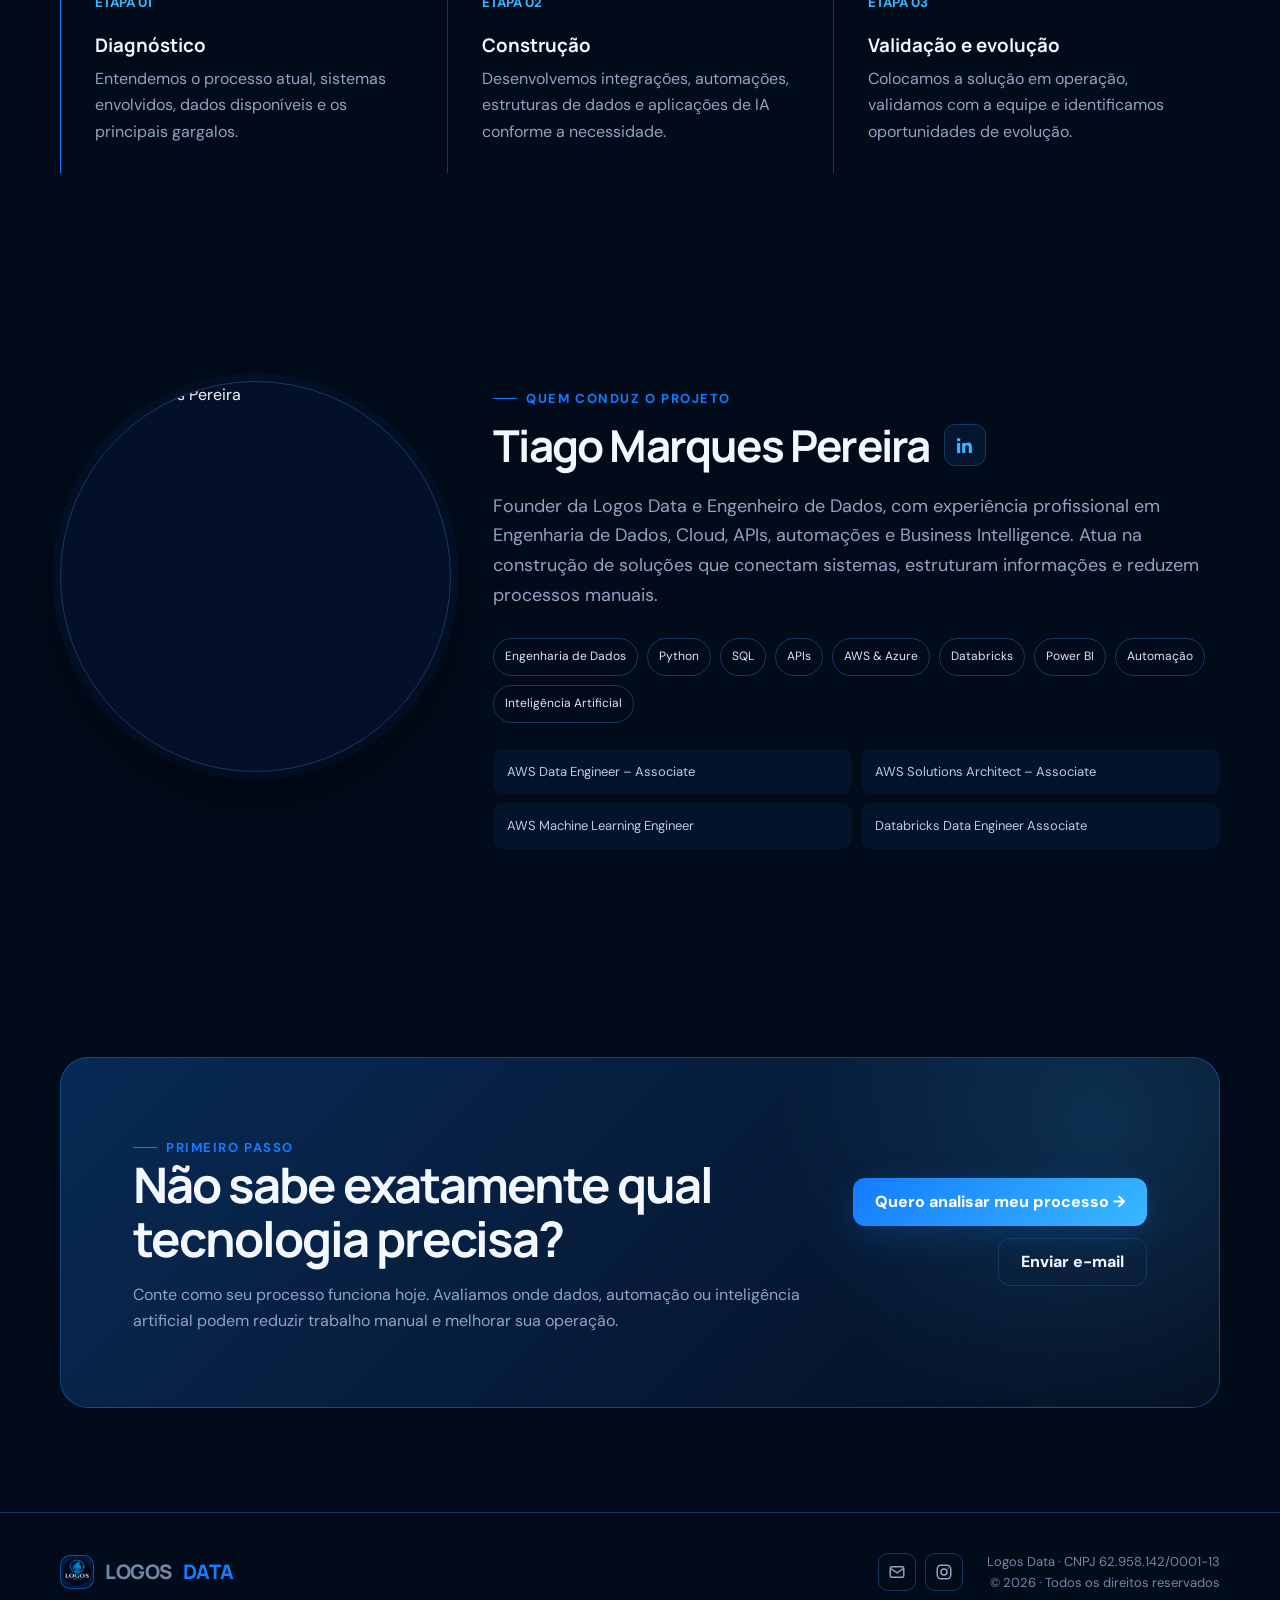
==== commit a2cba175: "Restaura index principal do site" ====
--- a/index.html
+++ b/index.html
@@ -3,9 +3,14 @@
 <head>
   <meta charset="utf-8">
   <meta name="viewport" content="width=device-width,initial-scale=1">
-  <meta name="description" content="Engenharia de dados, automação e BI para transformar dados dispersos em decisões rápidas e confiáveis.">
+  <meta name="description" content="Dados, automação e inteligência artificial para reduzir processos manuais, integrar sistemas e transformar informações em resultados.">
+  <link rel="canonical" href="https://www.logosdata.com.br/">
+  <meta property="og:title" content="Logos Data | Dados, Automação e Inteligência Artificial">
+  <meta property="og:description" content="Dados, automação e inteligência artificial para reduzir processos manuais, integrar sistemas e transformar informações em resultados.">
+  <meta property="og:type" content="website">
+  <meta property="og:locale" content="pt_BR">
   <meta name="theme-color" content="#020b1a">
-  <title>Logos Data | Dados confiáveis para decisões melhores</title>
+  <title>Logos Data | Dados, Automação e Inteligência Artificial</title>
   <link rel="preconnect" href="https://fonts.googleapis.com">
   <link rel="preconnect" href="https://fonts.gstatic.com" crossorigin>
   <link href="https://fonts.googleapis.com/css2?family=DM+Sans:wght@400;500;600;700&family=Manrope:wght@600;700;800&display=swap" rel="stylesheet">
@@ -20,72 +25,89 @@
     .cta-block{padding:72px;border-radius:28px;border:1px solid rgba(20,124,255,.42);background:radial-gradient(circle at 90% 20%,rgba(57,184,255,.16),transparent 30%),linear-gradient(135deg,#082a55,#040e20);display:flex;align-items:center;justify-content:space-between;gap:50px}.cta-block h2{font-size:clamp(32px,4vw,49px);letter-spacing:-2px;max-width:650px}.cta-block p{color:var(--muted);margin:16px 0 0}.contact-actions{display:flex;gap:12px;flex-wrap:wrap;justify-content:flex-end}.contact-actions .button{flex:none}.contact-actions svg{width:18px;height:18px}.footer{padding:38px 0;color:#7088a8;font-size:13px;border-top:1px solid var(--line)}.footer .wrap{display:flex;justify-content:space-between;align-items:center;gap:24px}.footer-right{display:flex;align-items:center;gap:24px}.footer-social{display:flex;gap:9px}.social-link{width:38px;height:38px;display:grid;place-items:center;border:1px solid var(--line);border-radius:10px;color:var(--muted);transition:.2s}.social-link:hover{color:var(--brand2);border-color:var(--brand);transform:translateY(-2px)}.social-link svg{width:18px;height:18px}.legal{text-align:right}.whatsapp-float{position:fixed;right:22px;bottom:22px;width:58px;height:58px;border-radius:50%;display:grid;place-items:center;background:#167dff;color:#fff;text-decoration:none;font-weight:900;box-shadow:0 14px 35px rgba(0,0,0,.35);z-index:5}.whatsapp-float svg{width:27px}
     @keyframes rise{from{transform:scaleY(0)}to{transform:scaleY(1)}}@media(max-width:850px){.nav-links>a:not(.button){display:none}.hero{grid-template-columns:1fr;padding:68px 0}.data-card{max-width:580px}.section-head,.about{grid-template-columns:1fr;gap:24px}.cards,.process{grid-template-columns:1fr}.step{border-left:1px solid var(--line);border-bottom:1px solid var(--line)}.trust .wrap{align-items:flex-start;flex-direction:column}.cta-block{padding:44px 28px;align-items:flex-start;flex-direction:column}.portrait{max-width:380px}}@media(max-width:580px){.wrap{width:min(calc(100% - 28px),var(--max))}.nav .button{min-height:42px;padding:0 13px;font-size:13px}.hero{padding-top:45px}.hero h1{letter-spacing:-2px}.actions{flex-direction:column}.actions .button{width:100%}.outcome-grid,.certs{grid-template-columns:1fr}section{padding:78px 0}.footer .wrap{align-items:flex-start;flex-direction:column}.legal{text-align:left}.cta-block .button{width:100%}.logos{gap:18px}.metric{font-size:40px}}
     @media(max-width:580px){.contact-actions{width:100%;justify-content:stretch}.contact-actions .button{width:100%}.footer-right{align-items:flex-start;flex-direction:column;gap:14px}.legal{text-align:left}}
+    .mini-tags{display:flex;flex-wrap:wrap;gap:7px;margin-top:22px}.mini-tags span{padding:6px 9px;border:1px solid var(--line);border-radius:99px;color:#aac0dd;font-size:12px;background:rgba(20,124,255,.05)}
+    .automation-list{display:grid;grid-template-columns:repeat(2,1fr);gap:10px;margin-top:32px}.automation-item{display:flex;align-items:flex-start;gap:13px;padding:16px 18px;border:1px solid var(--line);border-radius:12px;background:rgba(7,26,51,.62);color:#c9d7e9}.automation-item:before{content:'✓';color:var(--brand2);font-weight:800}.automation-callout{margin-top:28px;padding:24px 28px;border-left:3px solid var(--brand);background:linear-gradient(90deg,rgba(20,124,255,.12),transparent);display:flex;align-items:center;justify-content:space-between;gap:24px}.automation-callout p{margin:0;color:var(--text);font-size:18px}
+    .foundation-grid{display:grid;grid-template-columns:repeat(2,1fr);gap:12px}.foundation-item{display:flex;align-items:center;gap:16px;padding:22px;border:1px solid var(--line);border-radius:14px;background:var(--card);font-weight:600}.foundation-item span{width:34px;height:34px;flex:none;display:grid;place-items:center;border-radius:9px;background:rgba(20,124,255,.13);color:var(--brand2);font-size:13px}
+    .examples-grid{display:grid;grid-template-columns:repeat(2,1fr);gap:16px}.example-card{padding:28px;border:1px solid var(--line);border-radius:18px;background:linear-gradient(145deg,var(--card),rgba(4,17,36,.76))}.example-card h3{font-size:21px;margin-bottom:12px}.example-card p{color:var(--muted);margin:0}.flow{margin-top:20px;padding-top:16px;border-top:1px solid var(--line);color:var(--brand2);font-size:13px;font-weight:700;letter-spacing:.02em}
+    @media(max-width:850px){.automation-callout{align-items:flex-start;flex-direction:column}.examples-grid{grid-template-columns:1fr}}@media(max-width:580px){.nav{gap:10px}.nav-links{gap:8px}.nav-links>.button{display:none}.automation-list,.foundation-grid{grid-template-columns:1fr}.automation-callout .button{width:100%}}
+    html{overflow-x:hidden}
+    .card-link{display:inline-block;margin-top:24px;color:var(--brand2);font-weight:700;font-size:14px;text-decoration:none;transition:.2s}.card-link:hover{color:#fff;transform:translateX(3px)}
   </style>
 </head>
 <body>
   <header class="wrap nav">
     <a class="brand" href="#inicio" aria-label="Logos Data - início"><span class="mark"><img src="logocircular.png" alt="" aria-hidden="true"></span>LOGOS <span>DATA</span></a>
-    <nav class="nav-links" aria-label="Navegação principal"><a href="#solucoes">Soluções</a><a href="#processo">Como funciona</a><a href="#especialista">Especialista</a><a class="button" href="https://wa.me/5511983195720?text=Ol%C3%A1%2C%20vim%20pelo%20site%20da%20Logos%20Data%20e%20gostaria%20de%20agendar%20um%20diagn%C3%B3stico." target="_blank" rel="noopener">Diagnóstico gratuito</a><button class="lang-switch" id="langSwitch" type="button" aria-label="Mudar o idioma para inglês"><span>PT</span> <span class="inactive">| EN</span></button></nav>
+    <nav class="nav-links" aria-label="Navegação principal"><a href="#solucoes">Soluções</a><a href="#automacoes">Automações</a><a href="#engenharia-dados">Engenharia de Dados</a><a href="#processo">Como funciona</a><a href="#especialista">Especialista</a><a class="button" data-cta="nav-whatsapp" href="https://wa.me/5511983195720" target="_blank" rel="noopener">Diagnóstico gratuito</a><button class="lang-switch" id="langSwitch" type="button" aria-label="Mudar o idioma para inglês"><span>PT</span> <span class="inactive">| EN</span></button></nav>
   </header>
   <main id="inicio">
     <div class="wrap hero">
-      <div><span class="eyebrow">Engenharia de dados para negócios</span><h1>Seus dados prontos para <em>gerar resultado.</em></h1><p class="lead">Centralizamos informações, automatizamos processos e criamos dashboards confiáveis para sua empresa decidir mais rápido — sem depender de planilhas frágeis ou trabalho manual.</p><div class="actions"><a class="button" href="https://wa.me/5511983195720?text=Ol%C3%A1%2C%20vim%20pelo%20site%20da%20Logos%20Data%20e%20gostaria%20de%20agendar%20um%20diagn%C3%B3stico." target="_blank" rel="noopener">Falar com um especialista →</a><a class="button ghost" href="#solucoes">Conhecer as soluções</a></div><p class="micro"><b>Diagnóstico inicial gratuito.</b> Sem compromisso e direto ao ponto.</p></div>
-      <div class="data-card" aria-label="Representação visual de crescimento de indicadores"><div class="panel-head"><b>Visão executiva</b><span class="live">● DADOS ATUALIZADOS</span></div><div class="metric">+37,8%</div><div class="metric-note">Eficiência operacional</div><div class="chart"><i class="bar" style="height:31%"></i><i class="bar" style="height:43%"></i><i class="bar" style="height:39%"></i><i class="bar" style="height:58%"></i><i class="bar" style="height:66%"></i><i class="bar" style="height:75%"></i><i class="bar" style="height:91%"></i></div><div class="panel-foot"><span>Processos automatizados</span><b>↑ Decisões mais rápidas</b></div></div>
+      <div><span class="eyebrow">DADOS • AUTOMAÇÃO • INTELIGÊNCIA ARTIFICIAL</span><h1>Transformamos processos manuais em soluções que <em>geram resultado.</em></h1><p class="lead">Automatizamos processos, integramos sistemas, estruturamos dados e desenvolvemos soluções de inteligência artificial para tornar sua operação mais eficiente, confiável e escalável.</p><div class="actions"><a class="button" data-cta="hero-whatsapp" href="https://wa.me/5511983195720" target="_blank" rel="noopener">Quero analisar meu processo →</a><a class="button ghost" href="#solucoes">Conhecer as soluções</a></div><p class="micro"><b>Diagnóstico inicial gratuito.</b> Conte como sua operação funciona hoje e avaliamos onde a tecnologia pode gerar resultado.</p></div>
+      <div class="data-card" aria-label="Representação visual de eficiência operacional"><div class="panel-head"><b>Eficiência operacional</b><span class="live">● VISÃO ESTIMADA</span></div><div class="metric">+37,8%</div><div class="metric-note">Potencial de redução de trabalho manual</div><div class="chart"><i class="bar" style="height:31%"></i><i class="bar" style="height:43%"></i><i class="bar" style="height:39%"></i><i class="bar" style="height:58%"></i><i class="bar" style="height:66%"></i><i class="bar" style="height:75%"></i><i class="bar" style="height:91%"></i></div><div class="panel-foot"><span>Processos automatizados</span><b>↑ Mais produtividade</b></div></div>
     </div>
     <div class="trust"><div class="wrap"><span>Tecnologia e experiência para construir com confiança</span><div class="logos"><span>AWS</span><span>AZURE</span><span>DATABRICKS</span><span>POWER BI</span><span>PYTHON</span><span>N8N</span></div></div></div>
-    <section id="solucoes"><div class="wrap"><div class="section-head"><div><span class="eyebrow">O que resolvemos</span><h2>Da informação dispersa à decisão confiável.</h2></div><p>Projetamos a estrutura certa para cada estágio do negócio. Menos retrabalho operacional, mais visibilidade sobre o que realmente move seus resultados.</p></div><div class="cards"><article class="card"><span class="num">01 / INTEGRAÇÃO</span><h3>Dados em um só lugar</h3><p>Conectamos planilhas, sistemas e bancos de dados para criar uma fonte única e confiável de informação.</p></article><article class="card"><span class="num">02 / AUTOMAÇÃO</span><h3>Processos que rodam sozinhos</h3><p>Substituímos rotinas manuais por pipelines monitorados, reduzindo erros, atrasos e horas desperdiçadas.</p></article><article class="card"><span class="num">03 / INTELIGÊNCIA</span><h3>Indicadores que orientam ações</h3><p>Transformamos dados em dashboards claros, úteis e alinhados às decisões do seu negócio.</p></article></div></div></section>
-    <section class="outcomes"><div class="wrap"><div class="section-head"><div><span class="eyebrow">Impacto no negócio</span><h2>O que muda na prática.</h2></div><p>Uma operação de dados bem estruturada não entrega apenas relatórios: ela devolve tempo, reduz risco e cria capacidade de crescimento.</p></div><div class="outcome-grid"><article class="outcome"><span class="outcome-icon">↗</span><h3>Mais velocidade</h3><p>Informações disponíveis no momento certo, sem esperar consolidações manuais.</p></article><article class="outcome"><span class="outcome-icon">✓</span><h3>Mais confiança</h3><p>Métricas consistentes, regras claras e menos divergência entre áreas.</p></article><article class="outcome"><span class="outcome-icon">⌁</span><h3>Menos retrabalho</h3><p>Automações eliminam tarefas repetitivas e liberam sua equipe para atividades estratégicas.</p></article><article class="outcome"><span class="outcome-icon">◎</span><h3>Base para escalar</h3><p>Arquitetura preparada para novas análises, produtos de dados e inteligência artificial.</p></article></div></div></section>
-    <section id="processo"><div class="wrap"><div class="section-head"><div><span class="eyebrow">Método Logos Data</span><h2>Do diagnóstico à entrega, sem complicação.</h2></div><p>Começamos pelo problema do negócio, priorizamos o que traz retorno e construímos uma solução sustentável para sua equipe.</p></div><div class="process"><article class="step"><small>ETAPA 01</small><h3>Diagnóstico</h3><p>Entendemos objetivos, fontes de dados, gargalos e oportunidades de ganho rápido.</p></article><article class="step"><small>ETAPA 02</small><h3>Plano e construção</h3><p>Definimos prioridades e implementamos integrações, automações e visualizações.</p></article><article class="step"><small>ETAPA 03</small><h3>Entrega e evolução</h3><p>Validamos os resultados, documentamos a solução e apoiamos os próximos passos.</p></article></div></div></section>
-    <section id="especialista"><div class="wrap about"><div class="portrait"><img src="tiago.jpg" alt="Tiago Marques Pereira"></div><div class="about-copy"><span class="eyebrow">Quem conduz o projeto</span><div class="name-row"><h2>Tiago Marques Pereira</h2><a class="linkedin-link" href="https://www.linkedin.com/in/tiago-marques-pereira-867421163/" target="_blank" rel="noopener noreferrer" aria-label="Acessar o LinkedIn de Tiago Marques Pereira" title="Ver perfil no LinkedIn"><svg viewBox="0 0 24 24" fill="currentColor" aria-hidden="true"><path d="M20.45 20.45h-3.56v-5.57c0-1.33-.03-3.04-1.86-3.04-1.86 0-2.14 1.45-2.14 2.94v5.67H9.34V9h3.41v1.56h.05c.47-.9 1.64-1.85 3.37-1.85 3.6 0 4.27 2.37 4.27 5.46v6.28zM5.33 7.43a2.06 2.06 0 1 1 0-4.12 2.06 2.06 0 0 1 0 4.12zM7.11 20.45H3.55V9h3.56v11.45z"/></svg></a></div><p>Founder e Engenheiro de Dados com experiência na interseção entre tecnologia e negócio. Desenvolve pipelines, automações e soluções de BI com foco em clareza, eficiência e impacto mensurável.</p><div class="badges"><span class="badge">Engenharia de Dados</span><span class="badge">ETL / ELT</span><span class="badge">Modelagem Dimensional</span><span class="badge">BI & Dashboards</span><span class="badge">Data Quality</span><span class="badge">Automação</span></div><div class="certs"><div class="cert">AWS Data Engineer – Associate</div><div class="cert">AWS Solutions Architect – Associate</div><div class="cert">AWS Machine Learning Engineer</div><div class="cert">Databricks Data Engineer Associate</div></div></div></div></section>
-    <section id="contato"><div class="wrap"><div class="cta-block"><div><span class="eyebrow">Primeiro passo</span><h2>Descubra onde seus dados podem gerar mais resultado.</h2><p>Converse diretamente com o especialista e receba um diagnóstico inicial do seu cenário.</p></div><div class="contact-actions"><a class="button" href="https://wa.me/5511983195720?text=Ol%C3%A1%2C%20vim%20pelo%20site%20da%20Logos%20Data%20e%20gostaria%20de%20agendar%20um%20diagn%C3%B3stico." target="_blank" rel="noopener">Agendar pelo WhatsApp →</a><a class="button ghost" href="mailto:tiago.marques@logosdata.com.br?subject=Contato%20pelo%20site%20da%20Logos%20Data"><svg viewBox="0 0 24 24" fill="none" stroke="currentColor" stroke-width="2" aria-hidden="true"><rect x="3" y="5" width="18" height="14" rx="2"/><path d="m3 7 9 6 9-6"/></svg>Enviar e-mail</a></div></div></div></section>
+    <section id="solucoes"><div class="wrap"><div class="section-head"><div><span class="eyebrow">SOLUÇÕES</span><h2>Tecnologia para resolver gargalos reais da sua operação.</h2></div><p>Da automação de tarefas repetitivas à construção de uma estrutura completa de dados, desenvolvemos soluções sob medida para cada cenário.</p></div><div class="cards">
+      <article class="card"><span class="num">01 / AUTOMAÇÃO</span><h3>Automação de Processos</h3><p>Eliminamos tarefas repetitivas como preenchimento de documentos, atualização de planilhas, consultas em sistemas e rotinas operacionais.</p><div class="mini-tags"><span>Orçamentos</span><span>Relatórios</span><span>Planilhas</span><span>Processos administrativos</span></div><a href="/automacao-de-processos/" class="card-link">Conhecer solução →</a></article>
+      <article class="card"><span class="num">02 / INTELIGÊNCIA ARTIFICIAL</span><h3>Atendimento e Agentes de IA</h3><p>Criamos agentes de inteligência artificial conectados aos processos e informações da empresa para atendimento, triagem, consultas e apoio operacional.</p><div class="mini-tags"><span>WhatsApp</span><span>Atendimento</span><span>Assistentes internos</span><span>Consulta de informações</span></div><a href="/inteligencia-artificial/" class="card-link">Conhecer solução →</a></article>
+      <article class="card"><span class="num">03 / INTEGRAÇÕES</span><h3>Sites, Fornecedores e APIs</h3><p>Conectamos sistemas, portais e fornecedores para automatizar consultas, coleta de informações e troca de dados entre plataformas.</p><div class="mini-tags"><span>APIs</span><span>Portais de fornecedores</span><span>ERP e CRM</span><span>Sistemas internos</span></div><a href="/integracoes-sistemas/" class="card-link">Conhecer solução →</a></article>
+      <article class="card"><span class="num">04 / BUSINESS INTELLIGENCE</span><h3>Dashboards e Indicadores</h3><p>Transformamos informações dispersas em dashboards confiáveis para acompanhamento de vendas, operações, financeiro e performance.</p><div class="mini-tags"><span>Power BI</span><span>Indicadores</span><span>Gestão</span><span>Relatórios executivos</span></div><a href="/business-intelligence/" class="card-link">Conhecer solução →</a></article>
+      <article class="card"><span class="num">05 / ENGENHARIA DE DADOS</span><h3>Pipelines e Centralização de Dados</h3><p>Criamos pipelines de ingestão, tratamento e transformação para centralizar dados provenientes de APIs, bancos, arquivos e sistemas.</p><div class="mini-tags"><span>ETL / ELT</span><span>Python</span><span>SQL</span><span>Cloud</span></div><a href="/engenharia-de-dados/" class="card-link">Conhecer solução →</a></article>
+      <article class="card"><span class="num">06 / BANCO DE DADOS</span><h3>Estruturação de Bancos de Dados</h3><p>Modelamos e organizamos bancos de dados para substituir informações espalhadas e criar uma base segura para sistemas, dashboards e automações.</p><div class="mini-tags"><span>PostgreSQL</span><span>SQL</span><span>Modelagem</span><span>Arquitetura de Dados</span></div><a href="/bancos-de-dados/" class="card-link">Conhecer solução →</a></article>
+    </div></div></section>
+    <section id="automacoes"><div class="wrap"><div class="section-head"><div><span class="eyebrow">AUTOMAÇÃO NA PRÁTICA</span><h2>Sua equipe ainda faz alguma dessas tarefas manualmente?</h2></div><p>Muitas automações começam em processos simples que consomem horas todos os meses.</p></div><div class="automation-list"><div class="automation-item">Copiar informações de um sistema para outro.</div><div class="automation-item">Montar propostas e orçamentos manualmente.</div><div class="automation-item">Consultar fornecedores um por um.</div><div class="automation-item">Atualizar planilhas todos os dias.</div><div class="automation-item">Consolidar relatórios manualmente.</div><div class="automation-item">Buscar dados em múltiplos sistemas.</div><div class="automation-item">Preencher documentos repetitivos.</div><div class="automation-item">Responder às mesmas solicitações de clientes.</div><div class="automation-item">Conferir dados entre planilhas e sistemas.</div><div class="automation-item">Gerar relatórios ou PDFs recorrentes.</div></div><div class="automation-callout"><p>Se existe uma regra e uma sequência de tarefas, provavelmente existe uma oportunidade de automação.</p><a class="button" data-cta="automation-whatsapp" href="https://wa.me/5511983195720" target="_blank" rel="noopener">Quero avaliar um processo →</a></div></div></section>
+    <section id="engenharia-dados"><div class="wrap"><div class="section-head"><div><span class="eyebrow">ENGENHARIA DE DADOS</span><h2>Uma base de dados bem estruturada permite automatizar e escalar.</h2></div><p>Quando informações estão espalhadas entre sistemas, planilhas, APIs e arquivos, construímos a infraestrutura necessária para centralizar, tratar e disponibilizar esses dados.</p></div><div class="foundation-grid"><div class="foundation-item"><span>01</span>Integração de APIs e sistemas</div><div class="foundation-item"><span>02</span>ETL / ELT e pipelines de dados</div><div class="foundation-item"><span>03</span>Bancos SQL e PostgreSQL</div><div class="foundation-item"><span>04</span>Data Lakes e Data Warehouses</div><div class="foundation-item"><span>05</span>Tratamento e qualidade de dados</div><div class="foundation-item"><span>06</span>Cloud: AWS e Azure</div></div></div></section>
+    <section id="exemplos"><div class="wrap"><div class="section-head"><div><span class="eyebrow">EXEMPLOS</span><h2>Problemas que podem virar soluções.</h2></div><p>Aplicações práticas de dados, automação empresarial e inteligência artificial para empresas.</p></div><div class="examples-grid"><article class="example-card"><h3>Automação de Orçamentos</h3><p>O sistema consulta fornecedores, reúne produtos e informações relevantes e prepara o orçamento para revisão do vendedor.</p><div class="flow">Briefing → Fornecedores → Produtos → Orçamento</div></article><article class="example-card"><h3>Agente de Atendimento</h3><p>IA conectada às informações da empresa para responder dúvidas, realizar triagens e encaminhar solicitações.</p><div class="flow">Cliente → IA → Dados → Atendimento</div></article><article class="example-card"><h3>Centralização de Indicadores</h3><p>Dados provenientes de diferentes sistemas são integrados, tratados e disponibilizados em dashboards de gestão.</p><div class="flow">Sistemas → Pipeline → Banco → Dashboard</div></article><article class="example-card"><h3>Automação Operacional</h3><p>Rotinas manuais de planilhas, documentos e sistemas são transformadas em fluxos automatizados e monitorados.</p><div class="flow">Processo manual → Automação → Validação</div></article></div></div></section>
+    <section class="outcomes"><div class="wrap"><div class="section-head"><div><span class="eyebrow">Impacto no negócio</span><h2>O que muda na prática.</h2></div><p>Tecnologia aplicada aos processos para aumentar eficiência, confiabilidade e capacidade de crescimento.</p></div><div class="outcome-grid"><article class="outcome"><span class="outcome-icon">↗</span><h3>Mais produtividade</h3><p>Reduza o tempo gasto em tarefas repetitivas e libere a equipe para atividades de maior valor.</p></article><article class="outcome"><span class="outcome-icon">✓</span><h3>Menos erros</h3><p>Automatizações e regras de validação reduzem falhas causadas por processos manuais.</p></article><article class="outcome"><span class="outcome-icon">⌁</span><h3>Informação confiável</h3><p>Centralize dados e elimine divergências entre planilhas, sistemas e áreas.</p></article><article class="outcome"><span class="outcome-icon">◎</span><h3>Base para crescer</h3><p>Construa uma estrutura preparada para novas integrações, automações e aplicações de inteligência artificial.</p></article></div></div></section>
+    <section id="processo"><div class="wrap"><div class="section-head"><div><span class="eyebrow">Método Logos Data</span><h2>Do diagnóstico à entrega, sem complicação.</h2></div><p>Começamos pelo processo real da empresa e construímos a tecnologia adequada para resolver seus gargalos.</p></div><div class="process"><article class="step"><small>ETAPA 01</small><h3>Diagnóstico</h3><p>Entendemos o processo atual, sistemas envolvidos, dados disponíveis e os principais gargalos.</p></article><article class="step"><small>ETAPA 02</small><h3>Construção</h3><p>Desenvolvemos integrações, automações, estruturas de dados e aplicações de IA conforme a necessidade.</p></article><article class="step"><small>ETAPA 03</small><h3>Validação e evolução</h3><p>Colocamos a solução em operação, validamos com a equipe e identificamos oportunidades de evolução.</p></article></div></div></section>
+    <section id="especialista"><div class="wrap about"><div class="portrait"><img src="tiago.jpg" alt="Tiago Marques Pereira"></div><div class="about-copy"><span class="eyebrow">Quem conduz o projeto</span><div class="name-row"><h2>Tiago Marques Pereira</h2><a class="linkedin-link" href="https://www.linkedin.com/in/tiago-marques-pereira-867421163/" target="_blank" rel="noopener noreferrer" aria-label="Acessar o LinkedIn de Tiago Marques Pereira" title="Ver perfil no LinkedIn"><svg viewBox="0 0 24 24" fill="currentColor" aria-hidden="true"><path d="M20.45 20.45h-3.56v-5.57c0-1.33-.03-3.04-1.86-3.04-1.86 0-2.14 1.45-2.14 2.94v5.67H9.34V9h3.41v1.56h.05c.47-.9 1.64-1.85 3.37-1.85 3.6 0 4.27 2.37 4.27 5.46v6.28zM5.33 7.43a2.06 2.06 0 1 1 0-4.12 2.06 2.06 0 0 1 0 4.12zM7.11 20.45H3.55V9h3.56v11.45z"/></svg></a></div><p>Founder da Logos Data e Engenheiro de Dados, com experiência profissional em Engenharia de Dados, Cloud, APIs, automações e Business Intelligence. Atua na construção de soluções que conectam sistemas, estruturam informações e reduzem processos manuais.</p><div class="badges"><span class="badge">Engenharia de Dados</span><span class="badge">Python</span><span class="badge">SQL</span><span class="badge">APIs</span><span class="badge">AWS &amp; Azure</span><span class="badge">Databricks</span><span class="badge">Power BI</span><span class="badge">Automação</span><span class="badge">Inteligência Artificial</span></div><div class="certs"><div class="cert">AWS Data Engineer – Associate</div><div class="cert">AWS Solutions Architect – Associate</div><div class="cert">AWS Machine Learning Engineer</div><div class="cert">Databricks Data Engineer Associate</div></div></div></div></section>
+    <section id="contato"><div class="wrap"><div class="cta-block"><div><span class="eyebrow">PRIMEIRO PASSO</span><h2>Não sabe exatamente qual tecnologia precisa?</h2><p>Conte como seu processo funciona hoje. Avaliamos onde dados, automação ou inteligência artificial podem reduzir trabalho manual e melhorar sua operação.</p></div><div class="contact-actions"><a class="button" data-cta="contact-whatsapp" href="https://wa.me/5511983195720" target="_blank" rel="noopener">Quero analisar meu processo →</a><a class="button ghost" href="mailto:tiago.marques@logosdata.com.br"><svg viewBox="0 0 24 24" fill="none" stroke="currentColor" stroke-width="2" aria-hidden="true"><rect x="3" y="5" width="18" height="14" rx="2"/><path d="m3 7 9 6 9-6"/></svg>Enviar e-mail</a></div></div></div></section>
   </main>
   <footer class="footer"><div class="wrap"><a class="brand" href="#inicio"><span class="mark"><img src="logocircular.png" alt="" aria-hidden="true"></span>LOGOS <span>DATA</span></a><div class="footer-right"><div class="footer-social"><a class="social-link" href="mailto:tiago.marques@logosdata.com.br?subject=Contato%20pelo%20site%20da%20Logos%20Data" aria-label="Enviar e-mail para a Logos Data" title="tiago.marques@logosdata.com.br"><svg viewBox="0 0 24 24" fill="none" stroke="currentColor" stroke-width="2" aria-hidden="true"><rect x="3" y="5" width="18" height="14" rx="2"/><path d="m3 7 9 6 9-6"/></svg></a><a class="social-link" href="https://www.instagram.com/logosdata_/" target="_blank" rel="noopener noreferrer" aria-label="Acessar o Instagram da Logos Data" title="@logosdata_"><svg viewBox="0 0 24 24" fill="none" stroke="currentColor" stroke-width="2" aria-hidden="true"><rect x="3" y="3" width="18" height="18" rx="5"/><circle cx="12" cy="12" r="4"/><circle cx="17.5" cy="6.5" r="1" fill="currentColor" stroke="none"/></svg></a></div><div class="legal">Logos Data · CNPJ 62.958.142/0001-13<br>© 2026 · Todos os direitos reservados</div></div></div></footer>
   <a class="whatsapp-float" href="https://wa.me/5511983195720?text=Ol%C3%A1%2C%20vim%20pelo%20site%20da%20Logos%20Data%20e%20gostaria%20de%20agendar%20um%20diagn%C3%B3stico." target="_blank" rel="noopener" aria-label="Falar com a Logos Data no WhatsApp"><svg viewBox="0 0 24 24" fill="currentColor"><path d="M20.5 3.5A11.8 11.8 0 0 0 12.1 0C5.6 0 .3 5.3.3 11.8c0 2.1.5 4.1 1.6 5.9L.2 24l6.5-1.7c1.7.9 3.6 1.4 5.5 1.4 6.5 0 11.8-5.3 11.8-11.8 0-3.2-1.2-6.1-3.5-8.4zm-8.3 18.2c-1.7 0-3.4-.5-4.9-1.3l-.4-.2-3.8 1 1-3.7-.2-.4a9.8 9.8 0 1 1 8.3 4.6zm5.4-7.4c-.3-.1-1.7-.8-2-.9-.3-.1-.5-.1-.7.1-.2.3-.8.9-.9 1.1-.2.2-.4.2-.7.1-1.7-.9-2.9-1.6-4-3.6-.3-.5.3-.5.8-1.6.1-.2 0-.4 0-.6l-.9-2.1c-.2-.6-.5-.5-.7-.5h-.6c-.2 0-.6.1-.9.4-.3.3-1.2 1.2-1.2 2.9s1.3 3.4 1.4 3.6c.2.2 2.5 3.8 6 5.3 2.2.9 3.1 1 4.2.8.7-.1 1.7-.7 1.9-1.4.2-.7.2-1.3.2-1.4-.1-.1-.3-.2-.6-.3z"/></svg></a>
   <script>
-    const translations = {
-      pt: {
-        title:'Logos Data | Dados confiáveis para decisões melhores', description:'Engenharia de dados, automação e BI para transformar dados dispersos em decisões rápidas e confiáveis.',
-        nav:['Soluções','Como funciona','Especialista','Diagnóstico gratuito'],
-        hero:['Engenharia de dados para negócios','Seus dados prontos para <em>gerar resultado.</em>','Centralizamos informações, automatizamos processos e criamos dashboards confiáveis para sua empresa decidir mais rápido — sem depender de planilhas frágeis ou trabalho manual.','Falar com um especialista →','Conhecer as soluções','<b>Diagnóstico inicial gratuito.</b> Sem compromisso e direto ao ponto.'],
-        panel:['Visão executiva','● DADOS ATUALIZADOS','Eficiência operacional','Processos automatizados','↑ Decisões mais rápidas'], trust:'Tecnologia e experiência para construir com confiança',
-        solutions:['O que resolvemos','Da informação dispersa à decisão confiável.','Projetamos a estrutura certa para cada estágio do negócio. Menos retrabalho operacional, mais visibilidade sobre o que realmente move seus resultados.','01 / INTEGRAÇÃO','Dados em um só lugar','Conectamos planilhas, sistemas e bancos de dados para criar uma fonte única e confiável de informação.','02 / AUTOMAÇÃO','Processos que rodam sozinhos','Substituímos rotinas manuais por pipelines monitorados, reduzindo erros, atrasos e horas desperdiçadas.','03 / INTELIGÊNCIA','Indicadores que orientam ações','Transformamos dados em dashboards claros, úteis e alinhados às decisões do seu negócio.'],
-        outcomes:['Impacto no negócio','O que muda na prática.','Uma operação de dados bem estruturada não entrega apenas relatórios: ela devolve tempo, reduz risco e cria capacidade de crescimento.','Mais velocidade','Informações disponíveis no momento certo, sem esperar consolidações manuais.','Mais confiança','Métricas consistentes, regras claras e menos divergência entre áreas.','Menos retrabalho','Automações eliminam tarefas repetitivas e liberam sua equipe para atividades estratégicas.','Base para escalar','Arquitetura preparada para novas análises, produtos de dados e inteligência artificial.'],
-        process:['Método Logos Data','Do diagnóstico à entrega, sem complicação.','Começamos pelo problema do negócio, priorizamos o que traz retorno e construímos uma solução sustentável para sua equipe.','ETAPA 01','Diagnóstico','Entendemos objetivos, fontes de dados, gargalos e oportunidades de ganho rápido.','ETAPA 02','Plano e construção','Definimos prioridades e implementamos integrações, automações e visualizações.','ETAPA 03','Entrega e evolução','Validamos os resultados, documentamos a solução e apoiamos os próximos passos.'],
-        about:['Quem conduz o projeto','Founder e Engenheiro de Dados com experiência na interseção entre tecnologia e negócio. Desenvolve pipelines, automações e soluções de BI com foco em clareza, eficiência e impacto mensurável.','Engenharia de Dados','ETL / ELT','Modelagem Dimensional','BI & Dashboards','Data Quality','Automação'],
-        contact:['Primeiro passo','Descubra onde seus dados podem gerar mais resultado.','Converse diretamente com o especialista e receba um diagnóstico inicial do seu cenário.','Agendar pelo WhatsApp →','Enviar e-mail'],
-        legal:'Logos Data · CNPJ 62.958.142/0001-13<br>© 2026 · Todos os direitos reservados', switchLabel:'Mudar o idioma para inglês', switchHtml:'<span>PT</span> <span class="inactive">| EN</span>', whatsapp:'Olá, vim pelo site da Logos Data e gostaria de agendar um diagnóstico.', emailSubject:'Contato pelo site da Logos Data'
+    const translations={
+      pt:{
+        title:'Logos Data | Dados, Automação e Inteligência Artificial',description:'Dados, automação e inteligência artificial para reduzir processos manuais, integrar sistemas e transformar informações em resultados.',locale:'pt_BR',
+        nav:['Soluções','Automações','Engenharia de Dados','Como funciona','Especialista','Diagnóstico gratuito'],
+        hero:['DADOS • AUTOMAÇÃO • INTELIGÊNCIA ARTIFICIAL','Transformamos processos manuais em soluções que <em>geram resultado.</em>','Automatizamos processos, integramos sistemas, estruturamos dados e desenvolvemos soluções de inteligência artificial para tornar sua operação mais eficiente, confiável e escalável.','Quero analisar meu processo →','Conhecer as soluções','<b>Diagnóstico inicial gratuito.</b> Conte como sua operação funciona hoje e avaliamos onde a tecnologia pode gerar resultado.'],
+        panel:['Eficiência operacional','● VISÃO ESTIMADA','Potencial de redução de trabalho manual','Processos automatizados','↑ Mais produtividade'],trust:'Tecnologia aplicada a dados, automação e inteligência artificial',
+        solutionsHead:['SOLUÇÕES','Tecnologia para resolver gargalos reais da sua operação.','Da automação de tarefas repetitivas à construção de uma estrutura completa de dados, desenvolvemos soluções sob medida para cada cenário.'],
+        solutions:[['01 / AUTOMAÇÃO','Automação de Processos','Eliminamos tarefas repetitivas como preenchimento de documentos, atualização de planilhas, consultas em sistemas e rotinas operacionais.',['Orçamentos','Relatórios','Planilhas','Processos administrativos']],['02 / INTELIGÊNCIA ARTIFICIAL','Atendimento e Agentes de IA','Criamos agentes de inteligência artificial conectados aos processos e informações da empresa para atendimento, triagem, consultas e apoio operacional.',['WhatsApp','Atendimento','Assistentes internos','Consulta de informações']],['03 / INTEGRAÇÕES','Sites, Fornecedores e APIs','Conectamos sistemas, portais e fornecedores para automatizar consultas, coleta de informações e troca de dados entre plataformas.',['APIs','Portais de fornecedores','ERP e CRM','Sistemas internos']],['04 / BUSINESS INTELLIGENCE','Dashboards e Indicadores','Transformamos informações dispersas em dashboards confiáveis para acompanhamento de vendas, operações, financeiro e performance.',['Power BI','Indicadores','Gestão','Relatórios executivos']],['05 / ENGENHARIA DE DADOS','Pipelines e Centralização de Dados','Criamos pipelines de ingestão, tratamento e transformação para centralizar dados provenientes de APIs, bancos, arquivos e sistemas.',['ETL / ELT','Python','SQL','Cloud']],['06 / BANCO DE DADOS','Estruturação de Bancos de Dados','Modelamos e organizamos bancos de dados para substituir informações espalhadas e criar uma base segura para sistemas, dashboards e automações.',['PostgreSQL','SQL','Modelagem','Arquitetura de Dados']]],solutionLink:'Conhecer solução →',
+        automationHead:['AUTOMAÇÃO NA PRÁTICA','Sua equipe ainda faz alguma dessas tarefas manualmente?','Muitas automações começam em processos simples que consomem horas todos os meses.'],automationItems:['Copiar informações de um sistema para outro.','Montar propostas e orçamentos manualmente.','Consultar fornecedores um por um.','Atualizar planilhas todos os dias.','Consolidar relatórios manualmente.','Buscar dados em múltiplos sistemas.','Preencher documentos repetitivos.','Responder às mesmas solicitações de clientes.','Conferir dados entre planilhas e sistemas.','Gerar relatórios ou PDFs recorrentes.'],automationCall:['Se existe uma regra e uma sequência de tarefas, provavelmente existe uma oportunidade de automação.','Quero avaliar um processo →'],
+        engineeringHead:['ENGENHARIA DE DADOS','Uma base de dados bem estruturada permite automatizar e escalar.','Quando informações estão espalhadas entre sistemas, planilhas, APIs e arquivos, construímos a infraestrutura necessária para centralizar, tratar e disponibilizar esses dados.'],engineeringItems:['Integração de APIs e sistemas','ETL / ELT e pipelines de dados','Bancos SQL e PostgreSQL','Data Lakes e Data Warehouses','Tratamento e qualidade de dados','Cloud: AWS e Azure'],
+        examplesHead:['EXEMPLOS','Problemas que podem virar soluções.','Aplicações práticas de dados, automação empresarial e inteligência artificial para empresas.'],examples:[['Automação de Orçamentos','O sistema consulta fornecedores, reúne produtos e informações relevantes e prepara o orçamento para revisão do vendedor.','Briefing → Fornecedores → Produtos → Orçamento'],['Agente de Atendimento','IA conectada às informações da empresa para responder dúvidas, realizar triagens e encaminhar solicitações.','Cliente → IA → Dados → Atendimento'],['Centralização de Indicadores','Dados provenientes de diferentes sistemas são integrados, tratados e disponibilizados em dashboards de gestão.','Sistemas → Pipeline → Banco → Dashboard'],['Automação Operacional','Rotinas manuais de planilhas, documentos e sistemas são transformadas em fluxos automatizados e monitorados.','Processo manual → Automação → Validação']],
+        outcomes:['Impacto no negócio','O que muda na prática.','Tecnologia aplicada aos processos para aumentar eficiência, confiabilidade e capacidade de crescimento.','Mais produtividade','Reduza o tempo gasto em tarefas repetitivas e libere a equipe para atividades de maior valor.','Menos erros','Automatizações e regras de validação reduzem falhas causadas por processos manuais.','Informação confiável','Centralize dados e elimine divergências entre planilhas, sistemas e áreas.','Base para crescer','Construa uma estrutura preparada para novas integrações, automações e aplicações de inteligência artificial.'],
+        process:['Método Logos Data','Do diagnóstico à entrega, sem complicação.','Começamos pelo processo real da empresa e construímos a tecnologia adequada para resolver seus gargalos.','ETAPA 01','Diagnóstico','Entendemos o processo atual, sistemas envolvidos, dados disponíveis e os principais gargalos.','ETAPA 02','Construção','Desenvolvemos integrações, automações, estruturas de dados e aplicações de IA conforme a necessidade.','ETAPA 03','Validação e evolução','Colocamos a solução em operação, validamos com a equipe e identificamos oportunidades de evolução.'],
+        about:['Quem conduz o projeto','Founder da Logos Data e Engenheiro de Dados, com experiência profissional em Engenharia de Dados, Cloud, APIs, automações e Business Intelligence. Atua na construção de soluções que conectam sistemas, estruturam informações e reduzem processos manuais.','Engenharia de Dados','Python','SQL','APIs','AWS & Azure','Databricks','Power BI','Automação','Inteligência Artificial'],
+        contact:['PRIMEIRO PASSO','Não sabe exatamente qual tecnologia precisa?','Conte como seu processo funciona hoje. Avaliamos onde dados, automação ou inteligência artificial podem reduzir trabalho manual e melhorar sua operação.','Quero analisar meu processo →','Enviar e-mail'],legal:'Logos Data · CNPJ 62.958.142/0001-13<br>© 2026 · Todos os direitos reservados',switchLabel:'Mudar o idioma para inglês',switchHtml:'<span>PT</span> <span class="inactive">| EN</span>',whatsapp:'Olá, vim pelo site da Logos Data e gostaria de avaliar um processo da minha empresa.',emailSubject:'Contato pelo site da Logos Data'
       },
-      en: {
-        title:'Logos Data | Reliable data for better decisions', description:'Data engineering, automation, and BI to turn scattered data into fast, reliable decisions.',
-        nav:['Solutions','How it works','Specialist','Free assessment'],
-        hero:['Data engineering for business','Your data ready to <em>drive results.</em>','We centralize information, automate processes, and build reliable dashboards so your company can make faster decisions — without fragile spreadsheets or manual work.','Talk to a specialist →','Explore our solutions','<b>Free initial assessment.</b> No commitment, straight to the point.'],
-        panel:['Executive overview','● DATA UP TO DATE','Operational efficiency','Automated processes','↑ Faster decisions'], trust:'Technology and experience you can build on',
-        solutions:['What we solve','From scattered information to reliable decisions.','We design the right data foundation for every stage of your business. Less operational rework and greater visibility into what truly drives results.','01 / INTEGRATION','All your data in one place','We connect spreadsheets, systems, and databases to create a single, reliable source of truth.','02 / AUTOMATION','Processes that run themselves','We replace manual routines with monitored pipelines, reducing errors, delays, and wasted hours.','03 / INTELLIGENCE','Metrics that guide action','We turn data into clear, useful dashboards aligned with your business decisions.'],
-        outcomes:['Business impact','What changes in practice.','A well-structured data operation delivers more than reports: it gives time back, reduces risk, and creates room for growth.','Move faster','Information available when you need it, without waiting for manual consolidation.','Build confidence','Consistent metrics, clear rules, and fewer discrepancies between teams.','Reduce rework','Automation eliminates repetitive tasks and frees your team for strategic work.','Ready to scale','An architecture prepared for new analytics, data products, and artificial intelligence.'],
-        process:['The Logos Data method','From assessment to delivery, without the complexity.','We start with the business problem, prioritize what generates value, and build a sustainable solution for your team.','STEP 01','Assessment','We understand your goals, data sources, bottlenecks, and quick-win opportunities.','STEP 02','Plan and build','We define priorities and implement integrations, automation, and visualizations.','STEP 03','Delivery and evolution','We validate results, document the solution, and support your next steps.'],
-        about:['Your project specialist','Founder and Data Engineer working at the intersection of technology and business. He builds pipelines, automation, and BI solutions focused on clarity, efficiency, and measurable impact.','Data Engineering','ETL / ELT','Dimensional Modeling','BI & Dashboards','Data Quality','Automation'],
-        contact:['First step','Discover where your data can create more value.','Talk directly to a specialist and get an initial assessment of your current data landscape.','Schedule via WhatsApp →','Send an email'],
-        legal:'Logos Data · Brazilian Company ID 62.958.142/0001-13<br>© 2026 · All rights reserved', switchLabel:'Mudar o idioma para português', switchHtml:'<span class="inactive">PT |</span> <span>EN</span>', whatsapp:'Hello, I found Logos Data through the website and would like to schedule an assessment.', emailSubject:'Contact from the Logos Data website'
+      en:{
+        title:'Logos Data | Data, Automation and Artificial Intelligence',description:'Data, automation and artificial intelligence solutions to reduce manual work, integrate systems and turn information into business results.',locale:'en_US',
+        nav:['Solutions','Automation','Data Engineering','How it works','Specialist','Free assessment'],
+        hero:['DATA • AUTOMATION • ARTIFICIAL INTELLIGENCE','We turn manual processes into solutions that <em>drive results.</em>','We automate processes, integrate systems, structure data, and develop artificial intelligence solutions to make your operation more efficient, reliable, and scalable.','Analyze my process →','Explore our solutions','<b>Free initial assessment.</b> Tell us how your operation works today and we will evaluate where technology can create value.'],
+        panel:['Operational efficiency','● ESTIMATED VIEW','Potential reduction in manual work','Automated processes','↑ Higher productivity'],trust:'Technology applied to data, automation, and artificial intelligence',
+        solutionsHead:['SOLUTIONS','Technology to solve real operational bottlenecks.','From automating repetitive tasks to building a complete data foundation, we develop tailored solutions for each scenario.'],
+        solutions:[['01 / AUTOMATION','Process Automation','We eliminate repetitive tasks such as filling out documents, updating spreadsheets, querying systems, and running operational routines.',['Quotations','Reports','Spreadsheets','Administrative processes']],['02 / ARTIFICIAL INTELLIGENCE','AI Service and Agents','We build artificial intelligence agents connected to company processes and information for service, triage, queries, and operational support.',['WhatsApp','Customer service','Internal assistants','Information queries']],['03 / INTEGRATIONS','Websites, Suppliers, and APIs','We connect systems, portals, and suppliers to automate queries, information collection, and data exchange between platforms.',['APIs','Supplier portals','ERP and CRM','Internal systems']],['04 / BUSINESS INTELLIGENCE','Dashboards and Metrics','We turn scattered information into reliable dashboards for monitoring sales, operations, finance, and performance.',['Power BI','Metrics','Management','Executive reports']],['05 / DATA ENGINEERING','Data Pipelines and Centralization','We build ingestion, processing, and transformation pipelines to centralize data from APIs, databases, files, and systems.',['ETL / ELT','Python','SQL','Cloud']],['06 / DATABASES','Database Design','We model and organize databases to replace scattered information and create a secure foundation for systems, dashboards, and automation.',['PostgreSQL','SQL','Modeling','Data Architecture']]],solutionLink:'Explore solution →',
+        automationHead:['AUTOMATION IN PRACTICE','Does your team still perform any of these tasks manually?','Many automations begin with simple processes that consume hours every month.'],automationItems:['Copy information from one system to another.','Prepare proposals and quotations manually.','Check suppliers one by one.','Update spreadsheets every day.','Consolidate reports manually.','Search for data across multiple systems.','Fill out repetitive documents.','Answer the same customer requests.','Reconcile data between spreadsheets and systems.','Generate recurring reports or PDFs.'],automationCall:['If there is a rule and a sequence of tasks, there is probably an opportunity for automation.','Evaluate a process →'],
+        engineeringHead:['DATA ENGINEERING','A well-structured data foundation enables automation and scale.','When information is scattered across systems, spreadsheets, APIs, and files, we build the infrastructure needed to centralize, process, and make that data available.'],engineeringItems:['API and system integration','ETL / ELT and data pipelines','SQL and PostgreSQL databases','Data Lakes and Data Warehouses','Data processing and quality','Cloud: AWS and Azure'],
+        examplesHead:['EXAMPLES','Problems that can become solutions.','Practical applications of data, business automation, and artificial intelligence for companies.'],examples:[['Quotation Automation','The system checks suppliers, gathers products and relevant information, and prepares the quotation for salesperson review.','Brief → Suppliers → Products → Quotation'],['Customer Service Agent','AI connected to company information to answer questions, perform triage, and route requests.','Customer → AI → Data → Service'],['Metrics Centralization','Data from different systems is integrated, processed, and made available in management dashboards.','Systems → Pipeline → Database → Dashboard'],['Operational Automation','Manual spreadsheet, document, and system routines become automated, monitored workflows.','Manual process → Automation → Validation']],
+        outcomes:['Business impact','What changes in practice.','Technology applied to processes to increase efficiency, reliability, and capacity for growth.','Higher productivity','Reduce time spent on repetitive tasks and free your team for higher-value work.','Fewer errors','Automation and validation rules reduce failures caused by manual processes.','Reliable information','Centralize data and eliminate discrepancies between spreadsheets, systems, and teams.','Built to grow','Create a foundation ready for new integrations, automation, and artificial intelligence applications.'],
+        process:['The Logos Data method','From assessment to delivery, without the complexity.','We start with your actual business process and build the right technology to solve its bottlenecks.','STEP 01','Assessment','We understand the current process, systems involved, available data, and key bottlenecks.','STEP 02','Build','We develop integrations, automation, data structures, and AI applications according to your needs.','STEP 03','Validation and evolution','We put the solution into operation, validate it with the team, and identify opportunities for improvement.'],
+        about:['Your project specialist','Founder of Logos Data and Data Engineer with professional experience in Data Engineering, Cloud, APIs, automation, and Business Intelligence. He builds solutions that connect systems, structure information, and reduce manual processes.','Data Engineering','Python','SQL','APIs','AWS & Azure','Databricks','Power BI','Automation','Artificial Intelligence'],
+        contact:['FIRST STEP','Not sure exactly which technology you need?','Tell us how your process works today. We will assess where data, automation, or artificial intelligence can reduce manual work and improve your operation.','Analyze my process →','Send an email'],legal:'Logos Data · Brazilian Company ID 62.958.142/0001-13<br>© 2026 · All rights reserved',switchLabel:'Mudar o idioma para português',switchHtml:'<span class="inactive">PT |</span> <span>EN</span>',whatsapp:'Hello, I found Logos Data through the website and would like to evaluate a process in my company.',emailSubject:'Contact from the Logos Data website'
       }
     };
-    const setText=(selector,values,html=false)=>document.querySelectorAll(selector).forEach((el,i)=>{if(values[i]!==undefined)el[html?'innerHTML':'textContent']=values[i]});
     function applyLanguage(lang){
-      const t=translations[lang]; document.documentElement.lang=lang==='pt'?'pt-BR':'en'; document.title=t.title; document.querySelector('meta[name="description"]').content=t.description;
-      setText('.nav-links>a',t.nav); setText('.hero>div:first-child>.eyebrow, .hero h1, .hero .lead, .hero .actions a, .hero .micro',t.hero,true);
-      setText('.panel-head b, .panel-head .live, .metric-note, .panel-foot span, .panel-foot b',t.panel); document.querySelector('.trust>.wrap>span').textContent=t.trust;
-      setText('#solucoes .eyebrow, #solucoes h2, #solucoes .section-head>p, #solucoes .num, #solucoes .card h3, #solucoes .card p',t.solutions);
-      setText('.outcomes .eyebrow, .outcomes h2, .outcomes .section-head>p, .outcomes .outcome h3, .outcomes .outcome p',t.outcomes);
-      setText('#processo .eyebrow, #processo h2, #processo .section-head>p, #processo .step small, #processo .step h3, #processo .step p',t.process);
-      setText('#especialista .eyebrow, #especialista .about-copy>p, #especialista .badge',t.about);
-      setText('#contato .eyebrow, #contato h2, #contato .cta-block p, #contato .contact-actions a',t.contact);
-      document.querySelector('.legal').innerHTML=t.legal; const sw=document.getElementById('langSwitch'); sw.innerHTML=t.switchHtml; sw.setAttribute('aria-label',t.switchLabel);
-      const wa='https://wa.me/5511983195720?text='+encodeURIComponent(t.whatsapp); document.querySelectorAll('a[href*="wa.me/5511983195720"]').forEach(a=>a.href=wa);
-      const mail='mailto:tiago.marques@logosdata.com.br?subject='+encodeURIComponent(t.emailSubject); document.querySelectorAll('a[href^="mailto:tiago.marques"]').forEach(a=>a.href=mail);
-      document.querySelector('.whatsapp-float').setAttribute('aria-label',lang==='pt'?'Falar com a Logos Data no WhatsApp':'Contact Logos Data on WhatsApp');
-      localStorage.setItem('logosDataLanguage',lang);
+      const t=translations[lang],text=(s,v,h=false)=>document.querySelectorAll(s).forEach((e,i)=>{if(v[i]!==undefined)e[h?'innerHTML':'textContent']=v[i]});
+      document.documentElement.lang=lang==='pt'?'pt-BR':'en';document.title=t.title;document.querySelector('meta[name="description"]').content=t.description;document.querySelector('meta[property="og:title"]').content=t.title;document.querySelector('meta[property="og:description"]').content=t.description;document.querySelector('meta[property="og:locale"]').content=t.locale;
+      text('.nav-links>a',t.nav);text('.hero>div:first-child>.eyebrow,.hero h1,.hero .lead,.hero .actions a,.hero .micro',t.hero,true);text('.panel-head b,.panel-head .live,.metric-note,.panel-foot span,.panel-foot b',t.panel);document.querySelector('.trust>.wrap>span').textContent=t.trust;
+      text('#solucoes .eyebrow,#solucoes h2,#solucoes .section-head>p',t.solutionsHead);document.querySelectorAll('#solucoes .card').forEach((c,i)=>{const d=t.solutions[i];c.querySelector('.num').textContent=d[0];c.querySelector('h3').textContent=d[1];c.querySelector('p').textContent=d[2];c.querySelectorAll('.mini-tags span').forEach((e,j)=>e.textContent=d[3][j])});document.querySelectorAll('.card-link').forEach(e=>e.textContent=t.solutionLink);
+      text('#automacoes .eyebrow,#automacoes h2,#automacoes .section-head>p',t.automationHead);text('#automacoes .automation-item',t.automationItems);text('#automacoes .automation-callout p,#automacoes .automation-callout a',t.automationCall);
+      text('#engenharia-dados .eyebrow,#engenharia-dados h2,#engenharia-dados .section-head>p',t.engineeringHead);document.querySelectorAll('#engenharia-dados .foundation-item').forEach((e,i)=>{const n=e.querySelector('span');e.lastChild.textContent=t.engineeringItems[i];e.insertBefore(n,e.firstChild)});
+      text('#exemplos .eyebrow,#exemplos h2,#exemplos .section-head>p',t.examplesHead);document.querySelectorAll('#exemplos .example-card').forEach((c,i)=>{c.querySelector('h3').textContent=t.examples[i][0];c.querySelector('p').textContent=t.examples[i][1];c.querySelector('.flow').textContent=t.examples[i][2]});
+      text('.outcomes .eyebrow,.outcomes h2,.outcomes .section-head>p,.outcomes .outcome h3,.outcomes .outcome p',t.outcomes);text('#processo .eyebrow,#processo h2,#processo .section-head>p,#processo .step small,#processo .step h3,#processo .step p',t.process);text('#especialista .eyebrow,#especialista .about-copy>p,#especialista .badge',t.about);text('#contato .eyebrow,#contato h2,#contato .cta-block p,#contato .contact-actions a',t.contact);
+      document.querySelector('.legal').innerHTML=t.legal;const sw=document.getElementById('langSwitch');sw.innerHTML=t.switchHtml;sw.setAttribute('aria-label',t.switchLabel);const wa='https://wa.me/5511983195720?text='+encodeURIComponent(t.whatsapp);document.querySelectorAll('a[href*="wa.me/5511983195720"]').forEach(a=>a.href=wa);const mail='mailto:tiago.marques@logosdata.com.br?subject='+encodeURIComponent(t.emailSubject);document.querySelectorAll('a[href^="mailto:tiago.marques"]').forEach(a=>a.href=mail);document.querySelector('.whatsapp-float').setAttribute('aria-label',lang==='pt'?'Falar com a Logos Data no WhatsApp':'Contact Logos Data on WhatsApp');localStorage.setItem('logosDataLanguage',lang);
     }
-    let currentLanguage=localStorage.getItem('logosDataLanguage')||'pt'; applyLanguage(currentLanguage);
-    document.getElementById('langSwitch').addEventListener('click',()=>{currentLanguage=currentLanguage==='pt'?'en':'pt';applyLanguage(currentLanguage)});
+    let currentLanguage=localStorage.getItem('logosDataLanguage')||'pt';applyLanguage(currentLanguage);document.getElementById('langSwitch').addEventListener('click',()=>{currentLanguage=currentLanguage==='pt'?'en':'pt';applyLanguage(currentLanguage)});
   </script>
 </body>
 </html>
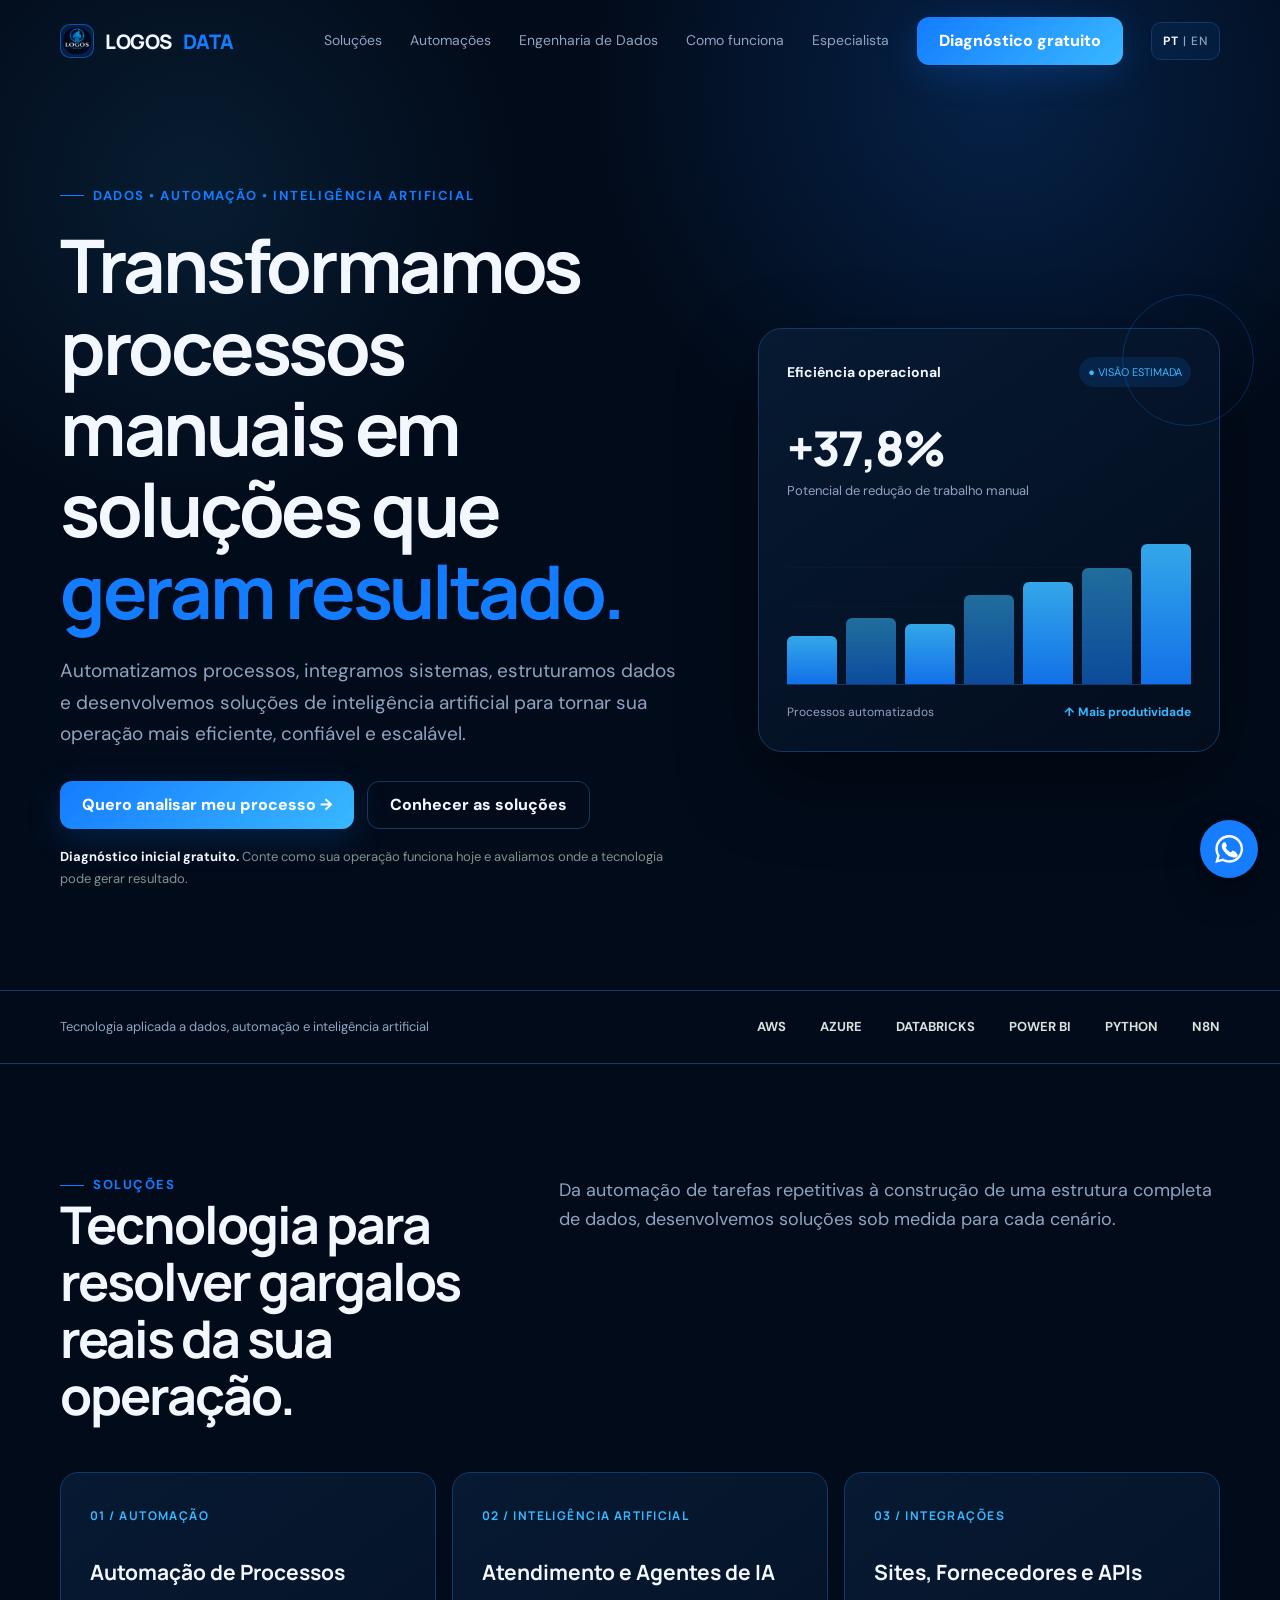
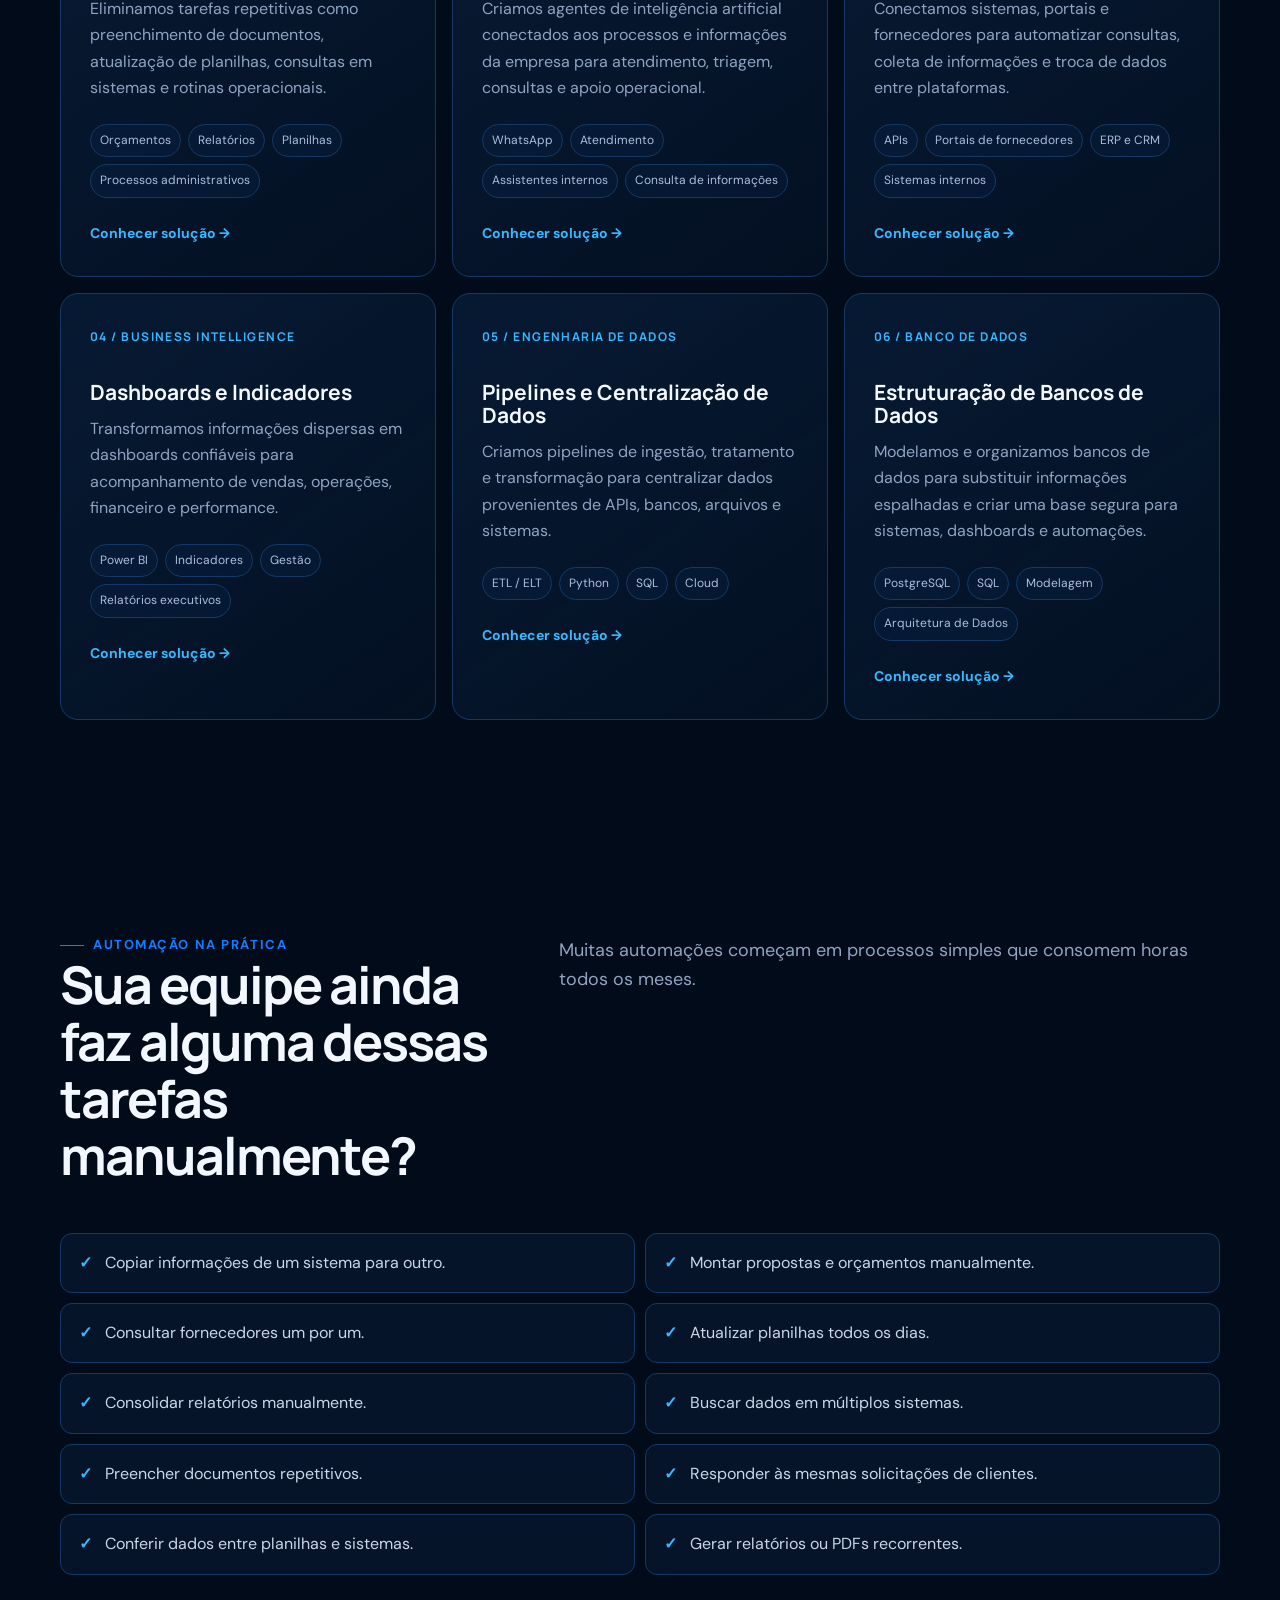
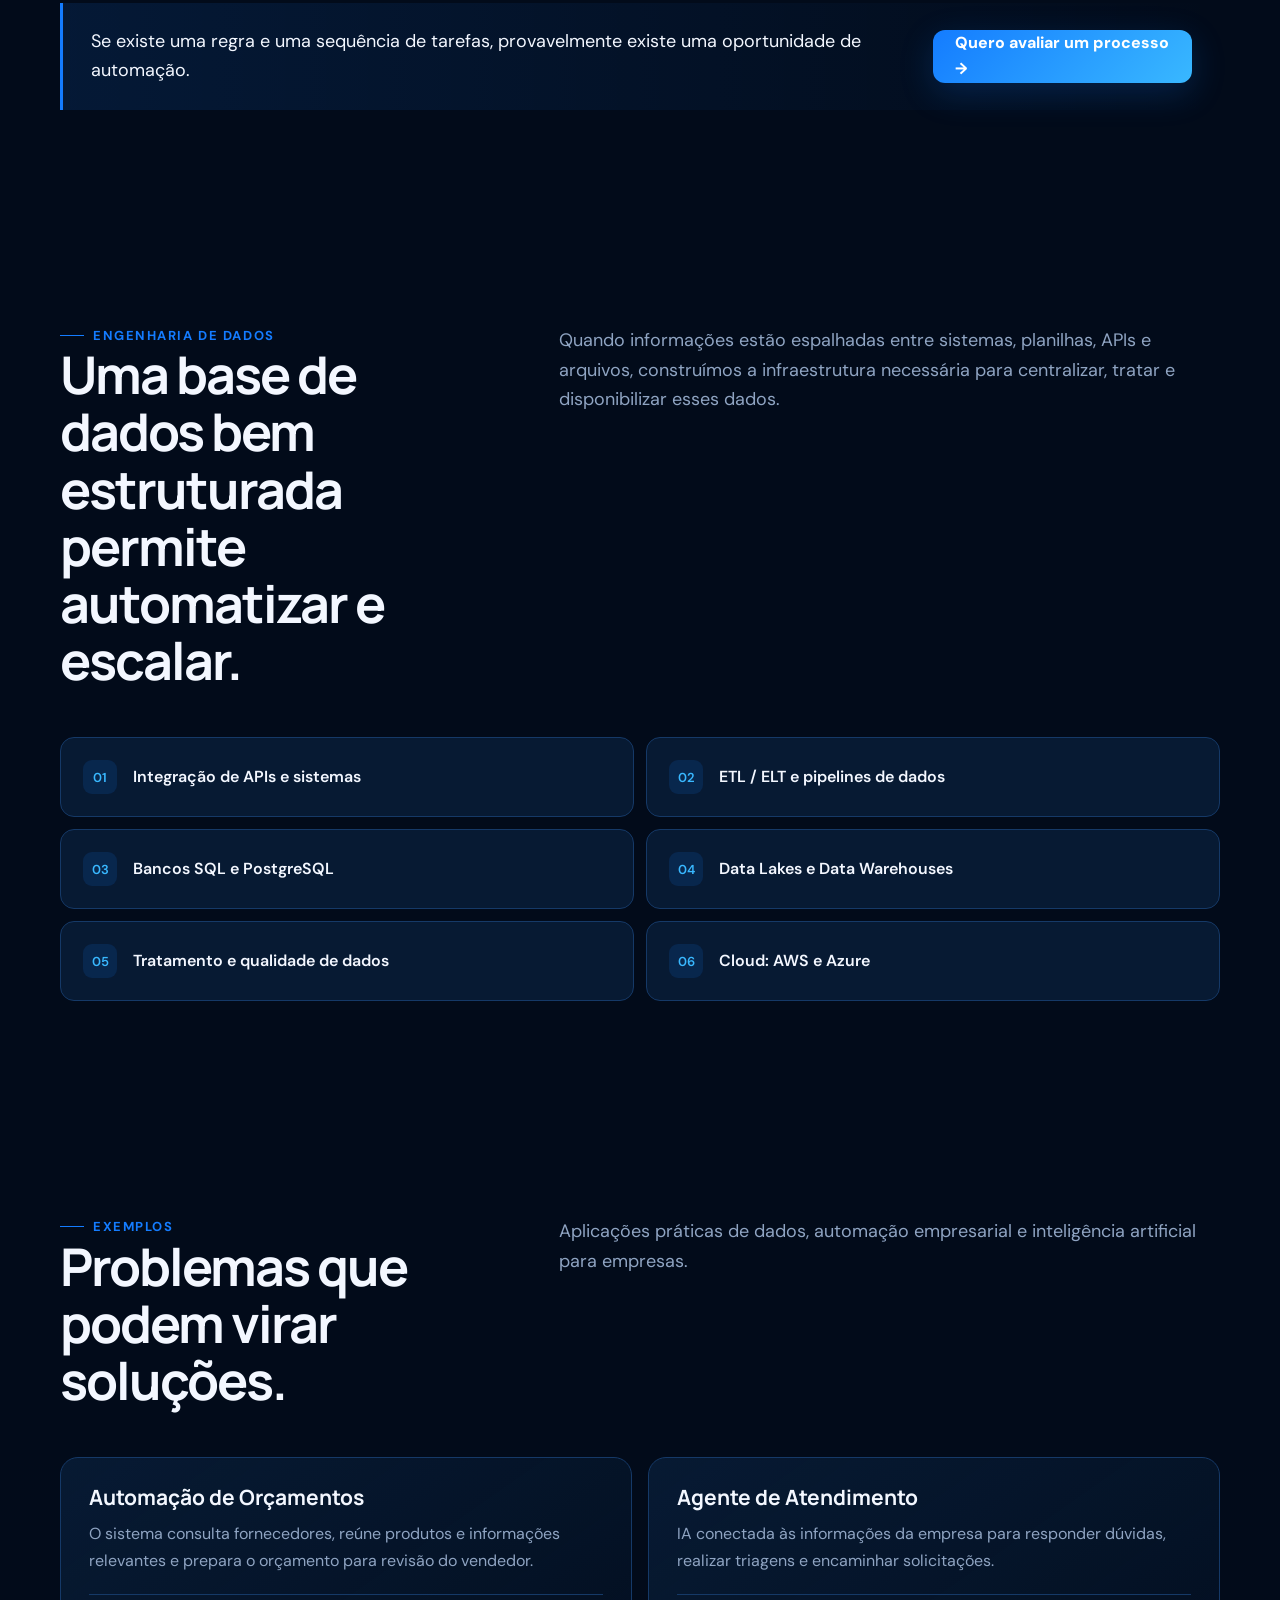
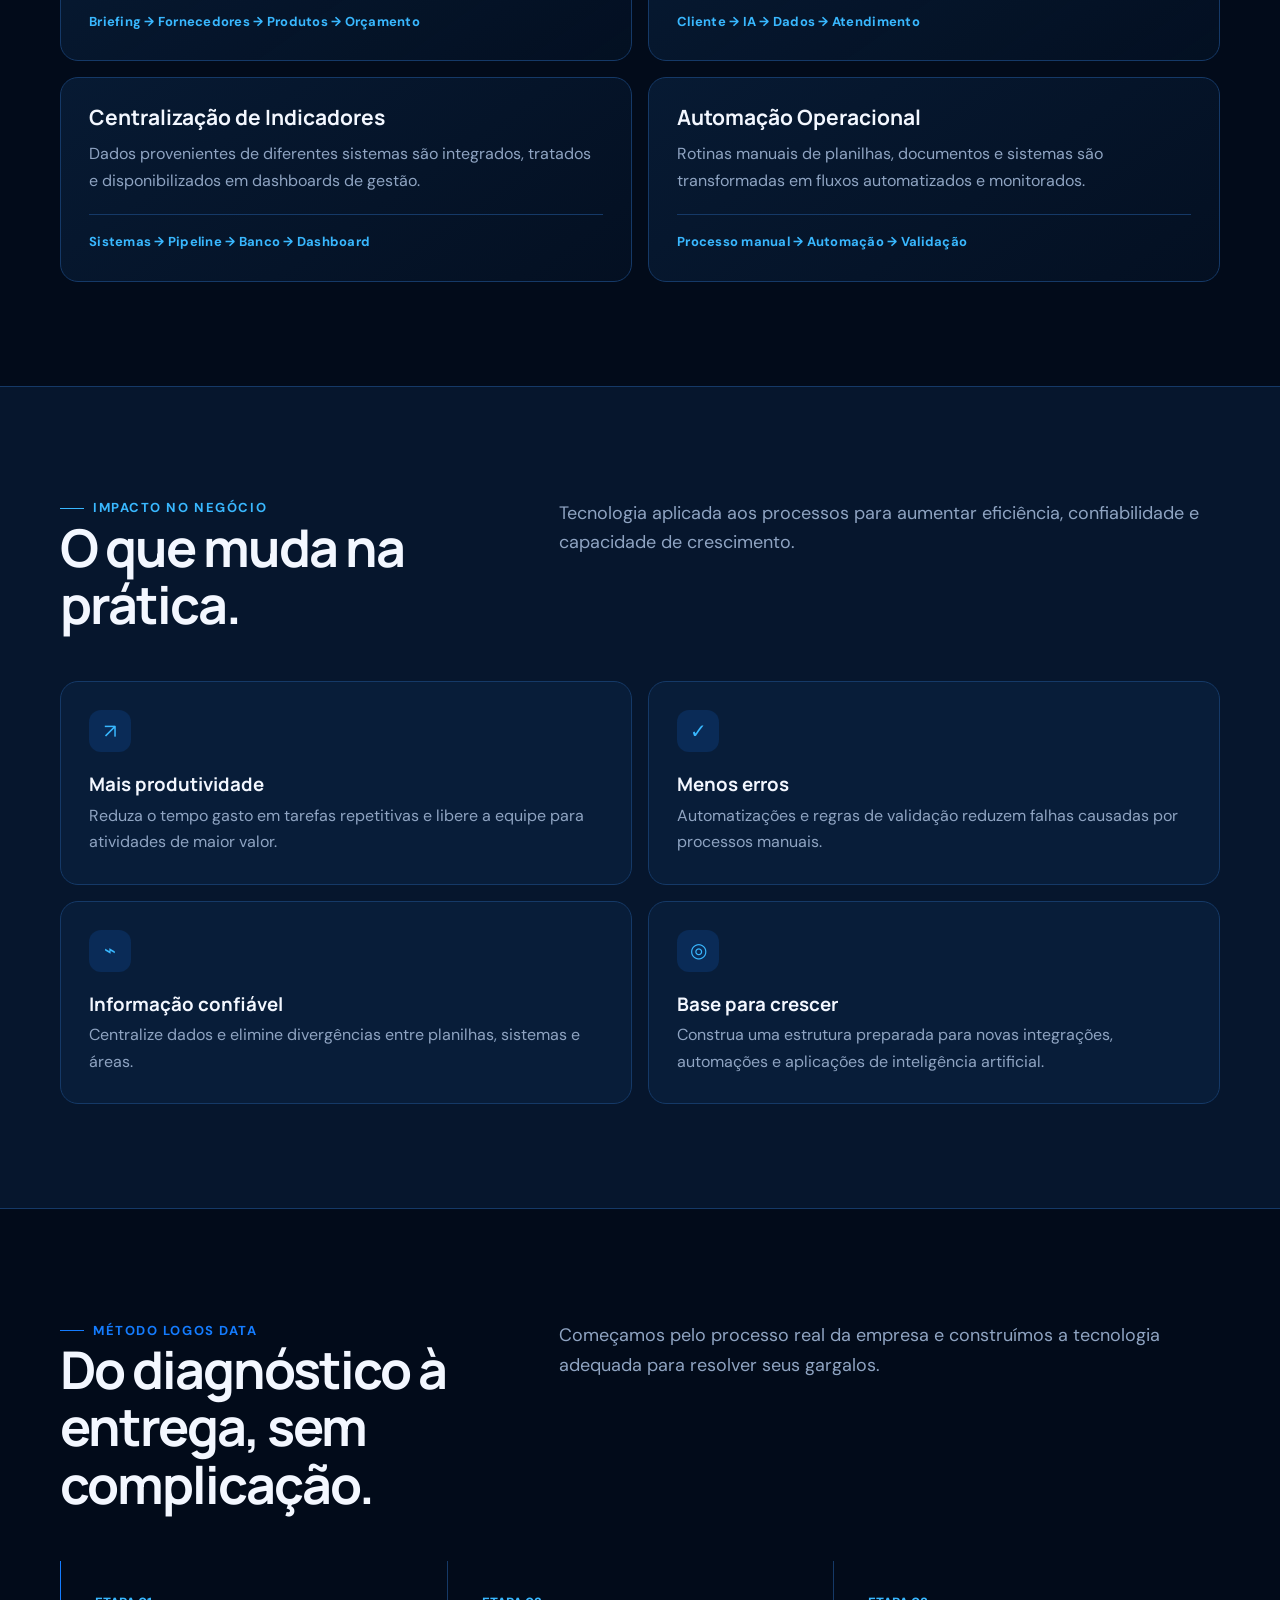
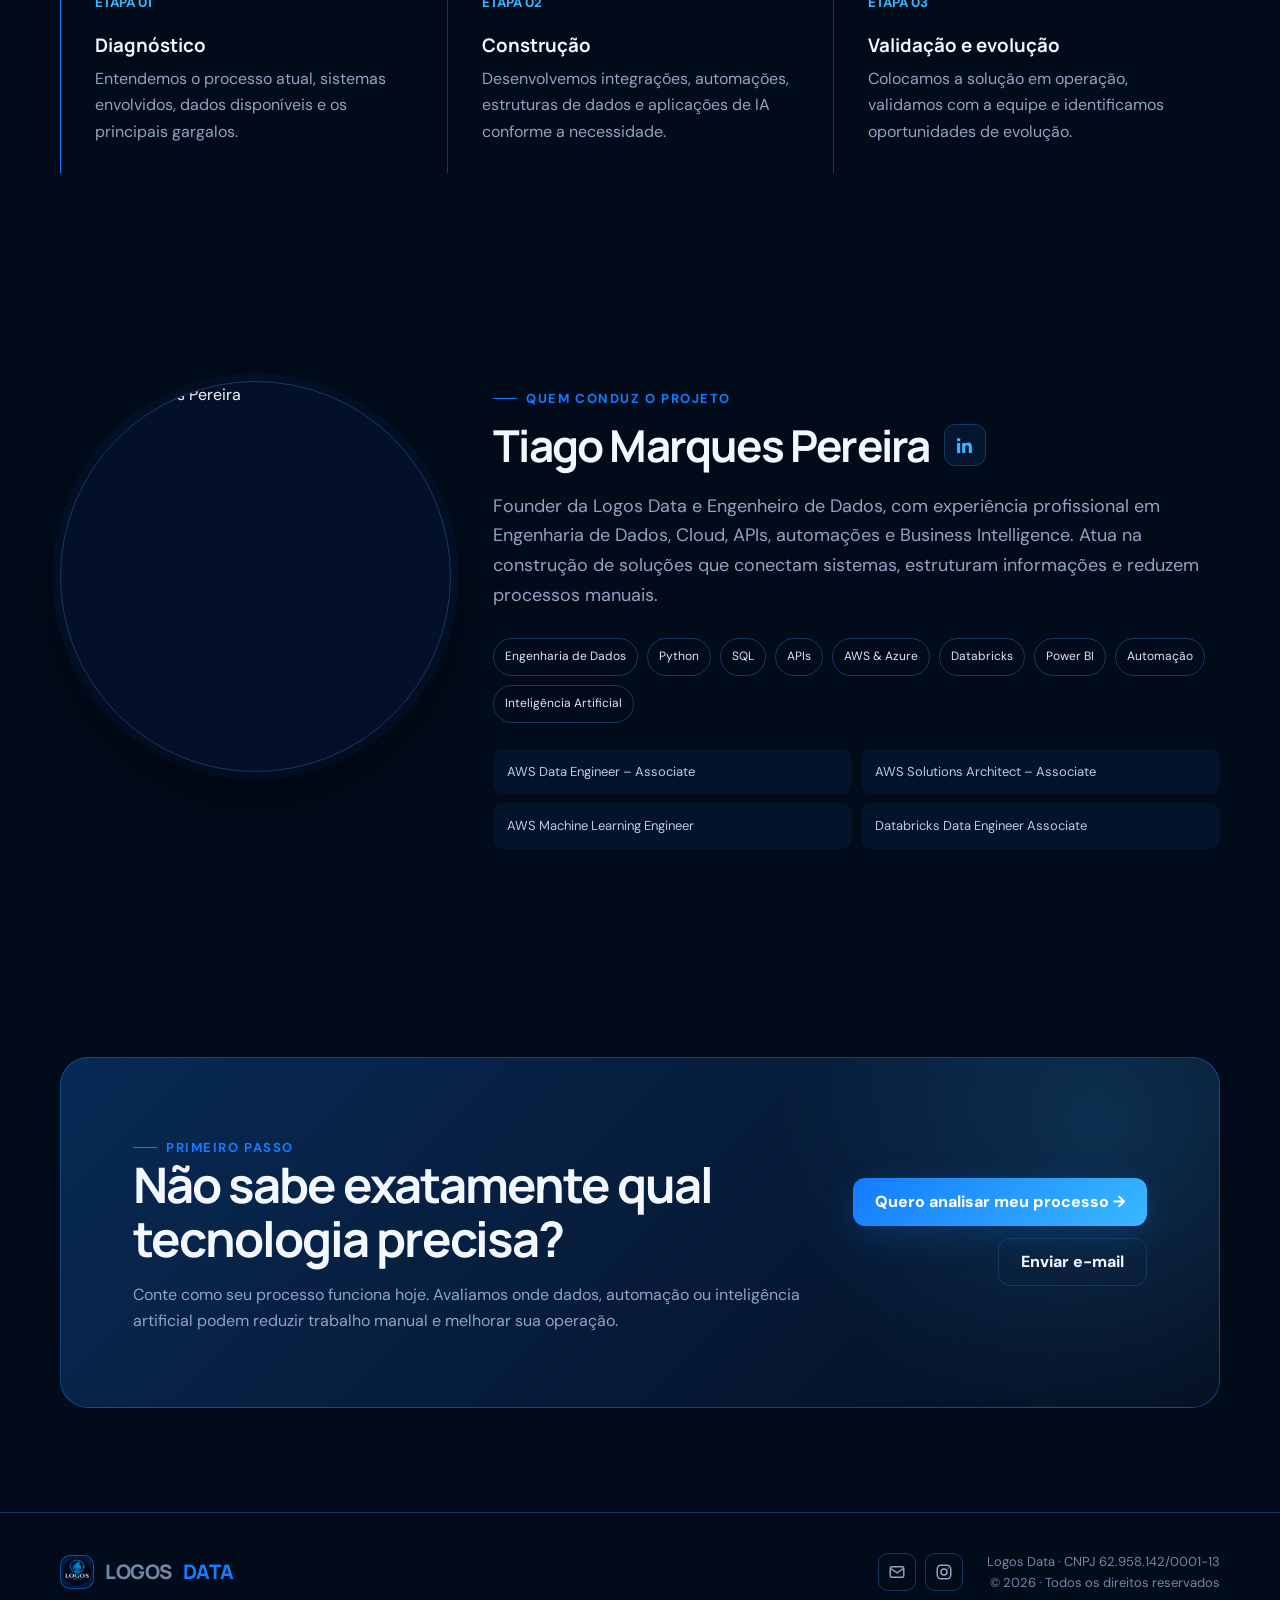
==== commit 9eaeb292: "Adicionando botao de Whatsapp" ====
--- a/index.html
+++ b/index.html
@@ -14,6 +14,7 @@
   <link rel="preconnect" href="https://fonts.googleapis.com">
   <link rel="preconnect" href="https://fonts.gstatic.com" crossorigin>
   <link href="https://fonts.googleapis.com/css2?family=DM+Sans:wght@400;500;600;700&family=Manrope:wght@600;700;800&display=swap" rel="stylesheet">
+  <link rel="stylesheet" href="assets/css/whatsapp-icon.css">
   <style>
     :root{--bg:#020b1a;--bg2:#061326;--card:#071a33;--line:#153967;--text:#f3f7ff;--muted:#8fa4c2;--brand:#147cff;--brand2:#39b8ff;--ink:#020b1a;--max:1160px}
     *{box-sizing:border-box}html{scroll-behavior:smooth}body{margin:0;background:var(--bg);color:var(--text);font:16px/1.65 "DM Sans",sans-serif;overflow-x:hidden}body:before{content:"";position:absolute;inset:0 0 auto;height:760px;background:radial-gradient(circle at 78% 12%,rgba(20,124,255,.2),transparent 34%),radial-gradient(circle at 15% 25%,rgba(57,184,255,.1),transparent 27%);pointer-events:none}a{color:inherit}.wrap{width:min(calc(100% - 40px),var(--max));margin:auto}.nav{height:82px;display:flex;align-items:center;justify-content:space-between;position:relative;z-index:2}.brand{display:flex;align-items:center;gap:11px;font:800 20px "Manrope";letter-spacing:-.5px;text-decoration:none}.mark{width:34px;height:34px;border:1px solid rgba(20,124,255,.55);border-radius:10px;display:grid;place-items:center;background:rgba(20,124,255,.12)}.mark svg{width:20px}.brand span{color:var(--brand)}.nav-links{display:flex;gap:28px;align-items:center}.nav-links>a:not(.button){color:var(--muted);text-decoration:none;font-size:14px}.nav-links>a:hover{color:var(--text)}.button{display:inline-flex;align-items:center;justify-content:center;gap:9px;min-height:48px;padding:0 22px;border-radius:12px;background:linear-gradient(135deg,var(--brand),var(--brand2));color:#fff;font-weight:800;text-decoration:none;border:0;box-shadow:0 10px 35px rgba(20,124,255,.2);transition:.2s transform,.2s box-shadow}.button:hover{transform:translateY(-2px);box-shadow:0 14px 40px rgba(20,124,255,.35)}.button.ghost{background:transparent;color:var(--text);border:1px solid var(--line);box-shadow:none}.button.ghost:hover{border-color:var(--brand)}
--- a/assets/css/whatsapp-icon.css
+++ b/assets/css/whatsapp-icon.css
@@ -0,0 +1,2 @@
+.whatsapp-float svg{display:none}
+.whatsapp-float::before{content:"";display:block;width:28px;height:28px;background:center/contain no-repeat url("data:image/svg+xml,%3Csvg xmlns='http://www.w3.org/2000/svg' viewBox='0 0 24 24'%3E%3Cpath fill='%23fff' d='M20.5 3.5A11.8 11.8 0 0 0 12.1 0C5.6 0 .3 5.3.3 11.8c0 2.1.5 4.1 1.6 5.9L.2 24l6.5-1.7c1.7.9 3.6 1.4 5.5 1.4 6.5 0 11.8-5.3 11.8-11.8 0-3.2-1.2-6.1-3.5-8.4zm-8.3 18.2c-1.7 0-3.4-.5-4.9-1.3l-.4-.2-3.8 1 1-3.7-.2-.4a9.8 9.8 0 1 1 8.3 4.6zm5.4-7.4c-.3-.1-1.7-.8-2-.9-.3-.1-.5-.1-.7.1-.2.3-.8.9-.9 1.1-.2.2-.4.2-.7.1-1.7-.9-2.9-1.6-4-3.6-.3-.5.3-.5.8-1.6.1-.2 0-.4 0-.6l-.9-2.1c-.2-.6-.5-.5-.7-.5h-.6c-.2 0-.6.1-.9.4-.3.3-1.2 1.2-1.2 2.9s1.3 3.4 1.4 3.6c.2.2 2.5 3.8 6 5.3 2.2.9 3.1 1 4.2.8.7-.1 1.7-.7 1.9-1.4.2-.7.2-1.3.2-1.4-.1-.1-.3-.2-.6-.3z'/%3E%3C/svg%3E")}
